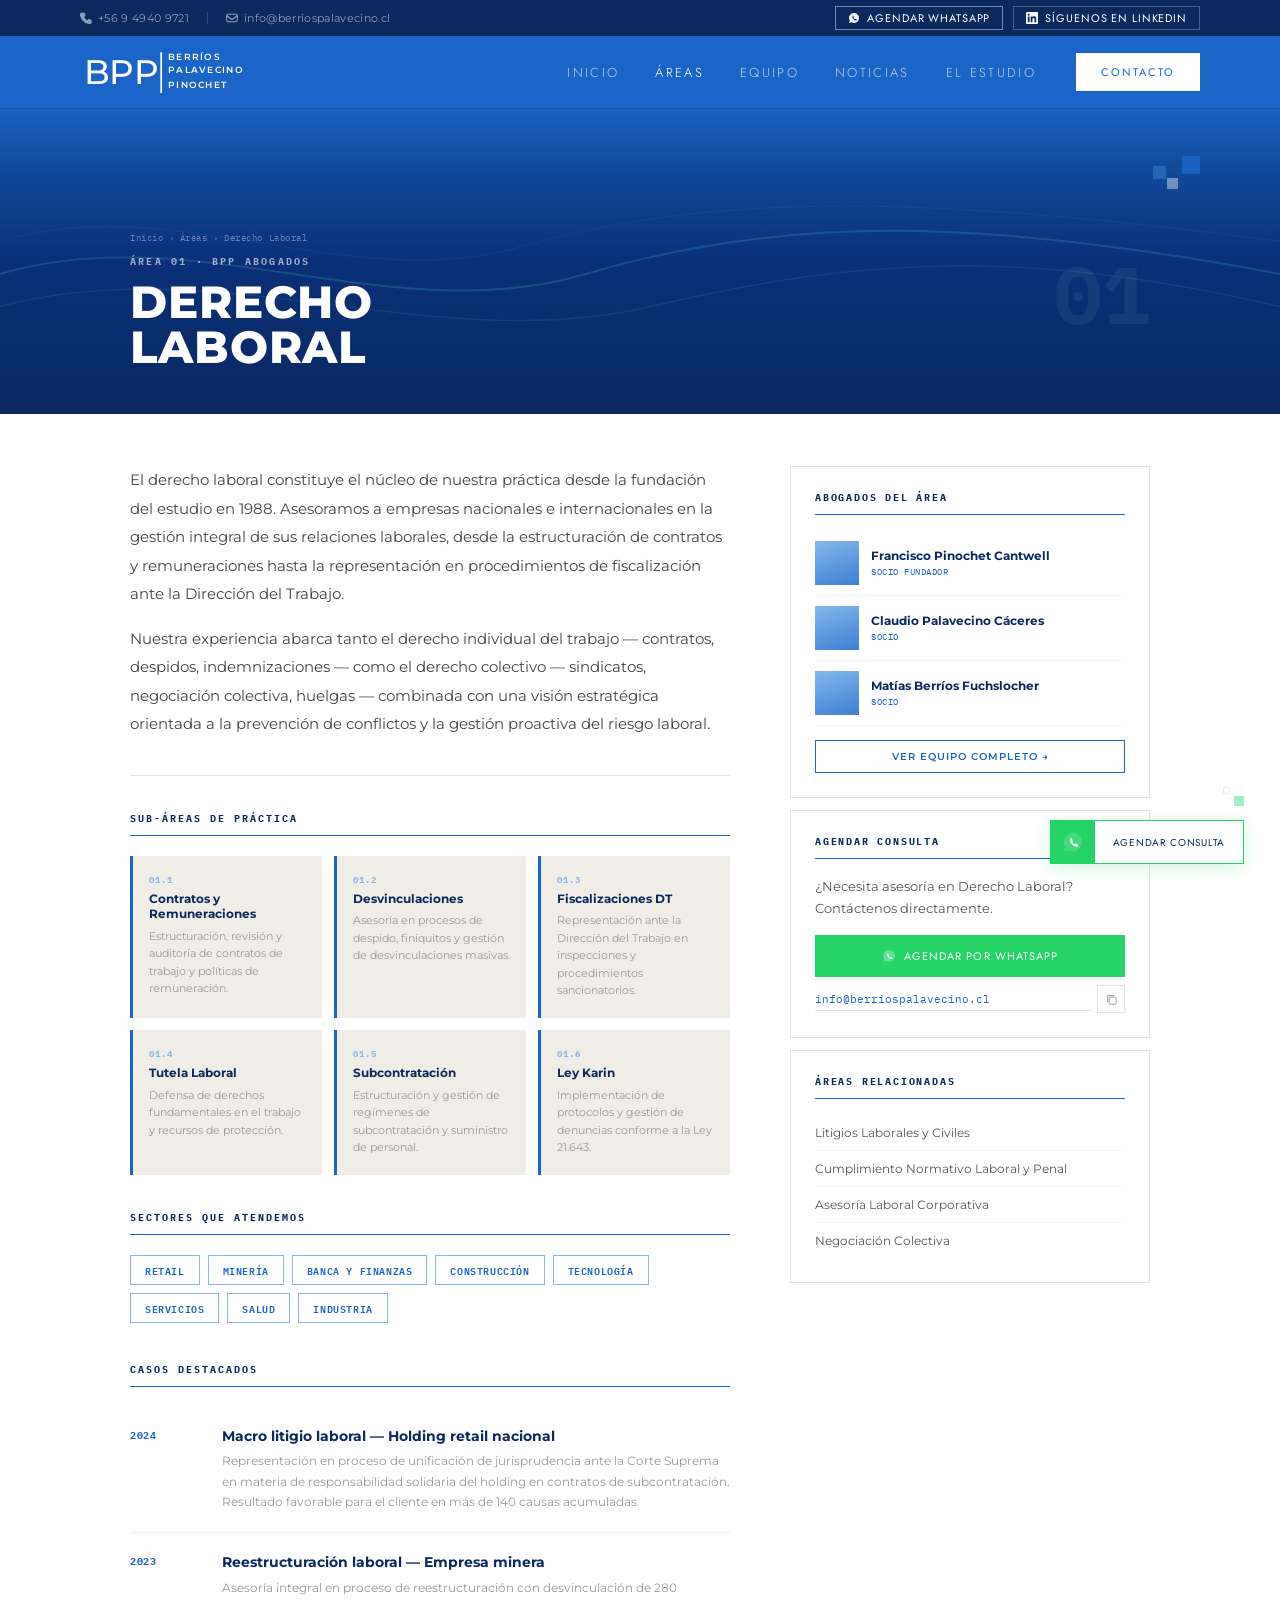
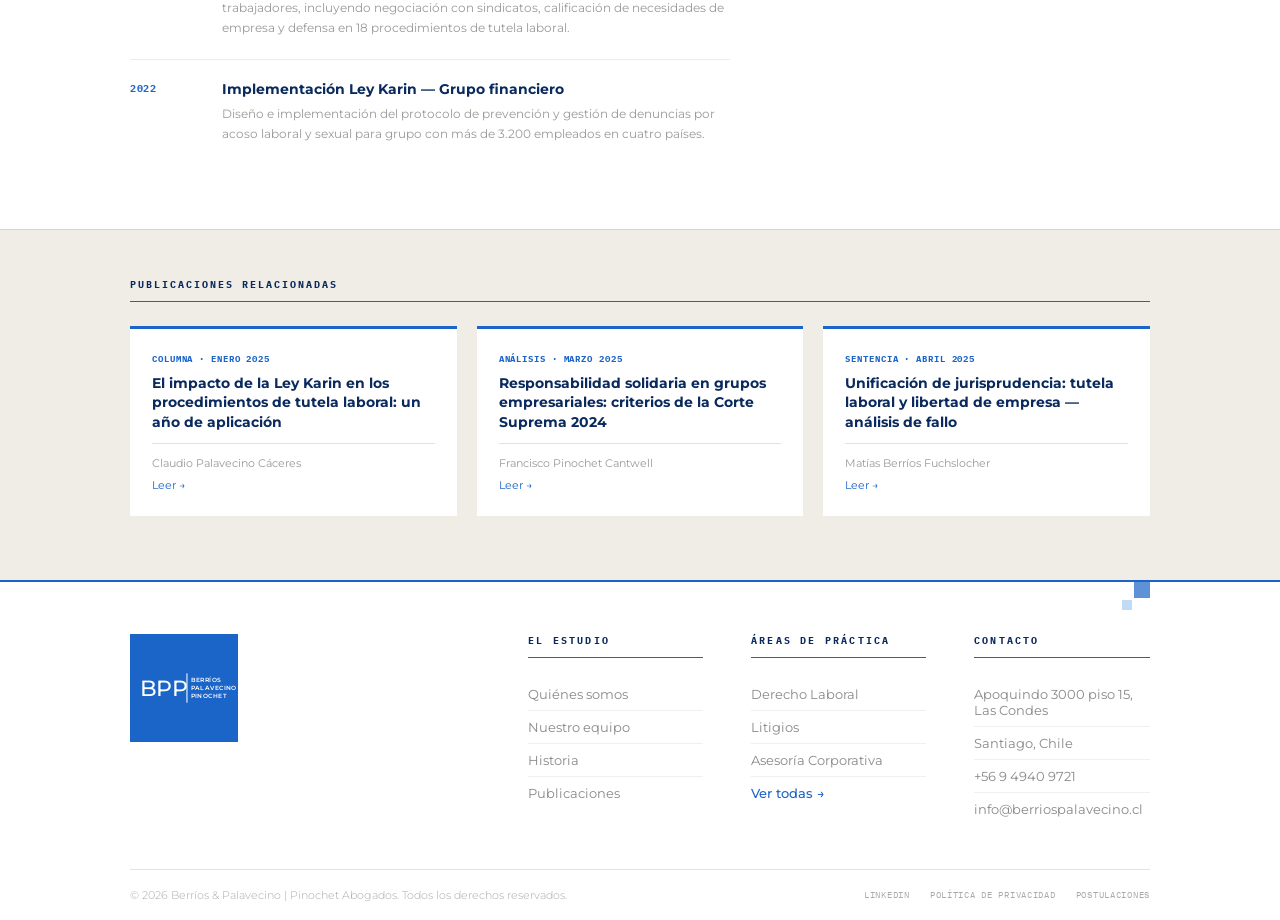
==== BPP_Area_Detalle.html @ dd409fa9 "feat: replace specific area pages with a unified template and update navigation" ====
<!DOCTYPE html>
<html lang="es">
<head>
<meta charset="UTF-8">
<meta name="viewport" content="width=device-width, initial-scale=1.0">
<title>Derecho Laboral — BPP Abogados</title>
<link rel="preconnect" href="https://fonts.googleapis.com">
<link rel="preconnect" href="https://fonts.gstatic.com" crossorigin>
<link href="https://fonts.googleapis.com/css2?family=Crimson+Pro:ital,wght@0,400;0,600;1,400&family=IBM+Plex+Mono:wght@400;600;700&family=Jost:wght@300;400;500&family=Montserrat:wght@400;500;700;800&display=swap" rel="stylesheet">
<style>

/* ══════════════════════════════════════════════════════
   VARIABLES
══════════════════════════════════════════════════════ */
:root {
  --blue:     #1B64C8;
  --blue-dk:  #1450A8;
  --blue-xdk: #0A2A5E;
  --blue-md:  #3D7FD4;
  --blue-lt:  #85B7EB;
  --wa-green: #25D366;
  --li-blue:  #0A66C2;
  --white:    #FFFFFF;
  --gray-bg:  #F5F5F5;
  --gray-lt:  #E2E2E2;
  --gray-mid: #999999;
  --gray-dk:  #2A2A2A;
  --area-bg:  #F0EDE6;
}

/* ══════════════════════════════════════════════════════
   RESET Y BASE
══════════════════════════════════════════════════════ */
* { margin: 0; padding: 0; box-sizing: border-box; }
html { scroll-behavior: smooth; }
body {
  font-family: 'Montserrat', sans-serif;
  background: var(--gray-bg);
  color: var(--gray-dk);
  overflow-x: hidden;
  padding-top: 108px;
}

/* ══════════════════════════════════════════════════════
   TOPBAR
══════════════════════════════════════════════════════ */
.topbar {
  position: fixed; top: 0; left: 0; right: 0; z-index: 300;
  background: var(--blue-xdk); height: 36px;
  display: flex; align-items: center; padding: 0 80px; gap: 18px;
}
.topbar-left         { display: flex; align-items: center; gap: 18px; }
.topbar-spacer       { flex: 1; }
.topbar-right        { display: flex; align-items: center; gap: 10px; }
.topbar-sep          { width: 1px; height: 12px; background: rgba(255,255,255,.15); }
.topbar-link         { display: flex; align-items: center; gap: 6px; font-size: 11px; color: rgba(255,255,255,.55); text-decoration: none; letter-spacing: .03em; transition: color .2s; }
.topbar-link:hover   { color: #fff; }
.topbar-link-icon    { width: 12px; height: 12px; flex-shrink: 0; }
.topbar-btn {
  display: inline-flex; align-items: center; gap: 7px; height: 24px; padding: 0 12px;
  font-family: 'Jost', sans-serif; font-size: 11px; font-weight: 400;
  letter-spacing: .08em; text-transform: uppercase;
  text-decoration: none; color: #fff; background: transparent;
  transition: background .2s, border-color .2s, transform .15s;
}
.topbar-btn:hover             { transform: translateY(-1px); }
.topbar-btn-icon              { width: 12px; height: 12px; flex-shrink: 0; }
.topbar-btn--wa               { border: 1.5px solid rgba(255,255,255,.45); }
.topbar-btn--wa:hover         { background: var(--wa-green); border-color: var(--wa-green); }
.topbar-btn--li               { border: 1.5px solid rgba(255,255,255,.25); }
.topbar-btn--li:hover         { background: var(--li-blue); border-color: var(--li-blue); }
.topbar-btn-label--short      { display: none; }

/* ══════════════════════════════════════════════════════
   NAV
══════════════════════════════════════════════════════ */
.nav {
  position: fixed; top: 36px; left: 0; right: 0; height: 72px; z-index: 200;
  display: flex; align-items: center; justify-content: space-between; padding: 0 80px;
  background: var(--blue); box-shadow: 0 1px 0 rgba(0,0,0,.12);
}
.nav-logo        { display: flex; align-items: center; text-decoration: none; flex-shrink: 0; }
.nav-right       { display: flex; align-items: center; gap: 40px; }
.nav-links       { display: flex; gap: 36px; list-style: none; }
.nav-links li a {
  font-family: 'Jost', sans-serif; font-size: 13px; font-weight: 300;
  letter-spacing: .18em; text-transform: uppercase;
  text-decoration: none; transition: color .2s; white-space: nowrap;
  color: rgba(255,255,255,.72);
}
.nav-links li a:hover,
.nav-links li a.active { color: #fff; }
.nav-cta {
  font-family: 'Jost', sans-serif; font-size: 11px; font-weight: 400;
  letter-spacing: .18em; text-transform: uppercase;
  text-decoration: none; padding: 10px 24px;
  color: var(--blue); background: #fff; border: 1.5px solid #fff;
  transition: background .2s; white-space: nowrap;
}
.nav-cta:hover { background: rgba(255,255,255,.88); }

/* ══════════════════════════════════════════════════════
   HERO
══════════════════════════════════════════════════════ */
.section-hero {
  height: 306px; background: var(--blue-xdk);
  position: relative; overflow: hidden; display: flex; align-items: flex-end;
}
.sh-img {
  position: absolute; inset: 0;
  background-image: url('area-img-01.jpg');
  background-size: cover; background-position: center;
}
.sh-overlay {
  position: absolute; inset: 0;
  background: linear-gradient(
    180deg,
    rgba(27,100,200,.95) 0%,
    rgba(20,80,168,.82)  20%,
    rgba(10,50,130,.72)  50%,
    rgba(10,40,100,.62)  100%
  );
}
.sh-wave   { position: absolute; inset: 0; opacity: .2; pointer-events: none; }
.sh-sq1    { position: absolute; top: 48px; right:  80px; width: 18px; height: 18px; background: var(--blue);    opacity: .85; z-index: 3; }
.sh-sq2    { position: absolute; top: 70px; right: 102px; width: 11px; height: 11px; background: rgba(255,255,255,.4);             z-index: 3; }
.sh-sq3    { position: absolute; top: 58px; right: 114px; width: 13px; height: 13px; background: var(--blue-md); opacity: .5;  z-index: 3; }
.sh-inner {
  position: relative; z-index: 4; width: 100%; max-width: 1180px; margin: 0 auto;
  padding: 0 80px 44px; display: flex; align-items: flex-end; justify-content: space-between; gap: 40px;
}
.sh-left       {}
.sh-breadcrumb {
  font-family: 'IBM Plex Mono', monospace; font-size: 9px;
  color: rgba(255,255,255,.4); letter-spacing: .06em;
  margin-bottom: 12px; display: block;
}
.sh-breadcrumb a { color: rgba(255,255,255,.4); text-decoration: none; transition: color .2s; }
.sh-breadcrumb a:hover { color: rgba(255,255,255,.75); }
.sh-eyebrow {
  font-family: 'IBM Plex Mono', monospace; font-size: 10px; font-weight: 700;
  color: rgba(255,255,255,.6); letter-spacing: .22em; text-transform: uppercase;
  margin-bottom: 12px; display: block;
}
.sh-title {
  font-size: clamp(28px,3.5vw,48px); font-weight: 800; color: #fff;
  line-height: 1.0; text-transform: uppercase; letter-spacing: .02em;
}
.sh-num {
  font-family: 'IBM Plex Mono', monospace; font-size: 80px; font-weight: 800;
  color: rgba(255,255,255,.06); line-height: 1; align-self: flex-end;
  padding-bottom: 36px; flex-shrink: 0;
}

/* ══════════════════════════════════════════════════════
   SECCIÓN PRINCIPAL
══════════════════════════════════════════════════════ */
.main-section  { background: #fff; padding: 0 0 0; }
.main-inner {
  max-width: 1180px; margin: 0 auto; padding: 0 80px;
  display: grid; grid-template-columns: 1fr 360px; gap: 60px;
  align-items: start;
}

/* ── COLUMNA IZQUIERDA ── */
.col-main { padding: 52px 0 64px; }

/* Bloque intro */
.area-intro {
  padding-bottom: 36px; margin-bottom: 36px;
  border-bottom: .5px solid var(--gray-lt);
}
.area-intro p {
  font-size: 15px; color: #444; line-height: 1.9; margin-bottom: 16px;
}
.area-intro p:last-child { margin-bottom: 0; }

/* Sub-áreas */
.block-title {
  font-family: 'IBM Plex Mono', monospace; font-size: 10px; font-weight: 700;
  color: var(--blue-xdk); letter-spacing: .2em; text-transform: uppercase;
  margin-bottom: 20px; padding-bottom: 10px; border-bottom: 1.5px solid var(--blue);
  display: block;
}
.subareas-grid {
  display: grid; grid-template-columns: repeat(3,1fr); gap: 12px;
  margin-bottom: 36px;
}
.subarea-card {
  background: var(--area-bg); padding: 18px 16px;
  border-left: 3px solid var(--blue);
  transition: background .2s;
}
.subarea-card:hover { background: #E8E4D9; }
.subarea-num {
  font-family: 'IBM Plex Mono', monospace; font-size: 9px; font-weight: 700;
  color: var(--blue-lt); letter-spacing: .1em; margin-bottom: 6px;
}
.subarea-name { font-size: 12px; font-weight: 700; color: var(--blue-xdk); line-height: 1.3; margin-bottom: 6px; }
.subarea-desc { font-size: 11px; color: var(--gray-mid); line-height: 1.6; }

/* Sectores */
.sectores-wrap  { margin-bottom: 40px; }
.sectores-tags  { display: flex; flex-wrap: wrap; gap: 8px; }
.sector-tag {
  font-family: 'IBM Plex Mono', monospace; font-size: 10px; font-weight: 600;
  color: var(--blue); border: 1px solid var(--blue-lt);
  padding: 5px 14px; letter-spacing: .06em; text-transform: uppercase;
  transition: all .2s; cursor: default;
}
.sector-tag:hover { background: var(--blue); color: #fff; border-color: var(--blue); }

/* Casos destacados */
.casos-list     { display: flex; flex-direction: column; gap: 0; }
.caso-item {
  display: grid; grid-template-columns: 72px 1fr; gap: 20px;
  padding: 20px 0; border-bottom: .5px solid #F0EDE6;
}
.caso-item:last-child { border-bottom: none; }
.caso-year {
  font-family: 'IBM Plex Mono', monospace; font-size: 10px; font-weight: 700;
  color: var(--blue); letter-spacing: .06em; padding-top: 2px;
}
.caso-title { font-size: 14px; font-weight: 700; color: var(--blue-xdk); line-height: 1.3; margin-bottom: 6px; }
.caso-desc  { font-size: 12px; color: var(--gray-mid); line-height: 1.7; }

/* Publicaciones */
.publicaciones-section {
  background: var(--area-bg); padding: 48px 0 64px;
  border-top: .5px solid #D8D4C8;
}
.pub-inner  { max-width: 1180px; margin: 0 auto; padding: 0 80px; }
.pub-grid   { display: grid; grid-template-columns: repeat(3,1fr); gap: 20px; margin-top: 24px; }

.pub-card {
  background: #fff; padding: 24px 22px;
  border-top: 3px solid var(--blue);
  transition: transform .2s, box-shadow .2s;
  text-decoration: none; display: flex; flex-direction: column;
}
.pub-card:hover { transform: translateY(-4px); box-shadow: 0 8px 24px rgba(27,100,200,.1); }
.pub-meta {
  font-family: 'IBM Plex Mono', monospace; font-size: 9px; font-weight: 700;
  color: var(--blue); letter-spacing: .1em; text-transform: uppercase; margin-bottom: 10px;
}
.pub-title  { font-size: 14px; font-weight: 700; color: var(--blue-xdk); line-height: 1.4; margin-bottom: 10px; flex: 1; }
.pub-author { font-size: 11px; color: var(--gray-mid); margin-top: auto; padding-top: 12px; border-top: .5px solid var(--gray-lt); }
.pub-arrow  { font-size: 11px; color: var(--blue); margin-top: 8px; }

/* ── COLUMNA DERECHA — SIDEBAR ── */
.col-sidebar { padding: 52px 0 64px; position: sticky; top: 120px; }

/* Bloque genérico del sidebar */
.sidebar-block {
  padding: 24px; margin-bottom: 12px;
  background: #fff; border: .5px solid var(--gray-lt);
}
.sidebar-block-title {
  font-family: 'IBM Plex Mono', monospace; font-size: 10px; font-weight: 700;
  color: var(--blue-xdk); letter-spacing: .18em; text-transform: uppercase;
  margin-bottom: 16px; padding-bottom: 10px; border-bottom: 1.5px solid var(--blue);
  display: block;
}

/* Abogados en sidebar */
.sidebar-lawyer {
  display: flex; align-items: center; gap: 12px;
  padding: 10px 0; border-bottom: .5px solid #F5F5F5;
  text-decoration: none; transition: background .2s;
}
.sidebar-lawyer:last-of-type   { border-bottom: none; }
.sidebar-lawyer-photo {
  width: 44px; height: 44px; flex-shrink: 0; overflow: hidden;
  background: linear-gradient(160deg, var(--blue-lt), var(--blue-md));
}
.sidebar-lawyer-photo img { width: 100%; height: 100%; object-fit: cover; object-position: top; display: block; }
.sidebar-lawyer-name { font-size: 12px; font-weight: 700; color: var(--blue-xdk); line-height: 1.2; }
.sidebar-lawyer-role { font-family: 'IBM Plex Mono', monospace; font-size: 9px; color: var(--blue); letter-spacing: .06em; text-transform: uppercase; margin-top: 2px; }

/* CTA equipos */
.sidebar-cta-link {
  display: flex; align-items: center; justify-content: center;
  gap: 8px; margin-top: 14px; padding: 9px;
  border: 1.5px solid var(--blue); font-size: 10px; font-weight: 600;
  color: var(--blue); letter-spacing: .1em; text-transform: uppercase;
  text-decoration: none; transition: all .2s;
}
.sidebar-cta-link:hover { background: var(--blue); color: #fff; }

/* Bloque contacto */
.sidebar-contact-intro { font-size: 13px; color: #555; line-height: 1.7; margin-bottom: 16px; }
.sidebar-btn-wa {
  display: flex; align-items: center; justify-content: center; gap: 8px;
  height: 42px; background: var(--wa-green); color: #fff;
  font-family: 'Jost', sans-serif; font-size: 11px; font-weight: 400;
  letter-spacing: .1em; text-transform: uppercase;
  text-decoration: none; transition: background .2s; margin-bottom: 8px;
}
.sidebar-btn-wa:hover { background: #1DA851; }
.sidebar-email-row  { display: flex; align-items: center; gap: 5px; }
.sidebar-email {
  flex: 1; font-family: 'IBM Plex Mono', monospace; font-size: 11px;
  color: var(--blue); text-decoration: none;
  padding: 4px 0; border-bottom: 1px solid var(--gray-lt); transition: border-color .2s;
}
.sidebar-email:hover { border-color: var(--blue); }
.sidebar-copy-btn {
  width: 28px; height: 28px; display: flex; align-items: center; justify-content: center;
  border: 1px solid var(--gray-lt); background: #fff; cursor: pointer; flex-shrink: 0;
  position: relative; transition: border-color .2s, background .2s;
}
.sidebar-copy-btn:hover { border-color: var(--blue); background: var(--blue); }
.sidebar-copy-btn:hover svg rect,
.sidebar-copy-btn:hover svg path { stroke: #fff !important; }
.sidebar-copy-btn .copy-check {
  position: absolute; inset: 0; display: flex; align-items: center; justify-content: center;
  background: var(--blue); color: #fff; font-size: 12px; opacity: 0; transition: opacity .2s;
}
.sidebar-copy-btn.copied { border-color: var(--blue); }
.sidebar-copy-btn.copied .copy-check { opacity: 1; }

/* Áreas relacionadas */
.sidebar-related-link {
  display: flex; align-items: center; justify-content: space-between;
  font-size: 12px; color: #555; text-decoration: none;
  padding: 10px 0; border-bottom: .5px solid #F5F5F5; transition: color .2s;
}
.sidebar-related-link:last-child { border-bottom: none; }
.sidebar-related-link:hover { color: var(--blue); }
.sidebar-related-arrow { color: var(--blue); opacity: 0; transition: opacity .2s; }
.sidebar-related-link:hover .sidebar-related-arrow { opacity: 1; }

/* ══════════════════════════════════════════════════════
   FOOTER
══════════════════════════════════════════════════════ */
.footer        { background: white; border-top: 2px solid var(--blue); }
.footer-inner  { max-width: 1180px; margin: 0 auto; padding: 0 80px; }
.footer-top    { display: grid; grid-template-columns: 2fr 1fr 1fr 1fr; gap: 48px; padding: 52px 0 44px; position: relative; }
.footer-decor-1 { position: absolute; top: 0;    right: 0;    width: 16px; height: 16px; background: var(--blue);    opacity: .7; }
.footer-decor-2 { position: absolute; top: 18px; right: 18px; width: 10px; height: 10px; background: var(--blue-lt); opacity: .5; }
.footer-logo   { display: flex; align-items: center; margin-bottom: 14px; }
.footer-col-title { font-family: 'IBM Plex Mono', monospace; font-size: 10px; font-weight: 700; color: var(--blue-xdk); letter-spacing: .22em; text-transform: uppercase; margin-bottom: 20px; padding-bottom: 10px; border-bottom: 1.5px solid var(--blue); }
.footer-col-link  { font-size: 13px; color: #888; text-decoration: none; padding: 8px 0; border-bottom: .5px solid #F0F0F0; display: flex; align-items: center; justify-content: space-between; transition: color .2s; }
.footer-col-link:hover { color: var(--blue); }
.footer-col-link:last-child { border-bottom: none; }
.footer-col-link-arrow { font-size: 12px; color: var(--blue); opacity: 0; transition: opacity .2s; }
.footer-col-link:hover .footer-col-link-arrow { opacity: 1; }
.footer-bottom { border-top: .5px solid var(--gray-lt); padding: 18px 0; display: flex; justify-content: space-between; align-items: center; }
.footer-copy   { font-size: 11px; color: #aaa; font-weight: 300; }
.footer-legal-links { display: flex; gap: 20px; }
.footer-legal-link  { font-family: 'IBM Plex Mono', monospace; font-size: 9px; letter-spacing: .08em; text-transform: uppercase; color: #aaa; text-decoration: none; transition: color .2s; }
.footer-legal-link:hover { color: var(--blue); }

/* ══════════════════════════════════════════════════════
   FAB WHATSAPP
══════════════════════════════════════════════════════ */
.fab {
  position: fixed; bottom: 36px; right: 36px; z-index: 9999;
  display: inline-flex; align-items: center; background: #fff;
  border: 1.5px solid var(--wa-green); height: 44px;
  text-decoration: none; overflow: hidden;
  box-shadow: 0 4px 18px rgba(37,211,102,.2); transition: box-shadow .2s, transform .2s;
}
.fab:hover               { box-shadow: 0 6px 24px rgba(37,211,102,.35); transform: translateY(-2px); }
.fab-icon-wrap           { width: 44px; height: 100%; background: var(--wa-green); display: flex; align-items: center; justify-content: center; flex-shrink: 0; transition: background .2s; }
.fab:hover .fab-icon-wrap { background: #1DA851; }
.fab-icon                { width: 22px; height: 22px; display: block; }
.fab-label               { font-family: 'Jost', sans-serif; font-size: 10px; font-weight: 400; color: var(--blue-xdk); letter-spacing: .07em; text-transform: uppercase; padding: 0 18px; white-space: nowrap; }
.fab-decor-1             { position: fixed; bottom: 94px;  right: 36px; width: 10px; height: 10px; background: var(--wa-green); opacity: .4; pointer-events: none; z-index: 9998; }
.fab-decor-2             { position: fixed; bottom: 106px; right: 50px; width:  7px; height:  7px; background: #fff; border: 1px solid var(--gray-lt); opacity: .7; pointer-events: none; z-index: 9998; }

/* ══════════════════════════════════════════════════════
   ANIMACIONES
══════════════════════════════════════════════════════ */
.anim-up {
  opacity: 0; transform: translateY(22px);
  transition: opacity .5s ease, transform .5s ease;
}
.anim-up.is-visible { opacity: 1; transform: translateY(0); }

/* ══════════════════════════════════════════════════════
   RESPONSIVE
══════════════════════════════════════════════════════ */
@media (max-width: 900px) {
  .topbar-btn-label--long  { display: none; }
  .topbar-btn-label--short { display: inline; }
  .subareas-grid           { grid-template-columns: repeat(2,1fr); }
  .pub-grid                { grid-template-columns: repeat(2,1fr); }
}

@media (max-width: 1179px) {
  .nav, .topbar    { padding-left: 32px; padding-right: 32px; }
  .sh-inner        { padding-left: 32px; padding-right: 32px; }
  .main-inner      { padding: 0 32px; gap: 40px; }
  .pub-inner       { padding: 0 32px; }
  .footer-inner    { padding: 0 32px; }
  .sh-num          { font-size: 60px; }
}

@media (max-width: 767px) {
  body             { padding-top: 96px; }
  .nav             { padding: 0 20px; height: 56px; }
  .nav-links       { display: none; }
  .topbar          { padding: 0 16px; }
  .section-hero    { height: auto; min-height: 240px; }
  .sh-inner        { flex-direction: column; align-items: flex-start; gap: 0; padding: 0 20px 28px; }
  .sh-num          { display: none; }
  .sh-title        { font-size: clamp(24px,6vw,36px); }
  .main-inner      { grid-template-columns: 1fr; padding: 0 20px; gap: 0; }
  .col-sidebar     { position: static; padding-top: 0; border-top: .5px solid var(--gray-lt); }
  .subareas-grid   { grid-template-columns: 1fr 1fr; }
  .pub-grid        { grid-template-columns: 1fr; }
  .pub-inner       { padding: 0 20px; }
  .footer-inner    { padding: 0 20px; }
  .footer-top      { grid-template-columns: 1fr; gap: 24px; padding: 32px 0 24px; }
  .footer-bottom   { flex-direction: column; gap: 12px; }
}

</style>
</head>
<body>

<!-- TOPBAR -->
<div class="topbar">
  <div class="topbar-left">
    <a href="tel:+56949409721" class="topbar-link">
      <svg class="topbar-link-icon" viewBox="0 0 16 16" fill="none">
        <path d="M3 1h3l1.5 4-2 1.5c1 2 2.5 3.5 4.5 4.5L11.5 9l4 1.5V14c0 1.1-.9 2-2 2C6.4 16 0 9.6 0 3c0-1.1.9-2 2-2h1z" fill="currentColor"/>
      </svg>
      +56 9 4940 9721
    </a>
    <div class="topbar-sep"></div>
    <a href="mailto:info@berriospalavecino.cl" class="topbar-link">
      <svg class="topbar-link-icon" viewBox="0 0 16 12" fill="none">
        <rect x="1" y="1" width="14" height="10" rx="2" stroke="currentColor" stroke-width="1.4"/>
        <path d="M1 3l7 5 7-5" stroke="currentColor" stroke-width="1.4" stroke-linecap="round"/>
      </svg>
      info@berriospalavecino.cl
    </a>
  </div>
  <div class="topbar-spacer"></div>
  <div class="topbar-right">
    <a href="https://wa.me/56949409721" class="topbar-btn topbar-btn--wa" target="_blank" rel="noopener">
      <svg class="topbar-btn-icon" width="12" height="12" viewBox="0 0 24 24" fill="none">
        <path d="M12 2C6.477 2 2 6.477 2 12c0 1.89.52 3.66 1.427 5.18L2 22l4.957-1.396A9.96 9.96 0 0012 22c5.523 0 10-4.477 10-10S17.523 2 12 2z" fill="currentColor" opacity=".95"/>
        <path d="M8.5 8.5c.2-.5.7-.9 1.2-.9.4 0 .7.1.9.5l1.1 2.4c.1.3 0 .7-.2.9l-.5.6c.5 1 1.4 1.9 2.4 2.4l.6-.5c.2-.2.6-.3.9-.2l2.4 1.1c.4.2.5.5.5.9 0 .5-.4 1-.9 1.2-2.5 1-6.5-2-7.5-4.5-.5-1.3-.5-2.9.1-3.9z" fill="#0A2A5E"/>
      </svg>
      <span class="topbar-btn-label--long">Agendar WhatsApp</span>
      <span class="topbar-btn-label--short">WhatsApp</span>
    </a>
    <a href="https://www.linkedin.com/company/bpp-abogados" class="topbar-btn topbar-btn--li" target="_blank" rel="noopener">
      <svg class="topbar-btn-icon" width="12" height="12" viewBox="0 0 24 24" fill="currentColor">
        <path d="M20.45 20.45h-3.56v-5.57c0-1.33-.03-3.04-1.85-3.04-1.86 0-2.14 1.45-2.14 2.95v5.66H9.35V9h3.41v1.56h.05c.48-.9 1.64-1.85 3.37-1.85 3.6 0 4.27 2.37 4.27 5.45v6.29zM5.34 7.43a2.06 2.06 0 110-4.13 2.06 2.06 0 010 4.13zm1.78 13.02H3.56V9h3.56v11.45zM22.22 0H1.77C.79 0 0 .77 0 1.72v20.56C0 23.23.79 24 1.77 24h20.45c.98 0 1.78-.77 1.78-1.72V1.72C24 .77 23.2 0 22.22 0z"/>
      </svg>
      <span class="topbar-btn-label--long">Síguenos en LinkedIn</span>
      <span class="topbar-btn-label--short">LinkedIn</span>
    </a>
  </div>
</div>

<!-- NAV -->
<nav class="nav">
  <a href="./index.html" class="nav-logo">
    <svg width="188" height="41" viewBox="0 0 210 48" fill="none">
      <text x="0" y="38" font-family="Montserrat,sans-serif" font-weight="500" font-size="40" letter-spacing="-1" fill="#FFFFFF">BPP</text>
      <rect x="89" y="0" width="2" height="50" fill="#FFFFFF" rx="1"/>
      <text x="98" y="9"  font-family="Montserrat,sans-serif" font-weight="600" font-size="10" letter-spacing="1.5" fill="#FFFFFF">BERRÍOS</text>
      <text x="98" y="25" font-family="Montserrat,sans-serif" font-weight="600" font-size="10" letter-spacing="1.5" fill="#FFFFFF">PALAVECINO</text>
      <text x="98" y="42" font-family="Montserrat,sans-serif" font-weight="600" font-size="10" letter-spacing="1.5" fill="#FFFFFF">PINOCHET</text>
    </svg>
  </a>
  <div class="nav-right">
    <ul class="nav-links">
      <li><a href="./index.html">Inicio</a></li>
      <li><a href="./BPP_Areas.html" class="active">Áreas</a></li>
      <li><a href="./BPP_Equipo.html">Equipo</a></li>
      <li><a href="./BPP_Noticias.html">Noticias</a></li>
      <li><a href="#">El Estudio</a></li>
    </ul>
    <a href="#" class="nav-cta">Contacto</a>
  </div>
</nav>

<!-- HERO -->
<section class="section-hero">
  <div class="sh-img"></div>
  <div class="sh-overlay"></div>
  <svg class="sh-wave" viewBox="0 0 1180 306" preserveAspectRatio="none" xmlns="http://www.w3.org/2000/svg">
    <path d="M0,153 C180,100 360,206 540,153 S900,100 1180,153" stroke="#4ECDC4" stroke-width="1.8" fill="none"/>
    <path d="M0,183 C200,130 400,230 600,183 S950,130 1180,183" stroke="#4ECDC4" stroke-width="1.2" fill="none" opacity=".6"/>
    <path d="M0,123 C160,75 320,173 480,128 S820,75 1180,123" stroke="#4ECDC4" stroke-width=".9" fill="none" opacity=".4"/>
  </svg>
  <div class="sh-sq1"></div><div class="sh-sq2"></div><div class="sh-sq3"></div>
  <div class="sh-inner">
    <div class="sh-left">
      <span class="sh-breadcrumb">
        <a href="./index.html">Inicio</a> ›
        <a href="./BPP_Areas.html">Áreas</a> ›
        Derecho Laboral
      </span>
      <span class="sh-eyebrow">Área 01 · BPP Abogados</span>
      <h1 class="sh-title">Derecho<br>Laboral</h1>
    </div>
    <div class="sh-num">01</div>
  </div>
</section>

<!-- CUERPO PRINCIPAL -->
<section class="main-section">
  <div class="main-inner">

    <!-- COLUMNA IZQUIERDA -->
    <div class="col-main">

      <!-- Descripción -->
      <div class="area-intro anim-up">
        <p>El derecho laboral constituye el núcleo de nuestra práctica desde la fundación del estudio en 1988. Asesoramos a empresas nacionales e internacionales en la gestión integral de sus relaciones laborales, desde la estructuración de contratos y remuneraciones hasta la representación en procedimientos de fiscalización ante la Dirección del Trabajo.</p>
        <p>Nuestra experiencia abarca tanto el derecho individual del trabajo — contratos, despidos, indemnizaciones — como el derecho colectivo — sindicatos, negociación colectiva, huelgas — combinada con una visión estratégica orientada a la prevención de conflictos y la gestión proactiva del riesgo laboral.</p>
      </div>

      <!-- Sub-áreas -->
      <span class="block-title anim-up">Sub-áreas de práctica</span>
      <div class="subareas-grid">
        <div class="subarea-card anim-up">
          <div class="subarea-num">01.1</div>
          <div class="subarea-name">Contratos y Remuneraciones</div>
          <div class="subarea-desc">Estructuración, revisión y auditoría de contratos de trabajo y políticas de remuneración.</div>
        </div>
        <div class="subarea-card anim-up">
          <div class="subarea-num">01.2</div>
          <div class="subarea-name">Desvinculaciones</div>
          <div class="subarea-desc">Asesoría en procesos de despido, finiquitos y gestión de desvinculaciones masivas.</div>
        </div>
        <div class="subarea-card anim-up">
          <div class="subarea-num">01.3</div>
          <div class="subarea-name">Fiscalizaciones DT</div>
          <div class="subarea-desc">Representación ante la Dirección del Trabajo en inspecciones y procedimientos sancionatorios.</div>
        </div>
        <div class="subarea-card anim-up">
          <div class="subarea-num">01.4</div>
          <div class="subarea-name">Tutela Laboral</div>
          <div class="subarea-desc">Defensa de derechos fundamentales en el trabajo y recursos de protección.</div>
        </div>
        <div class="subarea-card anim-up">
          <div class="subarea-num">01.5</div>
          <div class="subarea-name">Subcontratación</div>
          <div class="subarea-desc">Estructuración y gestión de regímenes de subcontratación y suministro de personal.</div>
        </div>
        <div class="subarea-card anim-up">
          <div class="subarea-num">01.6</div>
          <div class="subarea-name">Ley Karin</div>
          <div class="subarea-desc">Implementación de protocolos y gestión de denuncias conforme a la Ley 21.643.</div>
        </div>
      </div>

      <!-- Sectores -->
      <div class="sectores-wrap anim-up">
        <span class="block-title">Sectores que atendemos</span>
        <div class="sectores-tags">
          <span class="sector-tag">Retail</span>
          <span class="sector-tag">Minería</span>
          <span class="sector-tag">Banca y Finanzas</span>
          <span class="sector-tag">Construcción</span>
          <span class="sector-tag">Tecnología</span>
          <span class="sector-tag">Servicios</span>
          <span class="sector-tag">Salud</span>
          <span class="sector-tag">Industria</span>
        </div>
      </div>

      <!-- Casos destacados -->
      <span class="block-title anim-up">Casos destacados</span>
      <div class="casos-list">
        <div class="caso-item anim-up">
          <div class="caso-year">2024</div>
          <div>
            <div class="caso-title">Macro litigio laboral — Holding retail nacional</div>
            <div class="caso-desc">Representación en proceso de unificación de jurisprudencia ante la Corte Suprema en materia de responsabilidad solidaria del holding en contratos de subcontratación. Resultado favorable para el cliente en más de 140 causas acumuladas.</div>
          </div>
        </div>
        <div class="caso-item anim-up">
          <div class="caso-year">2023</div>
          <div>
            <div class="caso-title">Reestructuración laboral — Empresa minera</div>
            <div class="caso-desc">Asesoría integral en proceso de reestructuración con desvinculación de 280 trabajadores, incluyendo negociación con sindicatos, calificación de necesidades de empresa y defensa en 18 procedimientos de tutela laboral.</div>
          </div>
        </div>
        <div class="caso-item anim-up">
          <div class="caso-year">2022</div>
          <div>
            <div class="caso-title">Implementación Ley Karin — Grupo financiero</div>
            <div class="caso-desc">Diseño e implementación del protocolo de prevención y gestión de denuncias por acoso laboral y sexual para grupo con más de 3.200 empleados en cuatro países.</div>
          </div>
        </div>
      </div>

    </div>

    <!-- COLUMNA DERECHA — SIDEBAR -->
    <div class="col-sidebar">

      <!-- Abogados -->
      <div class="sidebar-block anim-up">
        <span class="sidebar-block-title">Abogados del área</span>

        <a href="./BPP_Asociado_Detalle.html" class="sidebar-lawyer">
          <div class="sidebar-lawyer-photo">
            <img src="francisco.webp" alt="Francisco Pinochet" onerror="this.style.display='none'">
          </div>
          <div>
            <div class="sidebar-lawyer-name">Francisco Pinochet Cantwell</div>
            <div class="sidebar-lawyer-role">Socio Fundador</div>
          </div>
        </a>

        <a href="./BPP_Asociado_Detalle.html" class="sidebar-lawyer">
          <div class="sidebar-lawyer-photo">
            <img src="claudio.webp" alt="Claudio Palavecino" onerror="this.style.display='none'">
          </div>
          <div>
            <div class="sidebar-lawyer-name">Claudio Palavecino Cáceres</div>
            <div class="sidebar-lawyer-role">Socio</div>
          </div>
        </a>

        <a href="./BPP_Asociado_Detalle.html" class="sidebar-lawyer">
          <div class="sidebar-lawyer-photo">
            <img src="matias.webp" alt="Matías Berríos" onerror="this.style.display='none'">
          </div>
          <div>
            <div class="sidebar-lawyer-name">Matías Berríos Fuchslocher</div>
            <div class="sidebar-lawyer-role">Socio</div>
          </div>
        </a>

        <a href="./BPP_Equipo.html" class="sidebar-cta-link">
          Ver equipo completo →
        </a>
      </div>

      <!-- Contacto -->
      <div class="sidebar-block anim-up">
        <span class="sidebar-block-title">Agendar consulta</span>
        <p class="sidebar-contact-intro">¿Necesita asesoría en Derecho Laboral? Contáctenos directamente.</p>
        <a href="https://wa.me/56949409721" class="sidebar-btn-wa" target="_blank" rel="noopener">
          <svg width="14" height="14" viewBox="0 0 24 24" fill="none">
            <path d="M12 2C6.477 2 2 6.477 2 12c0 1.89.52 3.66 1.427 5.18L2 22l4.957-1.396A9.96 9.96 0 0012 22c5.523 0 10-4.477 10-10S17.523 2 12 2z" fill="rgba(255,255,255,.3)"/>
            <path d="M8.5 8.5c.2-.5.7-.9 1.2-.9.4 0 .7.1.9.5l1.1 2.4c.1.3 0 .7-.2.9l-.5.6c.5 1 1.4 1.9 2.4 2.4l.6-.5c.2-.2.6-.3.9-.2l2.4 1.1c.4.2.5.5.5.9 0 .5-.4 1-.9 1.2-2.5 1-6.5-2-7.5-4.5-.5-1.3-.5-2.9.1-3.9z" fill="white"/>
          </svg>
          Agendar por WhatsApp
        </a>
        <div class="sidebar-email-row">
          <a href="mailto:info@berriospalavecino.cl" class="sidebar-email">info@berriospalavecino.cl</a>
          <button class="sidebar-copy-btn" onclick="copyEmail(this,'info@berriospalavecino.cl')" title="Copiar correo">
            <svg width="11" height="11" viewBox="0 0 14 14" fill="none"><rect x="4" y="4" width="9" height="9" rx="1" stroke="#999" stroke-width="1.2"/><path d="M2 10V2h8" stroke="#999" stroke-width="1.2" stroke-linecap="round"/></svg>
            <span class="copy-check">✓</span>
          </button>
        </div>
      </div>

      <!-- Áreas relacionadas -->
      <div class="sidebar-block anim-up">
        <span class="sidebar-block-title">Áreas relacionadas</span>
        <a href="./BPP_Area_Detalle.html" class="sidebar-related-link">
          Litigios Laborales y Civiles
          <span class="sidebar-related-arrow">→</span>
        </a>
        <a href="./BPP_Area_Detalle.html" class="sidebar-related-link">
          Cumplimiento Normativo Laboral y Penal
          <span class="sidebar-related-arrow">→</span>
        </a>
        <a href="./BPP_Area_Detalle.html" class="sidebar-related-link">
          Asesoría Laboral Corporativa
          <span class="sidebar-related-arrow">→</span>
        </a>
        <a href="./BPP_Area_Detalle.html" class="sidebar-related-link">
          Negociación Colectiva
          <span class="sidebar-related-arrow">→</span>
        </a>
      </div>

    </div>
  </div>
</section>

<!-- PUBLICACIONES VINCULADAS -->
<section class="publicaciones-section">
  <div class="pub-inner">
    <span class="block-title anim-up">Publicaciones relacionadas</span>
    <div class="pub-grid">

      <a href="./BPP_Noticias.html" class="pub-card anim-up">
        <div class="pub-meta">Columna · Enero 2025</div>
        <div class="pub-title">El impacto de la Ley Karin en los procedimientos de tutela laboral: un año de aplicación</div>
        <div class="pub-author">Claudio Palavecino Cáceres</div>
        <div class="pub-arrow">Leer →</div>
      </a>

      <a href="./BPP_Noticias.html" class="pub-card anim-up">
        <div class="pub-meta">Análisis · Marzo 2025</div>
        <div class="pub-title">Responsabilidad solidaria en grupos empresariales: criterios de la Corte Suprema 2024</div>
        <div class="pub-author">Francisco Pinochet Cantwell</div>
        <div class="pub-arrow">Leer →</div>
      </a>

      <a href="./BPP_Noticias.html" class="pub-card anim-up">
        <div class="pub-meta">Sentencia · Abril 2025</div>
        <div class="pub-title">Unificación de jurisprudencia: tutela laboral y libertad de empresa — análisis de fallo</div>
        <div class="pub-author">Matías Berríos Fuchslocher</div>
        <div class="pub-arrow">Leer →</div>
      </a>

    </div>
  </div>
</section>

<!-- FOOTER -->
<footer class="footer">
  <div class="footer-inner">
    <div class="footer-top">
      <div class="footer-decor-1"></div>
      <div class="footer-decor-2"></div>
      <div>
        <div class="footer-logo">
          <svg viewBox="0 0 310 310" width="108" height="108" xmlns="http://www.w3.org/2000/svg">
            <rect width="310" height="310" fill="#1B64C8"/>
            <text x="28" y="178" font-family="Montserrat,Arial,sans-serif" font-weight="500" font-size="62" fill="#FFFFFF" letter-spacing="-1">BPP</text>
            <rect x="162" y="113" width="3" height="84" fill="#FFFFFF" rx="1"/>
            <text x="174" y="139" font-family="Montserrat,Arial,sans-serif" font-weight="600" font-size="16" fill="#FFFFFF" letter-spacing="1.2">BERRÍOS</text>
            <text x="174" y="161" font-family="Montserrat,Arial,sans-serif" font-weight="600" font-size="16" fill="#FFFFFF" letter-spacing="1.2">PALAVECINO</text>
            <text x="174" y="183" font-family="Montserrat,Arial,sans-serif" font-weight="600" font-size="16" fill="#FFFFFF" letter-spacing="1.2">PINOCHET</text>
          </svg>
        </div>
      </div>
      <div>
        <div class="footer-col-title">El Estudio</div>
        <a href="#" class="footer-col-link">Quiénes somos <span class="footer-col-link-arrow">→</span></a>
        <a href="./BPP_Equipo.html" class="footer-col-link">Nuestro equipo <span class="footer-col-link-arrow">→</span></a>
        <a href="#" class="footer-col-link">Historia <span class="footer-col-link-arrow">→</span></a>
        <a href="./BPP_Noticias.html" class="footer-col-link">Publicaciones <span class="footer-col-link-arrow">→</span></a>
      </div>
      <div>
        <div class="footer-col-title">Áreas de Práctica</div>
        <a href="./BPP_Areas.html" class="footer-col-link">Derecho Laboral <span class="footer-col-link-arrow">→</span></a>
        <a href="./BPP_Areas.html" class="footer-col-link">Litigios <span class="footer-col-link-arrow">→</span></a>
        <a href="./BPP_Areas.html" class="footer-col-link">Asesoría Corporativa <span class="footer-col-link-arrow">→</span></a>
        <a href="./BPP_Areas.html" class="footer-col-link" style="color:var(--blue);font-weight:500">Ver todas → <span class="footer-col-link-arrow">→</span></a>
      </div>
      <div>
        <div class="footer-col-title">Contacto</div>
        <a href="#" class="footer-col-link">Apoquindo 3000 piso 15, Las Condes <span class="footer-col-link-arrow">→</span></a>
        <a href="#" class="footer-col-link">Santiago, Chile <span class="footer-col-link-arrow">→</span></a>
        <a href="tel:+56949409721" class="footer-col-link">+56 9 4940 9721 <span class="footer-col-link-arrow">→</span></a>
        <a href="mailto:info@berriospalavecino.cl" class="footer-col-link">info@berriospalavecino.cl <span class="footer-col-link-arrow">→</span></a>
      </div>
    </div>
    <div class="footer-bottom">
      <span class="footer-copy">© 2026 Berríos & Palavecino | Pinochet Abogados. Todos los derechos reservados.</span>
      <div class="footer-legal-links">
        <a href="#" class="footer-legal-link">LinkedIn</a>
        <a href="#" class="footer-legal-link">Política de privacidad</a>
        <a href="#" class="footer-legal-link">Postulaciones</a>
      </div>
    </div>
  </div>
</footer>

<!-- FAB WHATSAPP -->
<a href="https://wa.me/56949409721" class="fab" target="_blank" rel="noopener">
  <div class="fab-icon-wrap">
    <svg class="fab-icon" viewBox="0 0 24 24" fill="none">
      <path d="M12 2C6.477 2 2 6.477 2 12c0 1.89.52 3.66 1.427 5.18L2 22l4.957-1.396A9.96 9.96 0 0012 22c5.523 0 10-4.477 10-10S17.523 2 12 2z" fill="rgba(255,255,255,0.15)"/>
      <path d="M8.5 8.5c.2-.5.7-.9 1.2-.9.4 0 .7.1.9.5l1.1 2.4c.1.3 0 .7-.2.9l-.5.6c.5 1 1.4 1.9 2.4 2.4l.6-.5c.2-.2.6-.3.9-.2l2.4 1.1c.4.2.5.5.5.9 0 .5-.4 1-.9 1.2-2.5 1-6.5-2-7.5-4.5-.5-1.3-.5-2.9.1-3.9z" fill="white"/>
    </svg>
  </div>
  <span class="fab-label">Agendar consulta</span>
</a>
<div class="fab-decor-1"></div>
<div class="fab-decor-2"></div>

<script>
/* ── COPIAR EMAIL ── */
function copyEmail(btn, email) {
  navigator.clipboard.writeText(email).then(() => {
    btn.classList.add('copied');
    setTimeout(() => btn.classList.remove('copied'), 2000);
  }).catch(() => {
    const ta = document.createElement('textarea');
    ta.value = email; ta.style.position='fixed'; ta.style.opacity='0';
    document.body.appendChild(ta); ta.select(); document.execCommand('copy');
    document.body.removeChild(ta);
    btn.classList.add('copied');
    setTimeout(() => btn.classList.remove('copied'), 2000);
  });
}

/* ── ANIMACIONES — fade-in + translateY escalonado ── */
(function () {
  const els = document.querySelectorAll('.anim-up');
  const obs = new IntersectionObserver((entries) => {
    entries.forEach(entry => {
      if (entry.isIntersecting) {
        entry.target.classList.add('is-visible');
        obs.unobserve(entry.target);
      }
    });
  }, { threshold: 0.1 });
  els.forEach((el, i) => {
    el.style.transitionDelay = Math.min(i * 60, 480) + 'ms';
    obs.observe(el);
  });
})();
</script>
</body>
</html>
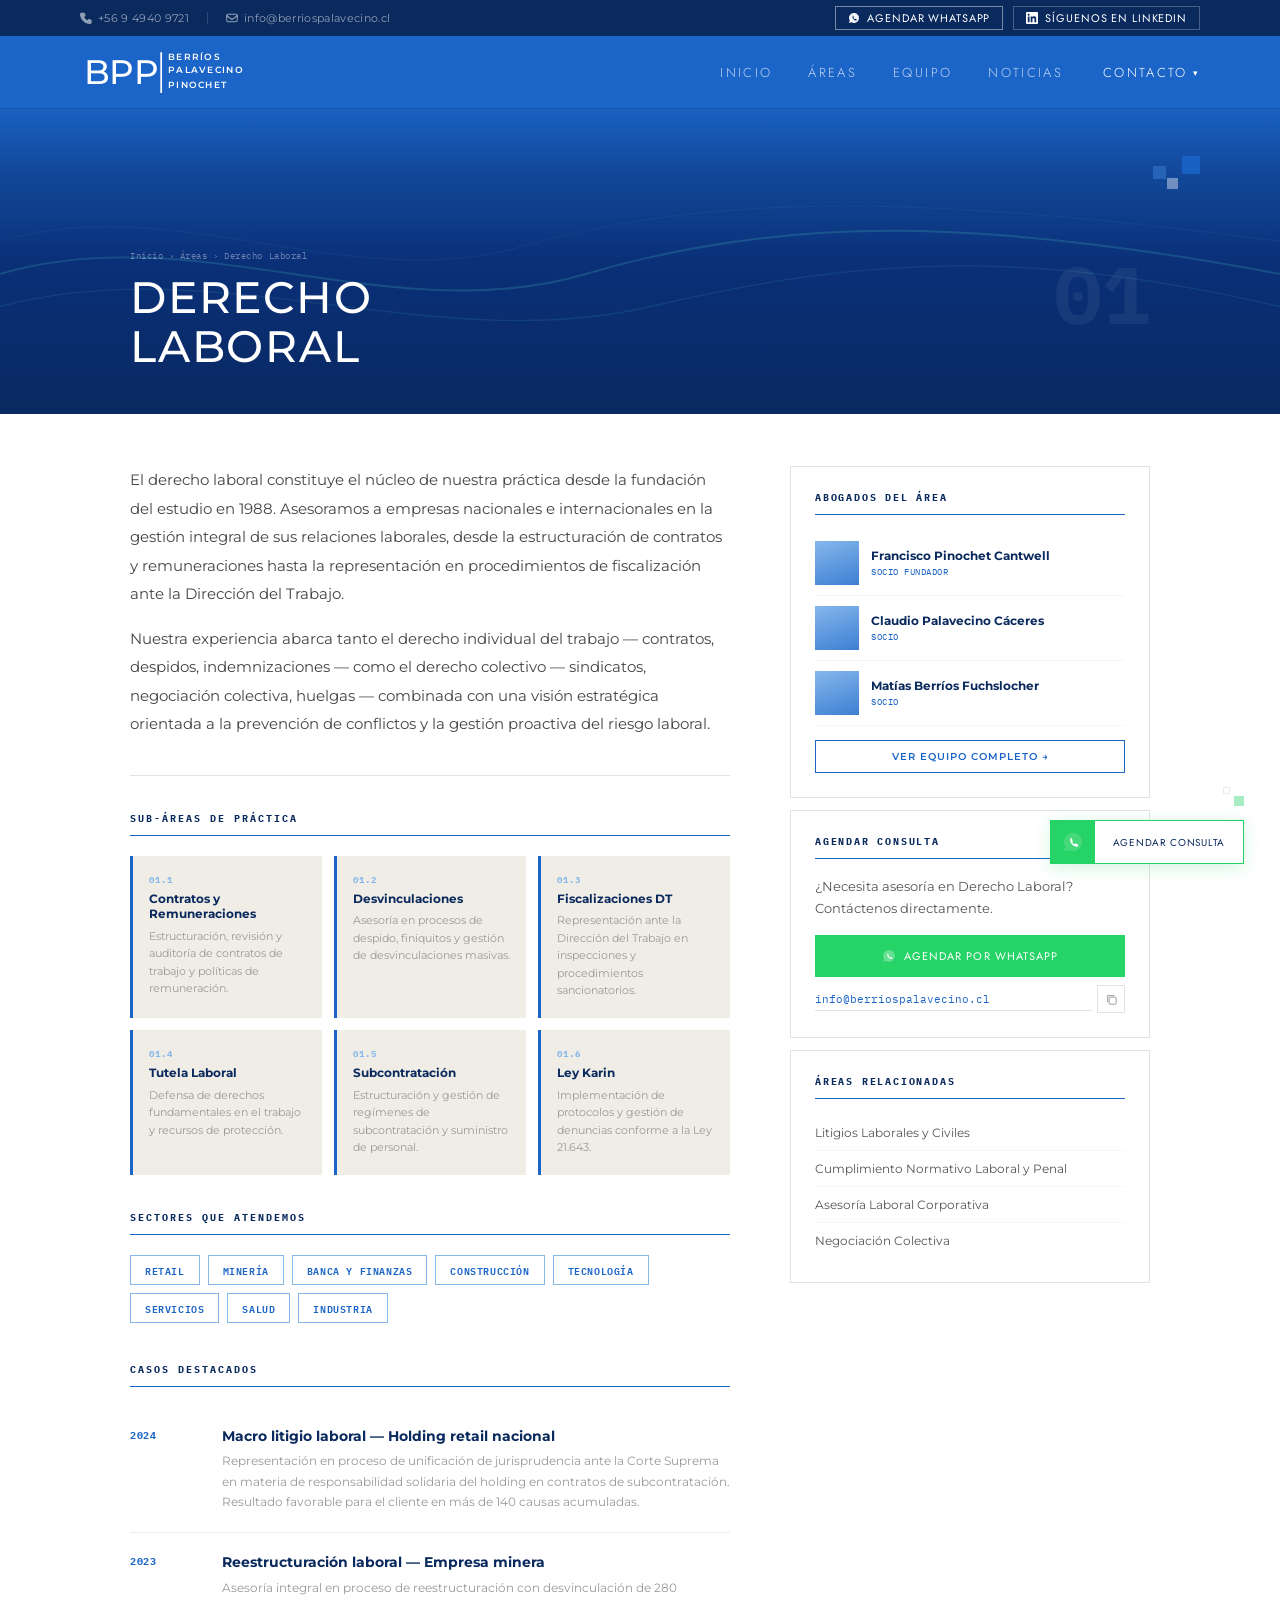
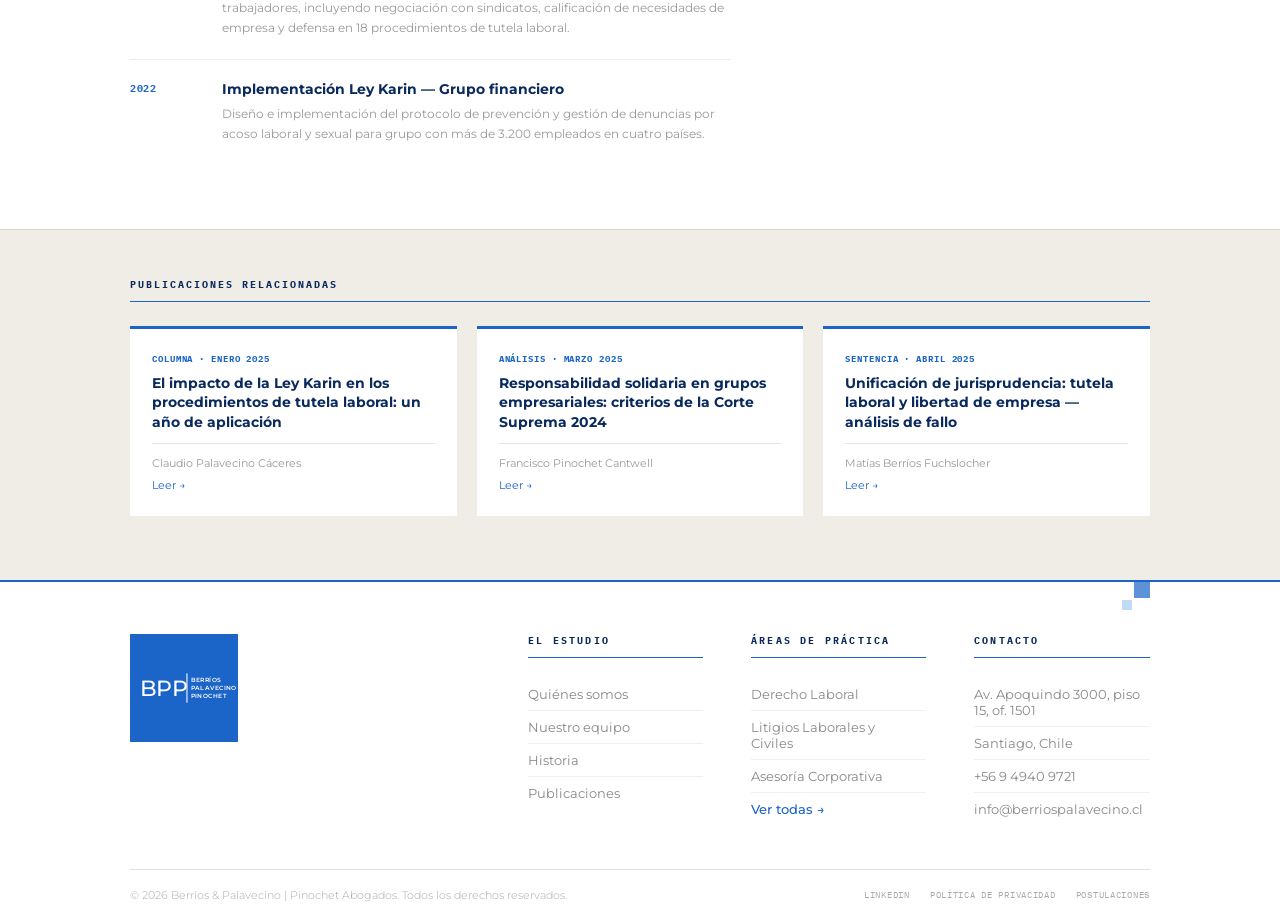
==== commit 10a0ee87: "style: standardize global hero typography and update site contact address and practice area labels" ====
--- a/BPP_Area_Detalle.html
+++ b/BPP_Area_Detalle.html
@@ -1,815 +1,1739 @@
 <!DOCTYPE html>
 <html lang="es">
+
 <head>
-<meta charset="UTF-8">
-<meta name="viewport" content="width=device-width, initial-scale=1.0">
-<title>Derecho Laboral — BPP Abogados</title>
-<link rel="preconnect" href="https://fonts.googleapis.com">
-<link rel="preconnect" href="https://fonts.gstatic.com" crossorigin>
-<link href="https://fonts.googleapis.com/css2?family=Crimson+Pro:ital,wght@0,400;0,600;1,400&family=IBM+Plex+Mono:wght@400;600;700&family=Jost:wght@300;400;500&family=Montserrat:wght@400;500;700;800&display=swap" rel="stylesheet">
-<style>
-
-/* ══════════════════════════════════════════════════════
+  <meta charset="UTF-8">
+  <meta name="viewport" content="width=device-width, initial-scale=1.0">
+  <title>Derecho Laboral — BPP Abogados</title>
+  <link rel="preconnect" href="https://fonts.googleapis.com">
+  <link rel="preconnect" href="https://fonts.gstatic.com" crossorigin>
+  <link
+    href="https://fonts.googleapis.com/css2?family=Crimson+Pro:ital,wght@0,400;0,600;1,400&family=IBM+Plex+Mono:wght@400;600;700&family=Jost:wght@300;400;500&family=Montserrat:wght@400;500;700;800&display=swap"
+    rel="stylesheet">
+  <style>
+    /* ══════════════════════════════════════════════════════
    VARIABLES
 ══════════════════════════════════════════════════════ */
-:root {
-  --blue:     #1B64C8;
-  --blue-dk:  #1450A8;
-  --blue-xdk: #0A2A5E;
-  --blue-md:  #3D7FD4;
-  --blue-lt:  #85B7EB;
-  --wa-green: #25D366;
-  --li-blue:  #0A66C2;
-  --white:    #FFFFFF;
-  --gray-bg:  #F5F5F5;
-  --gray-lt:  #E2E2E2;
-  --gray-mid: #999999;
-  --gray-dk:  #2A2A2A;
-  --area-bg:  #F0EDE6;
-}
-
-/* ══════════════════════════════════════════════════════
+    :root {
+      --blue: #1B64C8;
+      --blue-dk: #1450A8;
+      --blue-xdk: #0A2A5E;
+      --blue-md: #3D7FD4;
+      --blue-lt: #85B7EB;
+      --wa-green: #25D366;
+      --li-blue: #0A66C2;
+      --white: #FFFFFF;
+      --gray-bg: #F5F5F5;
+      --gray-lt: #E2E2E2;
+      --gray-mid: #999999;
+      --gray-dk: #2A2A2A;
+      --area-bg: #F0EDE6;
+    }
+
+    /* ══════════════════════════════════════════════════════
    RESET Y BASE
 ══════════════════════════════════════════════════════ */
-* { margin: 0; padding: 0; box-sizing: border-box; }
-html { scroll-behavior: smooth; }
-body {
-  font-family: 'Montserrat', sans-serif;
-  background: var(--gray-bg);
-  color: var(--gray-dk);
-  overflow-x: hidden;
-  padding-top: 108px;
-}
-
-/* ══════════════════════════════════════════════════════
+    * {
+      margin: 0;
+      padding: 0;
+      box-sizing: border-box;
+    }
+
+    html {
+      scroll-behavior: smooth;
+    }
+
+    body {
+      font-family: 'Montserrat', sans-serif;
+      background: var(--gray-bg);
+      color: var(--gray-dk);
+      overflow-x: hidden;
+      padding-top: 108px;
+    }
+
+    /* ══════════════════════════════════════════════════════
    TOPBAR
 ══════════════════════════════════════════════════════ */
-.topbar {
-  position: fixed; top: 0; left: 0; right: 0; z-index: 300;
-  background: var(--blue-xdk); height: 36px;
-  display: flex; align-items: center; padding: 0 80px; gap: 18px;
-}
-.topbar-left         { display: flex; align-items: center; gap: 18px; }
-.topbar-spacer       { flex: 1; }
-.topbar-right        { display: flex; align-items: center; gap: 10px; }
-.topbar-sep          { width: 1px; height: 12px; background: rgba(255,255,255,.15); }
-.topbar-link         { display: flex; align-items: center; gap: 6px; font-size: 11px; color: rgba(255,255,255,.55); text-decoration: none; letter-spacing: .03em; transition: color .2s; }
-.topbar-link:hover   { color: #fff; }
-.topbar-link-icon    { width: 12px; height: 12px; flex-shrink: 0; }
-.topbar-btn {
-  display: inline-flex; align-items: center; gap: 7px; height: 24px; padding: 0 12px;
-  font-family: 'Jost', sans-serif; font-size: 11px; font-weight: 400;
-  letter-spacing: .08em; text-transform: uppercase;
-  text-decoration: none; color: #fff; background: transparent;
-  transition: background .2s, border-color .2s, transform .15s;
-}
-.topbar-btn:hover             { transform: translateY(-1px); }
-.topbar-btn-icon              { width: 12px; height: 12px; flex-shrink: 0; }
-.topbar-btn--wa               { border: 1.5px solid rgba(255,255,255,.45); }
-.topbar-btn--wa:hover         { background: var(--wa-green); border-color: var(--wa-green); }
-.topbar-btn--li               { border: 1.5px solid rgba(255,255,255,.25); }
-.topbar-btn--li:hover         { background: var(--li-blue); border-color: var(--li-blue); }
-.topbar-btn-label--short      { display: none; }
-
-/* ══════════════════════════════════════════════════════
+    .topbar {
+      position: fixed;
+      top: 0;
+      left: 0;
+      right: 0;
+      z-index: 300;
+      background: var(--blue-xdk);
+      height: 36px;
+      display: flex;
+      align-items: center;
+      padding: 0 80px;
+      gap: 18px;
+    }
+
+    .topbar-left {
+      display: flex;
+      align-items: center;
+      gap: 18px;
+    }
+
+    .topbar-spacer {
+      flex: 1;
+    }
+
+    .topbar-right {
+      display: flex;
+      align-items: center;
+      gap: 10px;
+    }
+
+    .topbar-sep {
+      width: 1px;
+      height: 12px;
+      background: rgba(255, 255, 255, .15);
+    }
+
+    .topbar-link {
+      display: flex;
+      align-items: center;
+      gap: 6px;
+      font-size: 11px;
+      color: rgba(255, 255, 255, .55);
+      text-decoration: none;
+      letter-spacing: .03em;
+      transition: color .2s;
+    }
+
+    .topbar-link:hover {
+      color: #fff;
+    }
+
+    .topbar-link-icon {
+      width: 12px;
+      height: 12px;
+      flex-shrink: 0;
+    }
+
+    .topbar-btn {
+      display: inline-flex;
+      align-items: center;
+      gap: 7px;
+      height: 24px;
+      padding: 0 12px;
+      font-family: 'Jost', sans-serif;
+      font-size: 11px;
+      font-weight: 400;
+      letter-spacing: .08em;
+      text-transform: uppercase;
+      text-decoration: none;
+      color: #fff;
+      background: transparent;
+      transition: background .2s, border-color .2s, transform .15s;
+    }
+
+    .topbar-btn:hover {
+      transform: translateY(-1px);
+    }
+
+    .topbar-btn-icon {
+      width: 12px;
+      height: 12px;
+      flex-shrink: 0;
+    }
+
+    .topbar-btn--wa {
+      border: 1.5px solid rgba(255, 255, 255, .45);
+    }
+
+    .topbar-btn--wa:hover {
+      background: var(--wa-green);
+      border-color: var(--wa-green);
+    }
+
+    .topbar-btn--li {
+      border: 1.5px solid rgba(255, 255, 255, .25);
+    }
+
+    .topbar-btn--li:hover {
+      background: var(--li-blue);
+      border-color: var(--li-blue);
+    }
+
+    .topbar-btn-label--short {
+      display: none;
+    }
+
+    /* ══════════════════════════════════════════════════════
    NAV
 ══════════════════════════════════════════════════════ */
-.nav {
-  position: fixed; top: 36px; left: 0; right: 0; height: 72px; z-index: 200;
-  display: flex; align-items: center; justify-content: space-between; padding: 0 80px;
-  background: var(--blue); box-shadow: 0 1px 0 rgba(0,0,0,.12);
-}
-.nav-logo        { display: flex; align-items: center; text-decoration: none; flex-shrink: 0; }
-.nav-right       { display: flex; align-items: center; gap: 40px; }
-.nav-links       { display: flex; gap: 36px; list-style: none; }
-.nav-links li a {
-  font-family: 'Jost', sans-serif; font-size: 13px; font-weight: 300;
-  letter-spacing: .18em; text-transform: uppercase;
-  text-decoration: none; transition: color .2s; white-space: nowrap;
-  color: rgba(255,255,255,.72);
-}
-.nav-links li a:hover,
-.nav-links li a.active { color: #fff; }
-.nav-cta {
-  font-family: 'Jost', sans-serif; font-size: 11px; font-weight: 400;
-  letter-spacing: .18em; text-transform: uppercase;
-  text-decoration: none; padding: 10px 24px;
-  color: var(--blue); background: #fff; border: 1.5px solid #fff;
-  transition: background .2s; white-space: nowrap;
-}
-.nav-cta:hover { background: rgba(255,255,255,.88); }
-
-/* ══════════════════════════════════════════════════════
+    .nav {
+      position: fixed;
+      top: 36px;
+      left: 0;
+      right: 0;
+      height: 72px;
+      z-index: 200;
+      display: flex;
+      align-items: center;
+      justify-content: space-between;
+      padding: 0 80px;
+      background: var(--blue);
+      box-shadow: 0 1px 0 rgba(0, 0, 0, .12);
+    }
+
+    .nav-logo {
+      display: flex;
+      align-items: center;
+      text-decoration: none;
+      flex-shrink: 0;
+    }
+
+    .nav-right {
+      display: flex;
+      align-items: center;
+      gap: 40px;
+    }
+
+    .nav-links {
+      display: flex;
+      gap: 36px;
+      list-style: none;
+    }
+
+    .nav-links li a {
+      font-family: 'Jost', sans-serif;
+      font-size: 13px;
+      font-weight: 300;
+      letter-spacing: .18em;
+      text-transform: uppercase;
+      text-decoration: none;
+      transition: color .2s;
+      white-space: nowrap;
+      color: rgba(255, 255, 255, .72);
+    }
+
+    .nav-links li a:hover,
+    .nav-links li a.active {
+      color: #fff;
+    }
+
+    /* Menú desplegable de Contacto */
+    .nav-dropdown {
+      position: relative;
+    }
+
+    .nav-dropdown-toggle {
+      font-family: 'Jost', sans-serif;
+      font-size: 13px;
+      font-weight: 300;
+      letter-spacing: .18em;
+      text-transform: uppercase;
+      color: #fff;
+      background: none;
+      border: none;
+      cursor: pointer;
+      display: flex;
+      align-items: center;
+      gap: 5px;
+      padding: 0;
+      transition: color .2s;
+    }
+
+    .nav-dropdown-toggle .arrow {
+      font-size: 9px;
+      transition: transform .2s;
+    }
+
+    .nav-dropdown:hover .nav-dropdown-toggle .arrow {
+      transform: rotate(180deg);
+    }
+
+    /* Puente invisible que cubre el gap entre botón y menú */
+    .nav-dropdown::after {
+      content: '';
+      position: absolute;
+      top: 100%;
+      left: -20px;
+      right: -20px;
+      height: 18px;
+      /* cubre el gap de 14px + margen */
+      background: transparent;
+    }
+
+    .nav-dropdown-menu {
+      position: absolute;
+      top: calc(100% + 14px);
+      right: 0;
+      background: var(--blue-xdk);
+      min-width: 220px;
+      padding: 6px 0;
+      z-index: 100;
+      opacity: 0;
+      pointer-events: none;
+      transform: translateY(-6px);
+      transition: opacity .2s, transform .2s;
+      box-shadow: 0 8px 24px rgba(0, 0, 0, .2);
+    }
+
+    .nav-dropdown:hover .nav-dropdown-menu,
+    .nav-dropdown:focus-within .nav-dropdown-menu {
+      opacity: 1;
+      pointer-events: auto;
+      transform: translateY(0);
+    }
+
+    .nav-dropdown-item {
+      display: flex;
+      align-items: center;
+      gap: 8px;
+      padding: 10px 18px;
+      font-size: 12px;
+      font-weight: 400;
+      color: rgba(255, 255, 255, .7);
+      text-decoration: none;
+      letter-spacing: .06em;
+      transition: background .15s, color .15s;
+      font-family: 'Jost', sans-serif;
+    }
+
+    .nav-dropdown-item:hover {
+      background: rgba(255, 255, 255, .08);
+      color: #fff;
+    }
+
+    .nav-dropdown-item.active {
+      color: #fff;
+      background: rgba(27, 100, 200, .5);
+    }
+
+    .nav-dropdown-item-dot {
+      width: 5px;
+      height: 5px;
+      border-radius: 50%;
+      background: var(--blue-lt);
+      flex-shrink: 0;
+    }
+
+    .nav-cta {
+      font-family: 'Jost', sans-serif;
+      font-size: 11px;
+      font-weight: 400;
+      letter-spacing: .18em;
+      text-transform: uppercase;
+      text-decoration: none;
+      padding: 10px 24px;
+      color: var(--blue);
+      background: #fff;
+      border: 1.5px solid #fff;
+      transition: background .2s;
+      white-space: nowrap;
+    }
+
+    .nav-cta:hover {
+      background: rgba(255, 255, 255, .88);
+    }
+
+    /* ══════════════════════════════════════════════════════
    HERO
 ══════════════════════════════════════════════════════ */
-.section-hero {
-  height: 306px; background: var(--blue-xdk);
-  position: relative; overflow: hidden; display: flex; align-items: flex-end;
-}
-.sh-img {
-  position: absolute; inset: 0;
-  background-image: url('area-img-01.jpg');
-  background-size: cover; background-position: center;
-}
-.sh-overlay {
-  position: absolute; inset: 0;
-  background: linear-gradient(
-    180deg,
-    rgba(27,100,200,.95) 0%,
-    rgba(20,80,168,.82)  20%,
-    rgba(10,50,130,.72)  50%,
-    rgba(10,40,100,.62)  100%
-  );
-}
-.sh-wave   { position: absolute; inset: 0; opacity: .2; pointer-events: none; }
-.sh-sq1    { position: absolute; top: 48px; right:  80px; width: 18px; height: 18px; background: var(--blue);    opacity: .85; z-index: 3; }
-.sh-sq2    { position: absolute; top: 70px; right: 102px; width: 11px; height: 11px; background: rgba(255,255,255,.4);             z-index: 3; }
-.sh-sq3    { position: absolute; top: 58px; right: 114px; width: 13px; height: 13px; background: var(--blue-md); opacity: .5;  z-index: 3; }
-.sh-inner {
-  position: relative; z-index: 4; width: 100%; max-width: 1180px; margin: 0 auto;
-  padding: 0 80px 44px; display: flex; align-items: flex-end; justify-content: space-between; gap: 40px;
-}
-.sh-left       {}
-.sh-breadcrumb {
-  font-family: 'IBM Plex Mono', monospace; font-size: 9px;
-  color: rgba(255,255,255,.4); letter-spacing: .06em;
-  margin-bottom: 12px; display: block;
-}
-.sh-breadcrumb a { color: rgba(255,255,255,.4); text-decoration: none; transition: color .2s; }
-.sh-breadcrumb a:hover { color: rgba(255,255,255,.75); }
-.sh-eyebrow {
-  font-family: 'IBM Plex Mono', monospace; font-size: 10px; font-weight: 700;
-  color: rgba(255,255,255,.6); letter-spacing: .22em; text-transform: uppercase;
-  margin-bottom: 12px; display: block;
-}
-.sh-title {
-  font-size: clamp(28px,3.5vw,48px); font-weight: 800; color: #fff;
-  line-height: 1.0; text-transform: uppercase; letter-spacing: .02em;
-}
-.sh-num {
-  font-family: 'IBM Plex Mono', monospace; font-size: 80px; font-weight: 800;
-  color: rgba(255,255,255,.06); line-height: 1; align-self: flex-end;
-  padding-bottom: 36px; flex-shrink: 0;
-}
-
-/* ══════════════════════════════════════════════════════
+    .section-hero {
+      height: 306px;
+      background: var(--blue-xdk);
+      position: relative;
+      overflow: hidden;
+      display: flex;
+      align-items: flex-end;
+    }
+
+    .sh-img {
+      position: absolute;
+      inset: 0;
+      background-image: url('area-img-01.jpg');
+      background-size: cover;
+      background-position: center;
+    }
+
+    .sh-overlay {
+      position: absolute;
+      inset: 0;
+      background: linear-gradient(180deg,
+          rgba(27, 100, 200, .95) 0%,
+          rgba(20, 80, 168, .82) 20%,
+          rgba(10, 50, 130, .72) 50%,
+          rgba(10, 40, 100, .62) 100%);
+    }
+
+    .sh-wave {
+      position: absolute;
+      inset: 0;
+      opacity: .2;
+      pointer-events: none;
+    }
+
+    .sh-sq1 {
+      position: absolute;
+      top: 48px;
+      right: 80px;
+      width: 18px;
+      height: 18px;
+      background: var(--blue);
+      opacity: .85;
+      z-index: 3;
+    }
+
+    .sh-sq2 {
+      position: absolute;
+      top: 70px;
+      right: 102px;
+      width: 11px;
+      height: 11px;
+      background: rgba(255, 255, 255, .4);
+      z-index: 3;
+    }
+
+    .sh-sq3 {
+      position: absolute;
+      top: 58px;
+      right: 114px;
+      width: 13px;
+      height: 13px;
+      background: var(--blue-md);
+      opacity: .5;
+      z-index: 3;
+    }
+
+    .sh-inner {
+      position: relative;
+      z-index: 4;
+      width: 100%;
+      max-width: 1180px;
+      margin: 0 auto;
+      padding: 0 80px 44px;
+      display: flex;
+      align-items: flex-end;
+      justify-content: space-between;
+      gap: 40px;
+    }
+
+    .sh-left {}
+
+    .sh-breadcrumb {
+      font-family: 'IBM Plex Mono', monospace;
+      font-size: 9px;
+      color: rgba(255, 255, 255, .4);
+      letter-spacing: .06em;
+      margin-bottom: 12px;
+      display: block;
+    }
+
+    .sh-breadcrumb a {
+      color: rgba(255, 255, 255, .4);
+      text-decoration: none;
+      transition: color .2s;
+    }
+
+    .sh-breadcrumb a:hover {
+      color: rgba(255, 255, 255, .75);
+    }
+
+    .sh-title {
+      font-size: clamp(32px, 4vw, 44px);
+      font-weight: 500;
+      color: #fff;
+      line-height: 1.1;
+      text-transform: uppercase;
+      letter-spacing: .04em;
+    }
+
+    .sh-num {
+      font-family: 'IBM Plex Mono', monospace;
+      font-size: 80px;
+      font-weight: 800;
+      color: rgba(255, 255, 255, .06);
+      line-height: 1;
+      align-self: flex-end;
+      padding-bottom: 36px;
+      flex-shrink: 0;
+    }
+
+    /* ══════════════════════════════════════════════════════
    SECCIÓN PRINCIPAL
 ══════════════════════════════════════════════════════ */
-.main-section  { background: #fff; padding: 0 0 0; }
-.main-inner {
-  max-width: 1180px; margin: 0 auto; padding: 0 80px;
-  display: grid; grid-template-columns: 1fr 360px; gap: 60px;
-  align-items: start;
-}
-
-/* ── COLUMNA IZQUIERDA ── */
-.col-main { padding: 52px 0 64px; }
-
-/* Bloque intro */
-.area-intro {
-  padding-bottom: 36px; margin-bottom: 36px;
-  border-bottom: .5px solid var(--gray-lt);
-}
-.area-intro p {
-  font-size: 15px; color: #444; line-height: 1.9; margin-bottom: 16px;
-}
-.area-intro p:last-child { margin-bottom: 0; }
-
-/* Sub-áreas */
-.block-title {
-  font-family: 'IBM Plex Mono', monospace; font-size: 10px; font-weight: 700;
-  color: var(--blue-xdk); letter-spacing: .2em; text-transform: uppercase;
-  margin-bottom: 20px; padding-bottom: 10px; border-bottom: 1.5px solid var(--blue);
-  display: block;
-}
-.subareas-grid {
-  display: grid; grid-template-columns: repeat(3,1fr); gap: 12px;
-  margin-bottom: 36px;
-}
-.subarea-card {
-  background: var(--area-bg); padding: 18px 16px;
-  border-left: 3px solid var(--blue);
-  transition: background .2s;
-}
-.subarea-card:hover { background: #E8E4D9; }
-.subarea-num {
-  font-family: 'IBM Plex Mono', monospace; font-size: 9px; font-weight: 700;
-  color: var(--blue-lt); letter-spacing: .1em; margin-bottom: 6px;
-}
-.subarea-name { font-size: 12px; font-weight: 700; color: var(--blue-xdk); line-height: 1.3; margin-bottom: 6px; }
-.subarea-desc { font-size: 11px; color: var(--gray-mid); line-height: 1.6; }
-
-/* Sectores */
-.sectores-wrap  { margin-bottom: 40px; }
-.sectores-tags  { display: flex; flex-wrap: wrap; gap: 8px; }
-.sector-tag {
-  font-family: 'IBM Plex Mono', monospace; font-size: 10px; font-weight: 600;
-  color: var(--blue); border: 1px solid var(--blue-lt);
-  padding: 5px 14px; letter-spacing: .06em; text-transform: uppercase;
-  transition: all .2s; cursor: default;
-}
-.sector-tag:hover { background: var(--blue); color: #fff; border-color: var(--blue); }
-
-/* Casos destacados */
-.casos-list     { display: flex; flex-direction: column; gap: 0; }
-.caso-item {
-  display: grid; grid-template-columns: 72px 1fr; gap: 20px;
-  padding: 20px 0; border-bottom: .5px solid #F0EDE6;
-}
-.caso-item:last-child { border-bottom: none; }
-.caso-year {
-  font-family: 'IBM Plex Mono', monospace; font-size: 10px; font-weight: 700;
-  color: var(--blue); letter-spacing: .06em; padding-top: 2px;
-}
-.caso-title { font-size: 14px; font-weight: 700; color: var(--blue-xdk); line-height: 1.3; margin-bottom: 6px; }
-.caso-desc  { font-size: 12px; color: var(--gray-mid); line-height: 1.7; }
-
-/* Publicaciones */
-.publicaciones-section {
-  background: var(--area-bg); padding: 48px 0 64px;
-  border-top: .5px solid #D8D4C8;
-}
-.pub-inner  { max-width: 1180px; margin: 0 auto; padding: 0 80px; }
-.pub-grid   { display: grid; grid-template-columns: repeat(3,1fr); gap: 20px; margin-top: 24px; }
-
-.pub-card {
-  background: #fff; padding: 24px 22px;
-  border-top: 3px solid var(--blue);
-  transition: transform .2s, box-shadow .2s;
-  text-decoration: none; display: flex; flex-direction: column;
-}
-.pub-card:hover { transform: translateY(-4px); box-shadow: 0 8px 24px rgba(27,100,200,.1); }
-.pub-meta {
-  font-family: 'IBM Plex Mono', monospace; font-size: 9px; font-weight: 700;
-  color: var(--blue); letter-spacing: .1em; text-transform: uppercase; margin-bottom: 10px;
-}
-.pub-title  { font-size: 14px; font-weight: 700; color: var(--blue-xdk); line-height: 1.4; margin-bottom: 10px; flex: 1; }
-.pub-author { font-size: 11px; color: var(--gray-mid); margin-top: auto; padding-top: 12px; border-top: .5px solid var(--gray-lt); }
-.pub-arrow  { font-size: 11px; color: var(--blue); margin-top: 8px; }
-
-/* ── COLUMNA DERECHA — SIDEBAR ── */
-.col-sidebar { padding: 52px 0 64px; position: sticky; top: 120px; }
-
-/* Bloque genérico del sidebar */
-.sidebar-block {
-  padding: 24px; margin-bottom: 12px;
-  background: #fff; border: .5px solid var(--gray-lt);
-}
-.sidebar-block-title {
-  font-family: 'IBM Plex Mono', monospace; font-size: 10px; font-weight: 700;
-  color: var(--blue-xdk); letter-spacing: .18em; text-transform: uppercase;
-  margin-bottom: 16px; padding-bottom: 10px; border-bottom: 1.5px solid var(--blue);
-  display: block;
-}
-
-/* Abogados en sidebar */
-.sidebar-lawyer {
-  display: flex; align-items: center; gap: 12px;
-  padding: 10px 0; border-bottom: .5px solid #F5F5F5;
-  text-decoration: none; transition: background .2s;
-}
-.sidebar-lawyer:last-of-type   { border-bottom: none; }
-.sidebar-lawyer-photo {
-  width: 44px; height: 44px; flex-shrink: 0; overflow: hidden;
-  background: linear-gradient(160deg, var(--blue-lt), var(--blue-md));
-}
-.sidebar-lawyer-photo img { width: 100%; height: 100%; object-fit: cover; object-position: top; display: block; }
-.sidebar-lawyer-name { font-size: 12px; font-weight: 700; color: var(--blue-xdk); line-height: 1.2; }
-.sidebar-lawyer-role { font-family: 'IBM Plex Mono', monospace; font-size: 9px; color: var(--blue); letter-spacing: .06em; text-transform: uppercase; margin-top: 2px; }
-
-/* CTA equipos */
-.sidebar-cta-link {
-  display: flex; align-items: center; justify-content: center;
-  gap: 8px; margin-top: 14px; padding: 9px;
-  border: 1.5px solid var(--blue); font-size: 10px; font-weight: 600;
-  color: var(--blue); letter-spacing: .1em; text-transform: uppercase;
-  text-decoration: none; transition: all .2s;
-}
-.sidebar-cta-link:hover { background: var(--blue); color: #fff; }
-
-/* Bloque contacto */
-.sidebar-contact-intro { font-size: 13px; color: #555; line-height: 1.7; margin-bottom: 16px; }
-.sidebar-btn-wa {
-  display: flex; align-items: center; justify-content: center; gap: 8px;
-  height: 42px; background: var(--wa-green); color: #fff;
-  font-family: 'Jost', sans-serif; font-size: 11px; font-weight: 400;
-  letter-spacing: .1em; text-transform: uppercase;
-  text-decoration: none; transition: background .2s; margin-bottom: 8px;
-}
-.sidebar-btn-wa:hover { background: #1DA851; }
-.sidebar-email-row  { display: flex; align-items: center; gap: 5px; }
-.sidebar-email {
-  flex: 1; font-family: 'IBM Plex Mono', monospace; font-size: 11px;
-  color: var(--blue); text-decoration: none;
-  padding: 4px 0; border-bottom: 1px solid var(--gray-lt); transition: border-color .2s;
-}
-.sidebar-email:hover { border-color: var(--blue); }
-.sidebar-copy-btn {
-  width: 28px; height: 28px; display: flex; align-items: center; justify-content: center;
-  border: 1px solid var(--gray-lt); background: #fff; cursor: pointer; flex-shrink: 0;
-  position: relative; transition: border-color .2s, background .2s;
-}
-.sidebar-copy-btn:hover { border-color: var(--blue); background: var(--blue); }
-.sidebar-copy-btn:hover svg rect,
-.sidebar-copy-btn:hover svg path { stroke: #fff !important; }
-.sidebar-copy-btn .copy-check {
-  position: absolute; inset: 0; display: flex; align-items: center; justify-content: center;
-  background: var(--blue); color: #fff; font-size: 12px; opacity: 0; transition: opacity .2s;
-}
-.sidebar-copy-btn.copied { border-color: var(--blue); }
-.sidebar-copy-btn.copied .copy-check { opacity: 1; }
-
-/* Áreas relacionadas */
-.sidebar-related-link {
-  display: flex; align-items: center; justify-content: space-between;
-  font-size: 12px; color: #555; text-decoration: none;
-  padding: 10px 0; border-bottom: .5px solid #F5F5F5; transition: color .2s;
-}
-.sidebar-related-link:last-child { border-bottom: none; }
-.sidebar-related-link:hover { color: var(--blue); }
-.sidebar-related-arrow { color: var(--blue); opacity: 0; transition: opacity .2s; }
-.sidebar-related-link:hover .sidebar-related-arrow { opacity: 1; }
-
-/* ══════════════════════════════════════════════════════
+    .main-section {
+      background: #fff;
+      padding: 0 0 0;
+    }
+
+    .main-inner {
+      max-width: 1180px;
+      margin: 0 auto;
+      padding: 0 80px;
+      display: grid;
+      grid-template-columns: 1fr 360px;
+      gap: 60px;
+      align-items: start;
+    }
+
+    /* ── COLUMNA IZQUIERDA ── */
+    .col-main {
+      padding: 52px 0 64px;
+    }
+
+    /* Bloque intro */
+    .area-intro {
+      padding-bottom: 36px;
+      margin-bottom: 36px;
+      border-bottom: .5px solid var(--gray-lt);
+    }
+
+    .area-intro p {
+      font-size: 15px;
+      color: #444;
+      line-height: 1.9;
+      margin-bottom: 16px;
+    }
+
+    .area-intro p:last-child {
+      margin-bottom: 0;
+    }
+
+    /* Sub-áreas */
+    .block-title {
+      font-family: 'IBM Plex Mono', monospace;
+      font-size: 10px;
+      font-weight: 700;
+      color: var(--blue-xdk);
+      letter-spacing: .2em;
+      text-transform: uppercase;
+      margin-bottom: 20px;
+      padding-bottom: 10px;
+      border-bottom: 1.5px solid var(--blue);
+      display: block;
+    }
+
+    .subareas-grid {
+      display: grid;
+      grid-template-columns: repeat(3, 1fr);
+      gap: 12px;
+      margin-bottom: 36px;
+    }
+
+    .subarea-card {
+      background: var(--area-bg);
+      padding: 18px 16px;
+      border-left: 3px solid var(--blue);
+      transition: background .2s;
+    }
+
+    .subarea-card:hover {
+      background: #E8E4D9;
+    }
+
+    .subarea-num {
+      font-family: 'IBM Plex Mono', monospace;
+      font-size: 9px;
+      font-weight: 700;
+      color: var(--blue-lt);
+      letter-spacing: .1em;
+      margin-bottom: 6px;
+    }
+
+    .subarea-name {
+      font-size: 12px;
+      font-weight: 700;
+      color: var(--blue-xdk);
+      line-height: 1.3;
+      margin-bottom: 6px;
+    }
+
+    .subarea-desc {
+      font-size: 11px;
+      color: var(--gray-mid);
+      line-height: 1.6;
+    }
+
+    /* Sectores */
+    .sectores-wrap {
+      margin-bottom: 40px;
+    }
+
+    .sectores-tags {
+      display: flex;
+      flex-wrap: wrap;
+      gap: 8px;
+    }
+
+    .sector-tag {
+      font-family: 'IBM Plex Mono', monospace;
+      font-size: 10px;
+      font-weight: 600;
+      color: var(--blue);
+      border: 1px solid var(--blue-lt);
+      padding: 5px 14px;
+      letter-spacing: .06em;
+      text-transform: uppercase;
+      transition: all .2s;
+      cursor: default;
+    }
+
+    .sector-tag:hover {
+      background: var(--blue);
+      color: #fff;
+      border-color: var(--blue);
+    }
+
+    /* Casos destacados */
+    .casos-list {
+      display: flex;
+      flex-direction: column;
+      gap: 0;
+    }
+
+    .caso-item {
+      display: grid;
+      grid-template-columns: 72px 1fr;
+      gap: 20px;
+      padding: 20px 0;
+      border-bottom: .5px solid #F0EDE6;
+    }
+
+    .caso-item:last-child {
+      border-bottom: none;
+    }
+
+    .caso-year {
+      font-family: 'IBM Plex Mono', monospace;
+      font-size: 10px;
+      font-weight: 700;
+      color: var(--blue);
+      letter-spacing: .06em;
+      padding-top: 2px;
+    }
+
+    .caso-title {
+      font-size: 14px;
+      font-weight: 700;
+      color: var(--blue-xdk);
+      line-height: 1.3;
+      margin-bottom: 6px;
+    }
+
+    .caso-desc {
+      font-size: 12px;
+      color: var(--gray-mid);
+      line-height: 1.7;
+    }
+
+    /* Publicaciones */
+    .publicaciones-section {
+      background: var(--area-bg);
+      padding: 48px 0 64px;
+      border-top: .5px solid #D8D4C8;
+    }
+
+    .pub-inner {
+      max-width: 1180px;
+      margin: 0 auto;
+      padding: 0 80px;
+    }
+
+    .pub-grid {
+      display: grid;
+      grid-template-columns: repeat(3, 1fr);
+      gap: 20px;
+      margin-top: 24px;
+    }
+
+    .pub-card {
+      background: #fff;
+      padding: 24px 22px;
+      border-top: 3px solid var(--blue);
+      transition: transform .2s, box-shadow .2s;
+      text-decoration: none;
+      display: flex;
+      flex-direction: column;
+    }
+
+    .pub-card:hover {
+      transform: translateY(-4px);
+      box-shadow: 0 8px 24px rgba(27, 100, 200, .1);
+    }
+
+    .pub-meta {
+      font-family: 'IBM Plex Mono', monospace;
+      font-size: 9px;
+      font-weight: 700;
+      color: var(--blue);
+      letter-spacing: .1em;
+      text-transform: uppercase;
+      margin-bottom: 10px;
+    }
+
+    .pub-title {
+      font-size: 14px;
+      font-weight: 700;
+      color: var(--blue-xdk);
+      line-height: 1.4;
+      margin-bottom: 10px;
+      flex: 1;
+    }
+
+    .pub-author {
+      font-size: 11px;
+      color: var(--gray-mid);
+      margin-top: auto;
+      padding-top: 12px;
+      border-top: .5px solid var(--gray-lt);
+    }
+
+    .pub-arrow {
+      font-size: 11px;
+      color: var(--blue);
+      margin-top: 8px;
+    }
+
+    /* ── COLUMNA DERECHA — SIDEBAR ── */
+    .col-sidebar {
+      padding: 52px 0 64px;
+      position: sticky;
+      top: 120px;
+    }
+
+    /* Bloque genérico del sidebar */
+    .sidebar-block {
+      padding: 24px;
+      margin-bottom: 12px;
+      background: #fff;
+      border: .5px solid var(--gray-lt);
+    }
+
+    .sidebar-block-title {
+      font-family: 'IBM Plex Mono', monospace;
+      font-size: 10px;
+      font-weight: 700;
+      color: var(--blue-xdk);
+      letter-spacing: .18em;
+      text-transform: uppercase;
+      margin-bottom: 16px;
+      padding-bottom: 10px;
+      border-bottom: 1.5px solid var(--blue);
+      display: block;
+    }
+
+    /* Abogados en sidebar */
+    .sidebar-lawyer {
+      display: flex;
+      align-items: center;
+      gap: 12px;
+      padding: 10px 0;
+      border-bottom: .5px solid #F5F5F5;
+      text-decoration: none;
+      transition: background .2s;
+    }
+
+    .sidebar-lawyer:last-of-type {
+      border-bottom: none;
+    }
+
+    .sidebar-lawyer-photo {
+      width: 44px;
+      height: 44px;
+      flex-shrink: 0;
+      overflow: hidden;
+      background: linear-gradient(160deg, var(--blue-lt), var(--blue-md));
+    }
+
+    .sidebar-lawyer-photo img {
+      width: 100%;
+      height: 100%;
+      object-fit: cover;
+      object-position: top;
+      display: block;
+    }
+
+    .sidebar-lawyer-name {
+      font-size: 12px;
+      font-weight: 700;
+      color: var(--blue-xdk);
+      line-height: 1.2;
+    }
+
+    .sidebar-lawyer-role {
+      font-family: 'IBM Plex Mono', monospace;
+      font-size: 9px;
+      color: var(--blue);
+      letter-spacing: .06em;
+      text-transform: uppercase;
+      margin-top: 2px;
+    }
+
+    /* CTA equipos */
+    .sidebar-cta-link {
+      display: flex;
+      align-items: center;
+      justify-content: center;
+      gap: 8px;
+      margin-top: 14px;
+      padding: 9px;
+      border: 1.5px solid var(--blue);
+      font-size: 10px;
+      font-weight: 600;
+      color: var(--blue);
+      letter-spacing: .1em;
+      text-transform: uppercase;
+      text-decoration: none;
+      transition: all .2s;
+    }
+
+    .sidebar-cta-link:hover {
+      background: var(--blue);
+      color: #fff;
+    }
+
+    /* Bloque contacto */
+    .sidebar-contact-intro {
+      font-size: 13px;
+      color: #555;
+      line-height: 1.7;
+      margin-bottom: 16px;
+    }
+
+    .sidebar-btn-wa {
+      display: flex;
+      align-items: center;
+      justify-content: center;
+      gap: 8px;
+      height: 42px;
+      background: var(--wa-green);
+      color: #fff;
+      font-family: 'Jost', sans-serif;
+      font-size: 11px;
+      font-weight: 400;
+      letter-spacing: .1em;
+      text-transform: uppercase;
+      text-decoration: none;
+      transition: background .2s;
+      margin-bottom: 8px;
+    }
+
+    .sidebar-btn-wa:hover {
+      background: #1DA851;
+    }
+
+    .sidebar-email-row {
+      display: flex;
+      align-items: center;
+      gap: 5px;
+    }
+
+    .sidebar-email {
+      flex: 1;
+      font-family: 'IBM Plex Mono', monospace;
+      font-size: 11px;
+      color: var(--blue);
+      text-decoration: none;
+      padding: 4px 0;
+      border-bottom: 1px solid var(--gray-lt);
+      transition: border-color .2s;
+    }
+
+    .sidebar-email:hover {
+      border-color: var(--blue);
+    }
+
+    .sidebar-copy-btn {
+      width: 28px;
+      height: 28px;
+      display: flex;
+      align-items: center;
+      justify-content: center;
+      border: 1px solid var(--gray-lt);
+      background: #fff;
+      cursor: pointer;
+      flex-shrink: 0;
+      position: relative;
+      transition: border-color .2s, background .2s;
+    }
+
+    .sidebar-copy-btn:hover {
+      border-color: var(--blue);
+      background: var(--blue);
+    }
+
+    .sidebar-copy-btn:hover svg rect,
+    .sidebar-copy-btn:hover svg path {
+      stroke: #fff !important;
+    }
+
+    .sidebar-copy-btn .copy-check {
+      position: absolute;
+      inset: 0;
+      display: flex;
+      align-items: center;
+      justify-content: center;
+      background: var(--blue);
+      color: #fff;
+      font-size: 12px;
+      opacity: 0;
+      transition: opacity .2s;
+    }
+
+    .sidebar-copy-btn.copied {
+      border-color: var(--blue);
+    }
+
+    .sidebar-copy-btn.copied .copy-check {
+      opacity: 1;
+    }
+
+    /* Áreas relacionadas */
+    .sidebar-related-link {
+      display: flex;
+      align-items: center;
+      justify-content: space-between;
+      font-size: 12px;
+      color: #555;
+      text-decoration: none;
+      padding: 10px 0;
+      border-bottom: .5px solid #F5F5F5;
+      transition: color .2s;
+    }
+
+    .sidebar-related-link:last-child {
+      border-bottom: none;
+    }
+
+    .sidebar-related-link:hover {
+      color: var(--blue);
+    }
+
+    .sidebar-related-arrow {
+      color: var(--blue);
+      opacity: 0;
+      transition: opacity .2s;
+    }
+
+    .sidebar-related-link:hover .sidebar-related-arrow {
+      opacity: 1;
+    }
+
+    /* ══════════════════════════════════════════════════════
    FOOTER
 ══════════════════════════════════════════════════════ */
-.footer        { background: white; border-top: 2px solid var(--blue); }
-.footer-inner  { max-width: 1180px; margin: 0 auto; padding: 0 80px; }
-.footer-top    { display: grid; grid-template-columns: 2fr 1fr 1fr 1fr; gap: 48px; padding: 52px 0 44px; position: relative; }
-.footer-decor-1 { position: absolute; top: 0;    right: 0;    width: 16px; height: 16px; background: var(--blue);    opacity: .7; }
-.footer-decor-2 { position: absolute; top: 18px; right: 18px; width: 10px; height: 10px; background: var(--blue-lt); opacity: .5; }
-.footer-logo   { display: flex; align-items: center; margin-bottom: 14px; }
-.footer-col-title { font-family: 'IBM Plex Mono', monospace; font-size: 10px; font-weight: 700; color: var(--blue-xdk); letter-spacing: .22em; text-transform: uppercase; margin-bottom: 20px; padding-bottom: 10px; border-bottom: 1.5px solid var(--blue); }
-.footer-col-link  { font-size: 13px; color: #888; text-decoration: none; padding: 8px 0; border-bottom: .5px solid #F0F0F0; display: flex; align-items: center; justify-content: space-between; transition: color .2s; }
-.footer-col-link:hover { color: var(--blue); }
-.footer-col-link:last-child { border-bottom: none; }
-.footer-col-link-arrow { font-size: 12px; color: var(--blue); opacity: 0; transition: opacity .2s; }
-.footer-col-link:hover .footer-col-link-arrow { opacity: 1; }
-.footer-bottom { border-top: .5px solid var(--gray-lt); padding: 18px 0; display: flex; justify-content: space-between; align-items: center; }
-.footer-copy   { font-size: 11px; color: #aaa; font-weight: 300; }
-.footer-legal-links { display: flex; gap: 20px; }
-.footer-legal-link  { font-family: 'IBM Plex Mono', monospace; font-size: 9px; letter-spacing: .08em; text-transform: uppercase; color: #aaa; text-decoration: none; transition: color .2s; }
-.footer-legal-link:hover { color: var(--blue); }
-
-/* ══════════════════════════════════════════════════════
+    .footer {
+      background: white;
+      border-top: 2px solid var(--blue);
+    }
+
+    .footer-inner {
+      max-width: 1180px;
+      margin: 0 auto;
+      padding: 0 80px;
+    }
+
+    .footer-top {
+      display: grid;
+      grid-template-columns: 2fr 1fr 1fr 1fr;
+      gap: 48px;
+      padding: 52px 0 44px;
+      position: relative;
+    }
+
+    .footer-decor-1 {
+      position: absolute;
+      top: 0;
+      right: 0;
+      width: 16px;
+      height: 16px;
+      background: var(--blue);
+      opacity: .7;
+    }
+
+    .footer-decor-2 {
+      position: absolute;
+      top: 18px;
+      right: 18px;
+      width: 10px;
+      height: 10px;
+      background: var(--blue-lt);
+      opacity: .5;
+    }
+
+    .footer-logo {
+      display: flex;
+      align-items: center;
+      margin-bottom: 14px;
+    }
+
+    .footer-col-title {
+      font-family: 'IBM Plex Mono', monospace;
+      font-size: 10px;
+      font-weight: 700;
+      color: var(--blue-xdk);
+      letter-spacing: .22em;
+      text-transform: uppercase;
+      margin-bottom: 20px;
+      padding-bottom: 10px;
+      border-bottom: 1.5px solid var(--blue);
+    }
+
+    .footer-col-link {
+      font-size: 13px;
+      color: #888;
+      text-decoration: none;
+      padding: 8px 0;
+      border-bottom: .5px solid #F0F0F0;
+      display: flex;
+      align-items: center;
+      justify-content: space-between;
+      transition: color .2s;
+    }
+
+    .footer-col-link:hover {
+      color: var(--blue);
+    }
+
+    .footer-col-link:last-child {
+      border-bottom: none;
+    }
+
+    .footer-col-link-arrow {
+      font-size: 12px;
+      color: var(--blue);
+      opacity: 0;
+      transition: opacity .2s;
+    }
+
+    .footer-col-link:hover .footer-col-link-arrow {
+      opacity: 1;
+    }
+
+    .footer-bottom {
+      border-top: .5px solid var(--gray-lt);
+      padding: 18px 0;
+      display: flex;
+      justify-content: space-between;
+      align-items: center;
+    }
+
+    .footer-copy {
+      font-size: 11px;
+      color: #aaa;
+      font-weight: 300;
+    }
+
+    .footer-legal-links {
+      display: flex;
+      gap: 20px;
+    }
+
+    .footer-legal-link {
+      font-family: 'IBM Plex Mono', monospace;
+      font-size: 9px;
+      letter-spacing: .08em;
+      text-transform: uppercase;
+      color: #aaa;
+      text-decoration: none;
+      transition: color .2s;
+    }
+
+    .footer-legal-link:hover {
+      color: var(--blue);
+    }
+
+    /* ══════════════════════════════════════════════════════
    FAB WHATSAPP
 ══════════════════════════════════════════════════════ */
-.fab {
-  position: fixed; bottom: 36px; right: 36px; z-index: 9999;
-  display: inline-flex; align-items: center; background: #fff;
-  border: 1.5px solid var(--wa-green); height: 44px;
-  text-decoration: none; overflow: hidden;
-  box-shadow: 0 4px 18px rgba(37,211,102,.2); transition: box-shadow .2s, transform .2s;
-}
-.fab:hover               { box-shadow: 0 6px 24px rgba(37,211,102,.35); transform: translateY(-2px); }
-.fab-icon-wrap           { width: 44px; height: 100%; background: var(--wa-green); display: flex; align-items: center; justify-content: center; flex-shrink: 0; transition: background .2s; }
-.fab:hover .fab-icon-wrap { background: #1DA851; }
-.fab-icon                { width: 22px; height: 22px; display: block; }
-.fab-label               { font-family: 'Jost', sans-serif; font-size: 10px; font-weight: 400; color: var(--blue-xdk); letter-spacing: .07em; text-transform: uppercase; padding: 0 18px; white-space: nowrap; }
-.fab-decor-1             { position: fixed; bottom: 94px;  right: 36px; width: 10px; height: 10px; background: var(--wa-green); opacity: .4; pointer-events: none; z-index: 9998; }
-.fab-decor-2             { position: fixed; bottom: 106px; right: 50px; width:  7px; height:  7px; background: #fff; border: 1px solid var(--gray-lt); opacity: .7; pointer-events: none; z-index: 9998; }
-
-/* ══════════════════════════════════════════════════════
+    .fab {
+      position: fixed;
+      bottom: 36px;
+      right: 36px;
+      z-index: 9999;
+      display: inline-flex;
+      align-items: center;
+      background: #fff;
+      border: 1.5px solid var(--wa-green);
+      height: 44px;
+      text-decoration: none;
+      overflow: hidden;
+      box-shadow: 0 4px 18px rgba(37, 211, 102, .2);
+      transition: box-shadow .2s, transform .2s;
+    }
+
+    .fab:hover {
+      box-shadow: 0 6px 24px rgba(37, 211, 102, .35);
+      transform: translateY(-2px);
+    }
+
+    .fab-icon-wrap {
+      width: 44px;
+      height: 100%;
+      background: var(--wa-green);
+      display: flex;
+      align-items: center;
+      justify-content: center;
+      flex-shrink: 0;
+      transition: background .2s;
+    }
+
+    .fab:hover .fab-icon-wrap {
+      background: #1DA851;
+    }
+
+    .fab-icon {
+      width: 22px;
+      height: 22px;
+      display: block;
+    }
+
+    .fab-label {
+      font-family: 'Jost', sans-serif;
+      font-size: 10px;
+      font-weight: 400;
+      color: var(--blue-xdk);
+      letter-spacing: .07em;
+      text-transform: uppercase;
+      padding: 0 18px;
+      white-space: nowrap;
+    }
+
+    .fab-decor-1 {
+      position: fixed;
+      bottom: 94px;
+      right: 36px;
+      width: 10px;
+      height: 10px;
+      background: var(--wa-green);
+      opacity: .4;
+      pointer-events: none;
+      z-index: 9998;
+    }
+
+    .fab-decor-2 {
+      position: fixed;
+      bottom: 106px;
+      right: 50px;
+      width: 7px;
+      height: 7px;
+      background: #fff;
+      border: 1px solid var(--gray-lt);
+      opacity: .7;
+      pointer-events: none;
+      z-index: 9998;
+    }
+
+    /* ══════════════════════════════════════════════════════
    ANIMACIONES
 ══════════════════════════════════════════════════════ */
-.anim-up {
-  opacity: 0; transform: translateY(22px);
-  transition: opacity .5s ease, transform .5s ease;
-}
-.anim-up.is-visible { opacity: 1; transform: translateY(0); }
-
-/* ══════════════════════════════════════════════════════
+    .anim-up {
+      opacity: 0;
+      transform: translateY(22px);
+      transition: opacity .5s ease, transform .5s ease;
+    }
+
+    .anim-up.is-visible {
+      opacity: 1;
+      transform: translateY(0);
+    }
+
+    /* ══════════════════════════════════════════════════════
    RESPONSIVE
 ══════════════════════════════════════════════════════ */
-@media (max-width: 900px) {
-  .topbar-btn-label--long  { display: none; }
-  .topbar-btn-label--short { display: inline; }
-  .subareas-grid           { grid-template-columns: repeat(2,1fr); }
-  .pub-grid                { grid-template-columns: repeat(2,1fr); }
-}
-
-@media (max-width: 1179px) {
-  .nav, .topbar    { padding-left: 32px; padding-right: 32px; }
-  .sh-inner        { padding-left: 32px; padding-right: 32px; }
-  .main-inner      { padding: 0 32px; gap: 40px; }
-  .pub-inner       { padding: 0 32px; }
-  .footer-inner    { padding: 0 32px; }
-  .sh-num          { font-size: 60px; }
-}
-
-@media (max-width: 767px) {
-  body             { padding-top: 96px; }
-  .nav             { padding: 0 20px; height: 56px; }
-  .nav-links       { display: none; }
-  .topbar          { padding: 0 16px; }
-  .section-hero    { height: auto; min-height: 240px; }
-  .sh-inner        { flex-direction: column; align-items: flex-start; gap: 0; padding: 0 20px 28px; }
-  .sh-num          { display: none; }
-  .sh-title        { font-size: clamp(24px,6vw,36px); }
-  .main-inner      { grid-template-columns: 1fr; padding: 0 20px; gap: 0; }
-  .col-sidebar     { position: static; padding-top: 0; border-top: .5px solid var(--gray-lt); }
-  .subareas-grid   { grid-template-columns: 1fr 1fr; }
-  .pub-grid        { grid-template-columns: 1fr; }
-  .pub-inner       { padding: 0 20px; }
-  .footer-inner    { padding: 0 20px; }
-  .footer-top      { grid-template-columns: 1fr; gap: 24px; padding: 32px 0 24px; }
-  .footer-bottom   { flex-direction: column; gap: 12px; }
-}
-
-</style>
+    @media (max-width: 900px) {
+      .topbar-btn-label--long {
+        display: none;
+      }
+
+      .topbar-btn-label--short {
+        display: inline;
+      }
+
+      .subareas-grid {
+        grid-template-columns: repeat(2, 1fr);
+      }
+
+      .pub-grid {
+        grid-template-columns: repeat(2, 1fr);
+      }
+    }
+
+    @media (max-width: 1179px) {
+
+      .nav,
+      .topbar {
+        padding-left: 32px;
+        padding-right: 32px;
+      }
+
+      .sh-inner {
+        padding-left: 32px;
+        padding-right: 32px;
+      }
+
+      .main-inner {
+        padding: 0 32px;
+        gap: 40px;
+      }
+
+      .pub-inner {
+        padding: 0 32px;
+      }
+
+      .footer-inner {
+        padding: 0 32px;
+      }
+
+      .sh-num {
+        font-size: 60px;
+      }
+    }
+
+    @media (max-width: 767px) {
+      body {
+        padding-top: 96px;
+      }
+
+      .nav {
+        padding: 0 20px;
+        height: 56px;
+      }
+
+      .nav-links {
+        display: none;
+      }
+
+      .topbar {
+        padding: 0 16px;
+      }
+
+      .section-hero {
+        height: auto;
+        min-height: 240px;
+      }
+
+      .sh-inner {
+        flex-direction: column;
+        align-items: flex-start;
+        gap: 0;
+        padding: 0 20px 28px;
+      }
+
+      .sh-num {
+        display: none;
+      }
+
+      .sh-title {
+        font-size: clamp(24px, 6vw, 36px);
+      }
+
+      .main-inner {
+        grid-template-columns: 1fr;
+        padding: 0 20px;
+        gap: 0;
+      }
+
+      .col-sidebar {
+        position: static;
+        padding-top: 0;
+        border-top: .5px solid var(--gray-lt);
+      }
+
+      .subareas-grid {
+        grid-template-columns: 1fr 1fr;
+      }
+
+      .pub-grid {
+        grid-template-columns: 1fr;
+      }
+
+      .pub-inner {
+        padding: 0 20px;
+      }
+
+      .footer-inner {
+        padding: 0 20px;
+      }
+
+      .footer-top {
+        grid-template-columns: 1fr;
+        gap: 24px;
+        padding: 32px 0 24px;
+      }
+
+      .footer-bottom {
+        flex-direction: column;
+        gap: 12px;
+      }
+    }
+  </style>
 </head>
+
 <body>
 
-<!-- TOPBAR -->
-<div class="topbar">
-  <div class="topbar-left">
-    <a href="tel:+56949409721" class="topbar-link">
-      <svg class="topbar-link-icon" viewBox="0 0 16 16" fill="none">
-        <path d="M3 1h3l1.5 4-2 1.5c1 2 2.5 3.5 4.5 4.5L11.5 9l4 1.5V14c0 1.1-.9 2-2 2C6.4 16 0 9.6 0 3c0-1.1.9-2 2-2h1z" fill="currentColor"/>
+  <!-- TOPBAR -->
+  <div class="topbar">
+    <div class="topbar-left">
+      <a href="tel:+56949409721" class="topbar-link">
+        <svg class="topbar-link-icon" viewBox="0 0 16 16" fill="none">
+          <path
+            d="M3 1h3l1.5 4-2 1.5c1 2 2.5 3.5 4.5 4.5L11.5 9l4 1.5V14c0 1.1-.9 2-2 2C6.4 16 0 9.6 0 3c0-1.1.9-2 2-2h1z"
+            fill="currentColor" />
+        </svg>
+        +56 9 4940 9721
+      </a>
+      <div class="topbar-sep"></div>
+      <a href="mailto:info@berriospalavecino.cl" class="topbar-link">
+        <svg class="topbar-link-icon" viewBox="0 0 16 12" fill="none">
+          <rect x="1" y="1" width="14" height="10" rx="2" stroke="currentColor" stroke-width="1.4" />
+          <path d="M1 3l7 5 7-5" stroke="currentColor" stroke-width="1.4" stroke-linecap="round" />
+        </svg>
+        info@berriospalavecino.cl
+      </a>
+    </div>
+    <div class="topbar-spacer"></div>
+    <div class="topbar-right">
+      <a href="https://wa.me/56949409721" class="topbar-btn topbar-btn--wa" target="_blank" rel="noopener">
+        <svg class="topbar-btn-icon" width="12" height="12" viewBox="0 0 24 24" fill="none">
+          <path
+            d="M12 2C6.477 2 2 6.477 2 12c0 1.89.52 3.66 1.427 5.18L2 22l4.957-1.396A9.96 9.96 0 0012 22c5.523 0 10-4.477 10-10S17.523 2 12 2z"
+            fill="currentColor" opacity=".95" />
+          <path
+            d="M8.5 8.5c.2-.5.7-.9 1.2-.9.4 0 .7.1.9.5l1.1 2.4c.1.3 0 .7-.2.9l-.5.6c.5 1 1.4 1.9 2.4 2.4l.6-.5c.2-.2.6-.3.9-.2l2.4 1.1c.4.2.5.5.5.9 0 .5-.4 1-.9 1.2-2.5 1-6.5-2-7.5-4.5-.5-1.3-.5-2.9.1-3.9z"
+            fill="#0A2A5E" />
+        </svg>
+        <span class="topbar-btn-label--long">Agendar WhatsApp</span>
+        <span class="topbar-btn-label--short">WhatsApp</span>
+      </a>
+      <a href="https://www.linkedin.com/company/bpp-abogados" class="topbar-btn topbar-btn--li" target="_blank"
+        rel="noopener">
+        <svg class="topbar-btn-icon" width="12" height="12" viewBox="0 0 24 24" fill="currentColor">
+          <path
+            d="M20.45 20.45h-3.56v-5.57c0-1.33-.03-3.04-1.85-3.04-1.86 0-2.14 1.45-2.14 2.95v5.66H9.35V9h3.41v1.56h.05c.48-.9 1.64-1.85 3.37-1.85 3.6 0 4.27 2.37 4.27 5.45v6.29zM5.34 7.43a2.06 2.06 0 110-4.13 2.06 2.06 0 010 4.13zm1.78 13.02H3.56V9h3.56v11.45zM22.22 0H1.77C.79 0 0 .77 0 1.72v20.56C0 23.23.79 24 1.77 24h20.45c.98 0 1.78-.77 1.78-1.72V1.72C24 .77 23.2 0 22.22 0z" />
+        </svg>
+        <span class="topbar-btn-label--long">Síguenos en LinkedIn</span>
+        <span class="topbar-btn-label--short">LinkedIn</span>
+      </a>
+    </div>
+  </div>
+
+  <!-- NAV -->
+  <nav class="nav">
+    <a href="./index.html" class="nav-logo">
+      <svg width="188" height="41" viewBox="0 0 210 48" fill="none">
+        <text x="0" y="38" font-family="Montserrat,sans-serif" font-weight="500" font-size="40" letter-spacing="-1"
+          fill="#FFFFFF">BPP</text>
+        <rect x="89" y="0" width="2" height="50" fill="#FFFFFF" rx="1" />
+        <text x="98" y="9" font-family="Montserrat,sans-serif" font-weight="600" font-size="10" letter-spacing="1.5"
+          fill="#FFFFFF">BERRÍOS</text>
+        <text x="98" y="25" font-family="Montserrat,sans-serif" font-weight="600" font-size="10" letter-spacing="1.5"
+          fill="#FFFFFF">PALAVECINO</text>
+        <text x="98" y="42" font-family="Montserrat,sans-serif" font-weight="600" font-size="10" letter-spacing="1.5"
+          fill="#FFFFFF">PINOCHET</text>
       </svg>
-      +56 9 4940 9721
     </a>
-    <div class="topbar-sep"></div>
-    <a href="mailto:info@berriospalavecino.cl" class="topbar-link">
-      <svg class="topbar-link-icon" viewBox="0 0 16 12" fill="none">
-        <rect x="1" y="1" width="14" height="10" rx="2" stroke="currentColor" stroke-width="1.4"/>
-        <path d="M1 3l7 5 7-5" stroke="currentColor" stroke-width="1.4" stroke-linecap="round"/>
-      </svg>
-      info@berriospalavecino.cl
-    </a>
-  </div>
-  <div class="topbar-spacer"></div>
-  <div class="topbar-right">
-    <a href="https://wa.me/56949409721" class="topbar-btn topbar-btn--wa" target="_blank" rel="noopener">
-      <svg class="topbar-btn-icon" width="12" height="12" viewBox="0 0 24 24" fill="none">
-        <path d="M12 2C6.477 2 2 6.477 2 12c0 1.89.52 3.66 1.427 5.18L2 22l4.957-1.396A9.96 9.96 0 0012 22c5.523 0 10-4.477 10-10S17.523 2 12 2z" fill="currentColor" opacity=".95"/>
-        <path d="M8.5 8.5c.2-.5.7-.9 1.2-.9.4 0 .7.1.9.5l1.1 2.4c.1.3 0 .7-.2.9l-.5.6c.5 1 1.4 1.9 2.4 2.4l.6-.5c.2-.2.6-.3.9-.2l2.4 1.1c.4.2.5.5.5.9 0 .5-.4 1-.9 1.2-2.5 1-6.5-2-7.5-4.5-.5-1.3-.5-2.9.1-3.9z" fill="#0A2A5E"/>
-      </svg>
-      <span class="topbar-btn-label--long">Agendar WhatsApp</span>
-      <span class="topbar-btn-label--short">WhatsApp</span>
-    </a>
-    <a href="https://www.linkedin.com/company/bpp-abogados" class="topbar-btn topbar-btn--li" target="_blank" rel="noopener">
-      <svg class="topbar-btn-icon" width="12" height="12" viewBox="0 0 24 24" fill="currentColor">
-        <path d="M20.45 20.45h-3.56v-5.57c0-1.33-.03-3.04-1.85-3.04-1.86 0-2.14 1.45-2.14 2.95v5.66H9.35V9h3.41v1.56h.05c.48-.9 1.64-1.85 3.37-1.85 3.6 0 4.27 2.37 4.27 5.45v6.29zM5.34 7.43a2.06 2.06 0 110-4.13 2.06 2.06 0 010 4.13zm1.78 13.02H3.56V9h3.56v11.45zM22.22 0H1.77C.79 0 0 .77 0 1.72v20.56C0 23.23.79 24 1.77 24h20.45c.98 0 1.78-.77 1.78-1.72V1.72C24 .77 23.2 0 22.22 0z"/>
-      </svg>
-      <span class="topbar-btn-label--long">Síguenos en LinkedIn</span>
-      <span class="topbar-btn-label--short">LinkedIn</span>
-    </a>
-  </div>
-</div>
-
-<!-- NAV -->
-<nav class="nav">
-  <a href="./index.html" class="nav-logo">
-    <svg width="188" height="41" viewBox="0 0 210 48" fill="none">
-      <text x="0" y="38" font-family="Montserrat,sans-serif" font-weight="500" font-size="40" letter-spacing="-1" fill="#FFFFFF">BPP</text>
-      <rect x="89" y="0" width="2" height="50" fill="#FFFFFF" rx="1"/>
-      <text x="98" y="9"  font-family="Montserrat,sans-serif" font-weight="600" font-size="10" letter-spacing="1.5" fill="#FFFFFF">BERRÍOS</text>
-      <text x="98" y="25" font-family="Montserrat,sans-serif" font-weight="600" font-size="10" letter-spacing="1.5" fill="#FFFFFF">PALAVECINO</text>
-      <text x="98" y="42" font-family="Montserrat,sans-serif" font-weight="600" font-size="10" letter-spacing="1.5" fill="#FFFFFF">PINOCHET</text>
-    </svg>
-  </a>
-  <div class="nav-right">
-    <ul class="nav-links">
-      <li><a href="./index.html">Inicio</a></li>
-      <li><a href="./BPP_Areas.html" class="active">Áreas</a></li>
-      <li><a href="./BPP_Equipo.html">Equipo</a></li>
-      <li><a href="./BPP_Noticias.html">Noticias</a></li>
-      <li><a href="#">El Estudio</a></li>
-    </ul>
-    <a href="#" class="nav-cta">Contacto</a>
-  </div>
-</nav>
-
-<!-- HERO -->
-<section class="section-hero">
-  <div class="sh-img"></div>
-  <div class="sh-overlay"></div>
-  <svg class="sh-wave" viewBox="0 0 1180 306" preserveAspectRatio="none" xmlns="http://www.w3.org/2000/svg">
-    <path d="M0,153 C180,100 360,206 540,153 S900,100 1180,153" stroke="#4ECDC4" stroke-width="1.8" fill="none"/>
-    <path d="M0,183 C200,130 400,230 600,183 S950,130 1180,183" stroke="#4ECDC4" stroke-width="1.2" fill="none" opacity=".6"/>
-    <path d="M0,123 C160,75 320,173 480,128 S820,75 1180,123" stroke="#4ECDC4" stroke-width=".9" fill="none" opacity=".4"/>
-  </svg>
-  <div class="sh-sq1"></div><div class="sh-sq2"></div><div class="sh-sq3"></div>
-  <div class="sh-inner">
-    <div class="sh-left">
-      <span class="sh-breadcrumb">
-        <a href="./index.html">Inicio</a> ›
-        <a href="./BPP_Areas.html">Áreas</a> ›
-        Derecho Laboral
-      </span>
-      <span class="sh-eyebrow">Área 01 · BPP Abogados</span>
-      <h1 class="sh-title">Derecho<br>Laboral</h1>
-    </div>
-    <div class="sh-num">01</div>
-  </div>
-</section>
-
-<!-- CUERPO PRINCIPAL -->
-<section class="main-section">
-  <div class="main-inner">
-
-    <!-- COLUMNA IZQUIERDA -->
-    <div class="col-main">
-
-      <!-- Descripción -->
-      <div class="area-intro anim-up">
-        <p>El derecho laboral constituye el núcleo de nuestra práctica desde la fundación del estudio en 1988. Asesoramos a empresas nacionales e internacionales en la gestión integral de sus relaciones laborales, desde la estructuración de contratos y remuneraciones hasta la representación en procedimientos de fiscalización ante la Dirección del Trabajo.</p>
-        <p>Nuestra experiencia abarca tanto el derecho individual del trabajo — contratos, despidos, indemnizaciones — como el derecho colectivo — sindicatos, negociación colectiva, huelgas — combinada con una visión estratégica orientada a la prevención de conflictos y la gestión proactiva del riesgo laboral.</p>
-      </div>
-
-      <!-- Sub-áreas -->
-      <span class="block-title anim-up">Sub-áreas de práctica</span>
-      <div class="subareas-grid">
-        <div class="subarea-card anim-up">
-          <div class="subarea-num">01.1</div>
-          <div class="subarea-name">Contratos y Remuneraciones</div>
-          <div class="subarea-desc">Estructuración, revisión y auditoría de contratos de trabajo y políticas de remuneración.</div>
-        </div>
-        <div class="subarea-card anim-up">
-          <div class="subarea-num">01.2</div>
-          <div class="subarea-name">Desvinculaciones</div>
-          <div class="subarea-desc">Asesoría en procesos de despido, finiquitos y gestión de desvinculaciones masivas.</div>
-        </div>
-        <div class="subarea-card anim-up">
-          <div class="subarea-num">01.3</div>
-          <div class="subarea-name">Fiscalizaciones DT</div>
-          <div class="subarea-desc">Representación ante la Dirección del Trabajo en inspecciones y procedimientos sancionatorios.</div>
-        </div>
-        <div class="subarea-card anim-up">
-          <div class="subarea-num">01.4</div>
-          <div class="subarea-name">Tutela Laboral</div>
-          <div class="subarea-desc">Defensa de derechos fundamentales en el trabajo y recursos de protección.</div>
-        </div>
-        <div class="subarea-card anim-up">
-          <div class="subarea-num">01.5</div>
-          <div class="subarea-name">Subcontratación</div>
-          <div class="subarea-desc">Estructuración y gestión de regímenes de subcontratación y suministro de personal.</div>
-        </div>
-        <div class="subarea-card anim-up">
-          <div class="subarea-num">01.6</div>
-          <div class="subarea-name">Ley Karin</div>
-          <div class="subarea-desc">Implementación de protocolos y gestión de denuncias conforme a la Ley 21.643.</div>
+    <div class="nav-right">
+      <ul class="nav-links">
+        <li><a href="./index.html">Inicio</a></li>
+        <li><a href="./BPP_Areas.html">Áreas</a></li>
+        <li><a href="./BPP_Equipo.html">Equipo</a></li>
+        <li><a href="./BPP_Noticias.html">Noticias</a></li>
+      </ul>
+      <!-- Menú desplegable Contacto -->
+      <div class="nav-dropdown">
+        <button class="nav-dropdown-toggle active">
+          Contacto <span class="arrow">▾</span>
+        </button>
+        <div class="nav-dropdown-menu">
+          <a href="./BPP_Contacto.html?area=laboral" class="nav-dropdown-item" data-area="laboral">
+            <span class="nav-dropdown-item-dot"></span> Defensa Laboral
+          </a>
+          <a href="./BPP_Contacto.html?area=civil" class="nav-dropdown-item" data-area="civil">
+            <span class="nav-dropdown-item-dot"></span> Derecho Civil
+          </a>
+          <a href="./BPP_Contacto.html?area=penal" class="nav-dropdown-item" data-area="penal">
+            <span class="nav-dropdown-item-dot"></span> Derecho Penal
+          </a>
+          <a href="./BPP_Contacto.html?area=administrativo" class="nav-dropdown-item" data-area="administrativo">
+            <span class="nav-dropdown-item-dot"></span> Derecho Administrativo
+          </a>
         </div>
       </div>
-
-      <!-- Sectores -->
-      <div class="sectores-wrap anim-up">
-        <span class="block-title">Sectores que atendemos</span>
-        <div class="sectores-tags">
-          <span class="sector-tag">Retail</span>
-          <span class="sector-tag">Minería</span>
-          <span class="sector-tag">Banca y Finanzas</span>
-          <span class="sector-tag">Construcción</span>
-          <span class="sector-tag">Tecnología</span>
-          <span class="sector-tag">Servicios</span>
-          <span class="sector-tag">Salud</span>
-          <span class="sector-tag">Industria</span>
+    </div>
+  </nav>
+
+  <!-- HERO -->
+  <section class="section-hero">
+    <div class="sh-img"></div>
+    <div class="sh-overlay"></div>
+    <svg class="sh-wave" viewBox="0 0 1180 306" preserveAspectRatio="none" xmlns="http://www.w3.org/2000/svg">
+      <path d="M0,153 C180,100 360,206 540,153 S900,100 1180,153" stroke="#4ECDC4" stroke-width="1.8" fill="none" />
+      <path d="M0,183 C200,130 400,230 600,183 S950,130 1180,183" stroke="#4ECDC4" stroke-width="1.2" fill="none"
+        opacity=".6" />
+      <path d="M0,123 C160,75 320,173 480,128 S820,75 1180,123" stroke="#4ECDC4" stroke-width=".9" fill="none"
+        opacity=".4" />
+    </svg>
+    <div class="sh-sq1"></div>
+    <div class="sh-sq2"></div>
+    <div class="sh-sq3"></div>
+    <div class="sh-inner">
+      <div class="sh-left">
+        <span class="sh-breadcrumb">
+          <a href="./index.html">Inicio</a> ›
+          <a href="./BPP_Areas.html">Áreas</a> ›
+          Derecho Laboral
+        </span>
+        <h1 class="sh-title">Derecho<br>Laboral</h1>
+      </div>
+      <div class="sh-num">01</div>
+    </div>
+  </section>
+
+  <!-- CUERPO PRINCIPAL -->
+  <section class="main-section">
+    <div class="main-inner">
+
+      <!-- COLUMNA IZQUIERDA -->
+      <div class="col-main">
+
+        <!-- Descripción -->
+        <div class="area-intro anim-up">
+          <p>El derecho laboral constituye el núcleo de nuestra práctica desde la fundación del estudio en 1988.
+            Asesoramos a empresas nacionales e internacionales en la gestión integral de sus relaciones laborales, desde
+            la estructuración de contratos y remuneraciones hasta la representación en procedimientos de fiscalización
+            ante la Dirección del Trabajo.</p>
+          <p>Nuestra experiencia abarca tanto el derecho individual del trabajo — contratos, despidos, indemnizaciones —
+            como el derecho colectivo — sindicatos, negociación colectiva, huelgas — combinada con una visión
+            estratégica orientada a la prevención de conflictos y la gestión proactiva del riesgo laboral.</p>
+        </div>
+
+        <!-- Sub-áreas -->
+        <span class="block-title anim-up">Sub-áreas de práctica</span>
+        <div class="subareas-grid">
+          <div class="subarea-card anim-up">
+            <div class="subarea-num">01.1</div>
+            <div class="subarea-name">Contratos y Remuneraciones</div>
+            <div class="subarea-desc">Estructuración, revisión y auditoría de contratos de trabajo y políticas de
+              remuneración.</div>
+          </div>
+          <div class="subarea-card anim-up">
+            <div class="subarea-num">01.2</div>
+            <div class="subarea-name">Desvinculaciones</div>
+            <div class="subarea-desc">Asesoría en procesos de despido, finiquitos y gestión de desvinculaciones masivas.
+            </div>
+          </div>
+          <div class="subarea-card anim-up">
+            <div class="subarea-num">01.3</div>
+            <div class="subarea-name">Fiscalizaciones DT</div>
+            <div class="subarea-desc">Representación ante la Dirección del Trabajo en inspecciones y procedimientos
+              sancionatorios.</div>
+          </div>
+          <div class="subarea-card anim-up">
+            <div class="subarea-num">01.4</div>
+            <div class="subarea-name">Tutela Laboral</div>
+            <div class="subarea-desc">Defensa de derechos fundamentales en el trabajo y recursos de protección.</div>
+          </div>
+          <div class="subarea-card anim-up">
+            <div class="subarea-num">01.5</div>
+            <div class="subarea-name">Subcontratación</div>
+            <div class="subarea-desc">Estructuración y gestión de regímenes de subcontratación y suministro de personal.
+            </div>
+          </div>
+          <div class="subarea-card anim-up">
+            <div class="subarea-num">01.6</div>
+            <div class="subarea-name">Ley Karin</div>
+            <div class="subarea-desc">Implementación de protocolos y gestión de denuncias conforme a la Ley 21.643.
+            </div>
+          </div>
+        </div>
+
+        <!-- Sectores -->
+        <div class="sectores-wrap anim-up">
+          <span class="block-title">Sectores que atendemos</span>
+          <div class="sectores-tags">
+            <span class="sector-tag">Retail</span>
+            <span class="sector-tag">Minería</span>
+            <span class="sector-tag">Banca y Finanzas</span>
+            <span class="sector-tag">Construcción</span>
+            <span class="sector-tag">Tecnología</span>
+            <span class="sector-tag">Servicios</span>
+            <span class="sector-tag">Salud</span>
+            <span class="sector-tag">Industria</span>
+          </div>
+        </div>
+
+        <!-- Casos destacados -->
+        <span class="block-title anim-up">Casos destacados</span>
+        <div class="casos-list">
+          <div class="caso-item anim-up">
+            <div class="caso-year">2024</div>
+            <div>
+              <div class="caso-title">Macro litigio laboral — Holding retail nacional</div>
+              <div class="caso-desc">Representación en proceso de unificación de jurisprudencia ante la Corte Suprema en
+                materia de responsabilidad solidaria del holding en contratos de subcontratación. Resultado favorable
+                para el cliente en más de 140 causas acumuladas.</div>
+            </div>
+          </div>
+          <div class="caso-item anim-up">
+            <div class="caso-year">2023</div>
+            <div>
+              <div class="caso-title">Reestructuración laboral — Empresa minera</div>
+              <div class="caso-desc">Asesoría integral en proceso de reestructuración con desvinculación de 280
+                trabajadores, incluyendo negociación con sindicatos, calificación de necesidades de empresa y defensa en
+                18 procedimientos de tutela laboral.</div>
+            </div>
+          </div>
+          <div class="caso-item anim-up">
+            <div class="caso-year">2022</div>
+            <div>
+              <div class="caso-title">Implementación Ley Karin — Grupo financiero</div>
+              <div class="caso-desc">Diseño e implementación del protocolo de prevención y gestión de denuncias por
+                acoso laboral y sexual para grupo con más de 3.200 empleados en cuatro países.</div>
+            </div>
+          </div>
+        </div>
+
+      </div>
+
+      <!-- COLUMNA DERECHA — SIDEBAR -->
+      <div class="col-sidebar">
+
+        <!-- Abogados -->
+        <div class="sidebar-block anim-up">
+          <span class="sidebar-block-title">Abogados del área</span>
+
+          <a href="./BPP_Asociado_Detalle.html" class="sidebar-lawyer">
+            <div class="sidebar-lawyer-photo">
+              <img src="francisco.webp" alt="Francisco Pinochet" onerror="this.style.display='none'">
+            </div>
+            <div>
+              <div class="sidebar-lawyer-name">Francisco Pinochet Cantwell</div>
+              <div class="sidebar-lawyer-role">Socio Fundador</div>
+            </div>
+          </a>
+
+          <a href="./BPP_Asociado_Detalle.html" class="sidebar-lawyer">
+            <div class="sidebar-lawyer-photo">
+              <img src="claudio.webp" alt="Claudio Palavecino" onerror="this.style.display='none'">
+            </div>
+            <div>
+              <div class="sidebar-lawyer-name">Claudio Palavecino Cáceres</div>
+              <div class="sidebar-lawyer-role">Socio</div>
+            </div>
+          </a>
+
+          <a href="./BPP_Asociado_Detalle.html" class="sidebar-lawyer">
+            <div class="sidebar-lawyer-photo">
+              <img src="matias.webp" alt="Matías Berríos" onerror="this.style.display='none'">
+            </div>
+            <div>
+              <div class="sidebar-lawyer-name">Matías Berríos Fuchslocher</div>
+              <div class="sidebar-lawyer-role">Socio</div>
+            </div>
+          </a>
+
+          <a href="./BPP_Equipo.html" class="sidebar-cta-link">
+            Ver equipo completo →
+          </a>
+        </div>
+
+        <!-- Contacto -->
+        <div class="sidebar-block anim-up">
+          <span class="sidebar-block-title">Agendar consulta</span>
+          <p class="sidebar-contact-intro">¿Necesita asesoría en Derecho Laboral? Contáctenos directamente.</p>
+          <a href="https://wa.me/56949409721" class="sidebar-btn-wa" target="_blank" rel="noopener">
+            <svg width="14" height="14" viewBox="0 0 24 24" fill="none">
+              <path
+                d="M12 2C6.477 2 2 6.477 2 12c0 1.89.52 3.66 1.427 5.18L2 22l4.957-1.396A9.96 9.96 0 0012 22c5.523 0 10-4.477 10-10S17.523 2 12 2z"
+                fill="rgba(255,255,255,.3)" />
+              <path
+                d="M8.5 8.5c.2-.5.7-.9 1.2-.9.4 0 .7.1.9.5l1.1 2.4c.1.3 0 .7-.2.9l-.5.6c.5 1 1.4 1.9 2.4 2.4l.6-.5c.2-.2.6-.3.9-.2l2.4 1.1c.4.2.5.5.5.9 0 .5-.4 1-.9 1.2-2.5 1-6.5-2-7.5-4.5-.5-1.3-.5-2.9.1-3.9z"
+                fill="white" />
+            </svg>
+            Agendar por WhatsApp
+          </a>
+          <div class="sidebar-email-row">
+            <a href="mailto:info@berriospalavecino.cl" class="sidebar-email">info@berriospalavecino.cl</a>
+            <button class="sidebar-copy-btn" onclick="copyEmail(this,'info@berriospalavecino.cl')"
+              title="Copiar correo">
+              <svg width="11" height="11" viewBox="0 0 14 14" fill="none">
+                <rect x="4" y="4" width="9" height="9" rx="1" stroke="#999" stroke-width="1.2" />
+                <path d="M2 10V2h8" stroke="#999" stroke-width="1.2" stroke-linecap="round" />
+              </svg>
+              <span class="copy-check">✓</span>
+            </button>
+          </div>
+        </div>
+
+        <!-- Áreas relacionadas -->
+        <div class="sidebar-block anim-up">
+          <span class="sidebar-block-title">Áreas relacionadas</span>
+          <a href="./BPP_Area_Detalle.html" class="sidebar-related-link">
+            Litigios Laborales y Civiles
+            <span class="sidebar-related-arrow">→</span>
+          </a>
+          <a href="./BPP_Area_Detalle.html" class="sidebar-related-link">
+            Cumplimiento Normativo Laboral y Penal
+            <span class="sidebar-related-arrow">→</span>
+          </a>
+          <a href="./BPP_Area_Detalle.html" class="sidebar-related-link">
+            Asesoría Laboral Corporativa
+            <span class="sidebar-related-arrow">→</span>
+          </a>
+          <a href="./BPP_Area_Detalle.html" class="sidebar-related-link">
+            Negociación Colectiva
+            <span class="sidebar-related-arrow">→</span>
+          </a>
+        </div>
+
+      </div>
+    </div>
+  </section>
+
+  <!-- PUBLICACIONES VINCULADAS -->
+  <section class="publicaciones-section">
+    <div class="pub-inner">
+      <span class="block-title anim-up">Publicaciones relacionadas</span>
+      <div class="pub-grid">
+
+        <a href="./BPP_Noticias.html" class="pub-card anim-up">
+          <div class="pub-meta">Columna · Enero 2025</div>
+          <div class="pub-title">El impacto de la Ley Karin en los procedimientos de tutela laboral: un año de
+            aplicación</div>
+          <div class="pub-author">Claudio Palavecino Cáceres</div>
+          <div class="pub-arrow">Leer →</div>
+        </a>
+
+        <a href="./BPP_Noticias.html" class="pub-card anim-up">
+          <div class="pub-meta">Análisis · Marzo 2025</div>
+          <div class="pub-title">Responsabilidad solidaria en grupos empresariales: criterios de la Corte Suprema 2024
+          </div>
+          <div class="pub-author">Francisco Pinochet Cantwell</div>
+          <div class="pub-arrow">Leer →</div>
+        </a>
+
+        <a href="./BPP_Noticias.html" class="pub-card anim-up">
+          <div class="pub-meta">Sentencia · Abril 2025</div>
+          <div class="pub-title">Unificación de jurisprudencia: tutela laboral y libertad de empresa — análisis de fallo
+          </div>
+          <div class="pub-author">Matías Berríos Fuchslocher</div>
+          <div class="pub-arrow">Leer →</div>
+        </a>
+
+      </div>
+    </div>
+  </section>
+
+  <!-- FOOTER -->
+  <footer class="footer">
+    <div class="footer-inner">
+      <div class="footer-top">
+        <div class="footer-decor-1"></div>
+        <div class="footer-decor-2"></div>
+        <div>
+          <div class="footer-logo">
+            <svg viewBox="0 0 310 310" width="108" height="108" xmlns="http://www.w3.org/2000/svg">
+              <rect width="310" height="310" fill="#1B64C8" />
+              <text x="28" y="178" font-family="Montserrat,Arial,sans-serif" font-weight="500" font-size="62"
+                fill="#FFFFFF" letter-spacing="-1">BPP</text>
+              <rect x="162" y="113" width="3" height="84" fill="#FFFFFF" rx="1" />
+              <text x="174" y="139" font-family="Montserrat,Arial,sans-serif" font-weight="600" font-size="16"
+                fill="#FFFFFF" letter-spacing="1.2">BERRÍOS</text>
+              <text x="174" y="161" font-family="Montserrat,Arial,sans-serif" font-weight="600" font-size="16"
+                fill="#FFFFFF" letter-spacing="1.2">PALAVECINO</text>
+              <text x="174" y="183" font-family="Montserrat,Arial,sans-serif" font-weight="600" font-size="16"
+                fill="#FFFFFF" letter-spacing="1.2">PINOCHET</text>
+            </svg>
+          </div>
+        </div>
+        <div>
+          <div class="footer-col-title">El Estudio</div>
+          <a href="#" class="footer-col-link">Quiénes somos <span class="footer-col-link-arrow">→</span></a>
+          <a href="./BPP_Equipo.html" class="footer-col-link">Nuestro equipo <span
+              class="footer-col-link-arrow">→</span></a>
+          <a href="#" class="footer-col-link">Historia <span class="footer-col-link-arrow">→</span></a>
+          <a href="./BPP_Noticias.html" class="footer-col-link">Publicaciones <span
+              class="footer-col-link-arrow">→</span></a>
+        </div>
+        <div>
+          <div class="footer-col-title">Áreas de Práctica</div>
+          <a href="./BPP_Areas.html" class="footer-col-link">Derecho Laboral <span
+              class="footer-col-link-arrow">→</span></a>
+          <a href="./BPP_Areas.html" class="footer-col-link">Litigios Laborales y Civiles<span
+              class="footer-col-link-arrow">→</span></a>
+          <a href="./BPP_Areas.html" class="footer-col-link">Asesoría Corporativa <span
+              class="footer-col-link-arrow">→</span></a>
+          <a href="./BPP_Areas.html" class="footer-col-link" style="color:var(--blue);font-weight:500">Ver todas → <span
+              class="footer-col-link-arrow">→</span></a>
+        </div>
+        <div>
+          <div class="footer-col-title">Contacto</div>
+          <a href="#" class="footer-col-link">Av. Apoquindo 3000, piso 15, of. 1501 <span
+              class="footer-col-link-arrow">→</span></a>
+          <a href="#" class="footer-col-link">Santiago, Chile <span class="footer-col-link-arrow">→</span></a>
+          <a href="tel:+56949409721" class="footer-col-link">+56 9 4940 9721 <span
+              class="footer-col-link-arrow">→</span></a>
+          <a href="mailto:info@berriospalavecino.cl" class="footer-col-link">info@berriospalavecino.cl <span
+              class="footer-col-link-arrow">→</span></a>
         </div>
       </div>
-
-      <!-- Casos destacados -->
-      <span class="block-title anim-up">Casos destacados</span>
-      <div class="casos-list">
-        <div class="caso-item anim-up">
-          <div class="caso-year">2024</div>
-          <div>
-            <div class="caso-title">Macro litigio laboral — Holding retail nacional</div>
-            <div class="caso-desc">Representación en proceso de unificación de jurisprudencia ante la Corte Suprema en materia de responsabilidad solidaria del holding en contratos de subcontratación. Resultado favorable para el cliente en más de 140 causas acumuladas.</div>
-          </div>
-        </div>
-        <div class="caso-item anim-up">
-          <div class="caso-year">2023</div>
-          <div>
-            <div class="caso-title">Reestructuración laboral — Empresa minera</div>
-            <div class="caso-desc">Asesoría integral en proceso de reestructuración con desvinculación de 280 trabajadores, incluyendo negociación con sindicatos, calificación de necesidades de empresa y defensa en 18 procedimientos de tutela laboral.</div>
-          </div>
-        </div>
-        <div class="caso-item anim-up">
-          <div class="caso-year">2022</div>
-          <div>
-            <div class="caso-title">Implementación Ley Karin — Grupo financiero</div>
-            <div class="caso-desc">Diseño e implementación del protocolo de prevención y gestión de denuncias por acoso laboral y sexual para grupo con más de 3.200 empleados en cuatro países.</div>
-          </div>
+      <div class="footer-bottom">
+        <span class="footer-copy">© 2026 Berríos & Palavecino | Pinochet Abogados. Todos los derechos reservados.</span>
+        <div class="footer-legal-links">
+          <a href="#" class="footer-legal-link">LinkedIn</a>
+          <a href="#" class="footer-legal-link">Política de privacidad</a>
+          <a href="#" class="footer-legal-link">Postulaciones</a>
         </div>
       </div>
-
     </div>
-
-    <!-- COLUMNA DERECHA — SIDEBAR -->
-    <div class="col-sidebar">
-
-      <!-- Abogados -->
-      <div class="sidebar-block anim-up">
-        <span class="sidebar-block-title">Abogados del área</span>
-
-        <a href="./BPP_Asociado_Detalle.html" class="sidebar-lawyer">
-          <div class="sidebar-lawyer-photo">
-            <img src="francisco.webp" alt="Francisco Pinochet" onerror="this.style.display='none'">
-          </div>
-          <div>
-            <div class="sidebar-lawyer-name">Francisco Pinochet Cantwell</div>
-            <div class="sidebar-lawyer-role">Socio Fundador</div>
-          </div>
-        </a>
-
-        <a href="./BPP_Asociado_Detalle.html" class="sidebar-lawyer">
-          <div class="sidebar-lawyer-photo">
-            <img src="claudio.webp" alt="Claudio Palavecino" onerror="this.style.display='none'">
-          </div>
-          <div>
-            <div class="sidebar-lawyer-name">Claudio Palavecino Cáceres</div>
-            <div class="sidebar-lawyer-role">Socio</div>
-          </div>
-        </a>
-
-        <a href="./BPP_Asociado_Detalle.html" class="sidebar-lawyer">
-          <div class="sidebar-lawyer-photo">
-            <img src="matias.webp" alt="Matías Berríos" onerror="this.style.display='none'">
-          </div>
-          <div>
-            <div class="sidebar-lawyer-name">Matías Berríos Fuchslocher</div>
-            <div class="sidebar-lawyer-role">Socio</div>
-          </div>
-        </a>
-
-        <a href="./BPP_Equipo.html" class="sidebar-cta-link">
-          Ver equipo completo →
-        </a>
-      </div>
-
-      <!-- Contacto -->
-      <div class="sidebar-block anim-up">
-        <span class="sidebar-block-title">Agendar consulta</span>
-        <p class="sidebar-contact-intro">¿Necesita asesoría en Derecho Laboral? Contáctenos directamente.</p>
-        <a href="https://wa.me/56949409721" class="sidebar-btn-wa" target="_blank" rel="noopener">
-          <svg width="14" height="14" viewBox="0 0 24 24" fill="none">
-            <path d="M12 2C6.477 2 2 6.477 2 12c0 1.89.52 3.66 1.427 5.18L2 22l4.957-1.396A9.96 9.96 0 0012 22c5.523 0 10-4.477 10-10S17.523 2 12 2z" fill="rgba(255,255,255,.3)"/>
-            <path d="M8.5 8.5c.2-.5.7-.9 1.2-.9.4 0 .7.1.9.5l1.1 2.4c.1.3 0 .7-.2.9l-.5.6c.5 1 1.4 1.9 2.4 2.4l.6-.5c.2-.2.6-.3.9-.2l2.4 1.1c.4.2.5.5.5.9 0 .5-.4 1-.9 1.2-2.5 1-6.5-2-7.5-4.5-.5-1.3-.5-2.9.1-3.9z" fill="white"/>
-          </svg>
-          Agendar por WhatsApp
-        </a>
-        <div class="sidebar-email-row">
-          <a href="mailto:info@berriospalavecino.cl" class="sidebar-email">info@berriospalavecino.cl</a>
-          <button class="sidebar-copy-btn" onclick="copyEmail(this,'info@berriospalavecino.cl')" title="Copiar correo">
-            <svg width="11" height="11" viewBox="0 0 14 14" fill="none"><rect x="4" y="4" width="9" height="9" rx="1" stroke="#999" stroke-width="1.2"/><path d="M2 10V2h8" stroke="#999" stroke-width="1.2" stroke-linecap="round"/></svg>
-            <span class="copy-check">✓</span>
-          </button>
-        </div>
-      </div>
-
-      <!-- Áreas relacionadas -->
-      <div class="sidebar-block anim-up">
-        <span class="sidebar-block-title">Áreas relacionadas</span>
-        <a href="./BPP_Area_Detalle.html" class="sidebar-related-link">
-          Litigios Laborales y Civiles
-          <span class="sidebar-related-arrow">→</span>
-        </a>
-        <a href="./BPP_Area_Detalle.html" class="sidebar-related-link">
-          Cumplimiento Normativo Laboral y Penal
-          <span class="sidebar-related-arrow">→</span>
-        </a>
-        <a href="./BPP_Area_Detalle.html" class="sidebar-related-link">
-          Asesoría Laboral Corporativa
-          <span class="sidebar-related-arrow">→</span>
-        </a>
-        <a href="./BPP_Area_Detalle.html" class="sidebar-related-link">
-          Negociación Colectiva
-          <span class="sidebar-related-arrow">→</span>
-        </a>
-      </div>
-
+  </footer>
+
+  <!-- FAB WHATSAPP -->
+  <a href="https://wa.me/56949409721" class="fab" target="_blank" rel="noopener">
+    <div class="fab-icon-wrap">
+      <svg class="fab-icon" viewBox="0 0 24 24" fill="none">
+        <path
+          d="M12 2C6.477 2 2 6.477 2 12c0 1.89.52 3.66 1.427 5.18L2 22l4.957-1.396A9.96 9.96 0 0012 22c5.523 0 10-4.477 10-10S17.523 2 12 2z"
+          fill="rgba(255,255,255,0.15)" />
+        <path
+          d="M8.5 8.5c.2-.5.7-.9 1.2-.9.4 0 .7.1.9.5l1.1 2.4c.1.3 0 .7-.2.9l-.5.6c.5 1 1.4 1.9 2.4 2.4l.6-.5c.2-.2.6-.3.9-.2l2.4 1.1c.4.2.5.5.5.9 0 .5-.4 1-.9 1.2-2.5 1-6.5-2-7.5-4.5-.5-1.3-.5-2.9.1-3.9z"
+          fill="white" />
+      </svg>
     </div>
-  </div>
-</section>
-
-<!-- PUBLICACIONES VINCULADAS -->
-<section class="publicaciones-section">
-  <div class="pub-inner">
-    <span class="block-title anim-up">Publicaciones relacionadas</span>
-    <div class="pub-grid">
-
-      <a href="./BPP_Noticias.html" class="pub-card anim-up">
-        <div class="pub-meta">Columna · Enero 2025</div>
-        <div class="pub-title">El impacto de la Ley Karin en los procedimientos de tutela laboral: un año de aplicación</div>
-        <div class="pub-author">Claudio Palavecino Cáceres</div>
-        <div class="pub-arrow">Leer →</div>
-      </a>
-
-      <a href="./BPP_Noticias.html" class="pub-card anim-up">
-        <div class="pub-meta">Análisis · Marzo 2025</div>
-        <div class="pub-title">Responsabilidad solidaria en grupos empresariales: criterios de la Corte Suprema 2024</div>
-        <div class="pub-author">Francisco Pinochet Cantwell</div>
-        <div class="pub-arrow">Leer →</div>
-      </a>
-
-      <a href="./BPP_Noticias.html" class="pub-card anim-up">
-        <div class="pub-meta">Sentencia · Abril 2025</div>
-        <div class="pub-title">Unificación de jurisprudencia: tutela laboral y libertad de empresa — análisis de fallo</div>
-        <div class="pub-author">Matías Berríos Fuchslocher</div>
-        <div class="pub-arrow">Leer →</div>
-      </a>
-
-    </div>
-  </div>
-</section>
-
-<!-- FOOTER -->
-<footer class="footer">
-  <div class="footer-inner">
-    <div class="footer-top">
-      <div class="footer-decor-1"></div>
-      <div class="footer-decor-2"></div>
-      <div>
-        <div class="footer-logo">
-          <svg viewBox="0 0 310 310" width="108" height="108" xmlns="http://www.w3.org/2000/svg">
-            <rect width="310" height="310" fill="#1B64C8"/>
-            <text x="28" y="178" font-family="Montserrat,Arial,sans-serif" font-weight="500" font-size="62" fill="#FFFFFF" letter-spacing="-1">BPP</text>
-            <rect x="162" y="113" width="3" height="84" fill="#FFFFFF" rx="1"/>
-            <text x="174" y="139" font-family="Montserrat,Arial,sans-serif" font-weight="600" font-size="16" fill="#FFFFFF" letter-spacing="1.2">BERRÍOS</text>
-            <text x="174" y="161" font-family="Montserrat,Arial,sans-serif" font-weight="600" font-size="16" fill="#FFFFFF" letter-spacing="1.2">PALAVECINO</text>
-            <text x="174" y="183" font-family="Montserrat,Arial,sans-serif" font-weight="600" font-size="16" fill="#FFFFFF" letter-spacing="1.2">PINOCHET</text>
-          </svg>
-        </div>
-      </div>
-      <div>
-        <div class="footer-col-title">El Estudio</div>
-        <a href="#" class="footer-col-link">Quiénes somos <span class="footer-col-link-arrow">→</span></a>
-        <a href="./BPP_Equipo.html" class="footer-col-link">Nuestro equipo <span class="footer-col-link-arrow">→</span></a>
-        <a href="#" class="footer-col-link">Historia <span class="footer-col-link-arrow">→</span></a>
-        <a href="./BPP_Noticias.html" class="footer-col-link">Publicaciones <span class="footer-col-link-arrow">→</span></a>
-      </div>
-      <div>
-        <div class="footer-col-title">Áreas de Práctica</div>
-        <a href="./BPP_Areas.html" class="footer-col-link">Derecho Laboral <span class="footer-col-link-arrow">→</span></a>
-        <a href="./BPP_Areas.html" class="footer-col-link">Litigios <span class="footer-col-link-arrow">→</span></a>
-        <a href="./BPP_Areas.html" class="footer-col-link">Asesoría Corporativa <span class="footer-col-link-arrow">→</span></a>
-        <a href="./BPP_Areas.html" class="footer-col-link" style="color:var(--blue);font-weight:500">Ver todas → <span class="footer-col-link-arrow">→</span></a>
-      </div>
-      <div>
-        <div class="footer-col-title">Contacto</div>
-        <a href="#" class="footer-col-link">Apoquindo 3000 piso 15, Las Condes <span class="footer-col-link-arrow">→</span></a>
-        <a href="#" class="footer-col-link">Santiago, Chile <span class="footer-col-link-arrow">→</span></a>
-        <a href="tel:+56949409721" class="footer-col-link">+56 9 4940 9721 <span class="footer-col-link-arrow">→</span></a>
-        <a href="mailto:info@berriospalavecino.cl" class="footer-col-link">info@berriospalavecino.cl <span class="footer-col-link-arrow">→</span></a>
-      </div>
-    </div>
-    <div class="footer-bottom">
-      <span class="footer-copy">© 2026 Berríos & Palavecino | Pinochet Abogados. Todos los derechos reservados.</span>
-      <div class="footer-legal-links">
-        <a href="#" class="footer-legal-link">LinkedIn</a>
-        <a href="#" class="footer-legal-link">Política de privacidad</a>
-        <a href="#" class="footer-legal-link">Postulaciones</a>
-      </div>
-    </div>
-  </div>
-</footer>
-
-<!-- FAB WHATSAPP -->
-<a href="https://wa.me/56949409721" class="fab" target="_blank" rel="noopener">
-  <div class="fab-icon-wrap">
-    <svg class="fab-icon" viewBox="0 0 24 24" fill="none">
-      <path d="M12 2C6.477 2 2 6.477 2 12c0 1.89.52 3.66 1.427 5.18L2 22l4.957-1.396A9.96 9.96 0 0012 22c5.523 0 10-4.477 10-10S17.523 2 12 2z" fill="rgba(255,255,255,0.15)"/>
-      <path d="M8.5 8.5c.2-.5.7-.9 1.2-.9.4 0 .7.1.9.5l1.1 2.4c.1.3 0 .7-.2.9l-.5.6c.5 1 1.4 1.9 2.4 2.4l.6-.5c.2-.2.6-.3.9-.2l2.4 1.1c.4.2.5.5.5.9 0 .5-.4 1-.9 1.2-2.5 1-6.5-2-7.5-4.5-.5-1.3-.5-2.9.1-3.9z" fill="white"/>
-    </svg>
-  </div>
-  <span class="fab-label">Agendar consulta</span>
-</a>
-<div class="fab-decor-1"></div>
-<div class="fab-decor-2"></div>
-
-<script>
-/* ── COPIAR EMAIL ── */
-function copyEmail(btn, email) {
-  navigator.clipboard.writeText(email).then(() => {
-    btn.classList.add('copied');
-    setTimeout(() => btn.classList.remove('copied'), 2000);
-  }).catch(() => {
-    const ta = document.createElement('textarea');
-    ta.value = email; ta.style.position='fixed'; ta.style.opacity='0';
-    document.body.appendChild(ta); ta.select(); document.execCommand('copy');
-    document.body.removeChild(ta);
-    btn.classList.add('copied');
-    setTimeout(() => btn.classList.remove('copied'), 2000);
-  });
-}
-
-/* ── ANIMACIONES — fade-in + translateY escalonado ── */
-(function () {
-  const els = document.querySelectorAll('.anim-up');
-  const obs = new IntersectionObserver((entries) => {
-    entries.forEach(entry => {
-      if (entry.isIntersecting) {
-        entry.target.classList.add('is-visible');
-        obs.unobserve(entry.target);
-      }
-    });
-  }, { threshold: 0.1 });
-  els.forEach((el, i) => {
-    el.style.transitionDelay = Math.min(i * 60, 480) + 'ms';
-    obs.observe(el);
-  });
-})();
-</script>
+    <span class="fab-label">Agendar consulta</span>
+  </a>
+  <div class="fab-decor-1"></div>
+  <div class="fab-decor-2"></div>
+
+  <script>
+    /* ── COPIAR EMAIL ── */
+    function copyEmail(btn, email) {
+      navigator.clipboard.writeText(email).then(() => {
+        btn.classList.add('copied');
+        setTimeout(() => btn.classList.remove('copied'), 2000);
+      }).catch(() => {
+        const ta = document.createElement('textarea');
+        ta.value = email; ta.style.position = 'fixed'; ta.style.opacity = '0';
+        document.body.appendChild(ta); ta.select(); document.execCommand('copy');
+        document.body.removeChild(ta);
+        btn.classList.add('copied');
+        setTimeout(() => btn.classList.remove('copied'), 2000);
+      });
+    }
+
+    /* ── ANIMACIONES — fade-in + translateY escalonado ── */
+    (function () {
+      const els = document.querySelectorAll('.anim-up');
+      const obs = new IntersectionObserver((entries) => {
+        entries.forEach(entry => {
+          if (entry.isIntersecting) {
+            entry.target.classList.add('is-visible');
+            obs.unobserve(entry.target);
+          }
+        });
+      }, { threshold: 0.1 });
+      els.forEach((el, i) => {
+        el.style.transitionDelay = Math.min(i * 60, 480) + 'ms';
+        obs.observe(el);
+      });
+    })();
+  </script>
 </body>
-</html>
+
+</html>
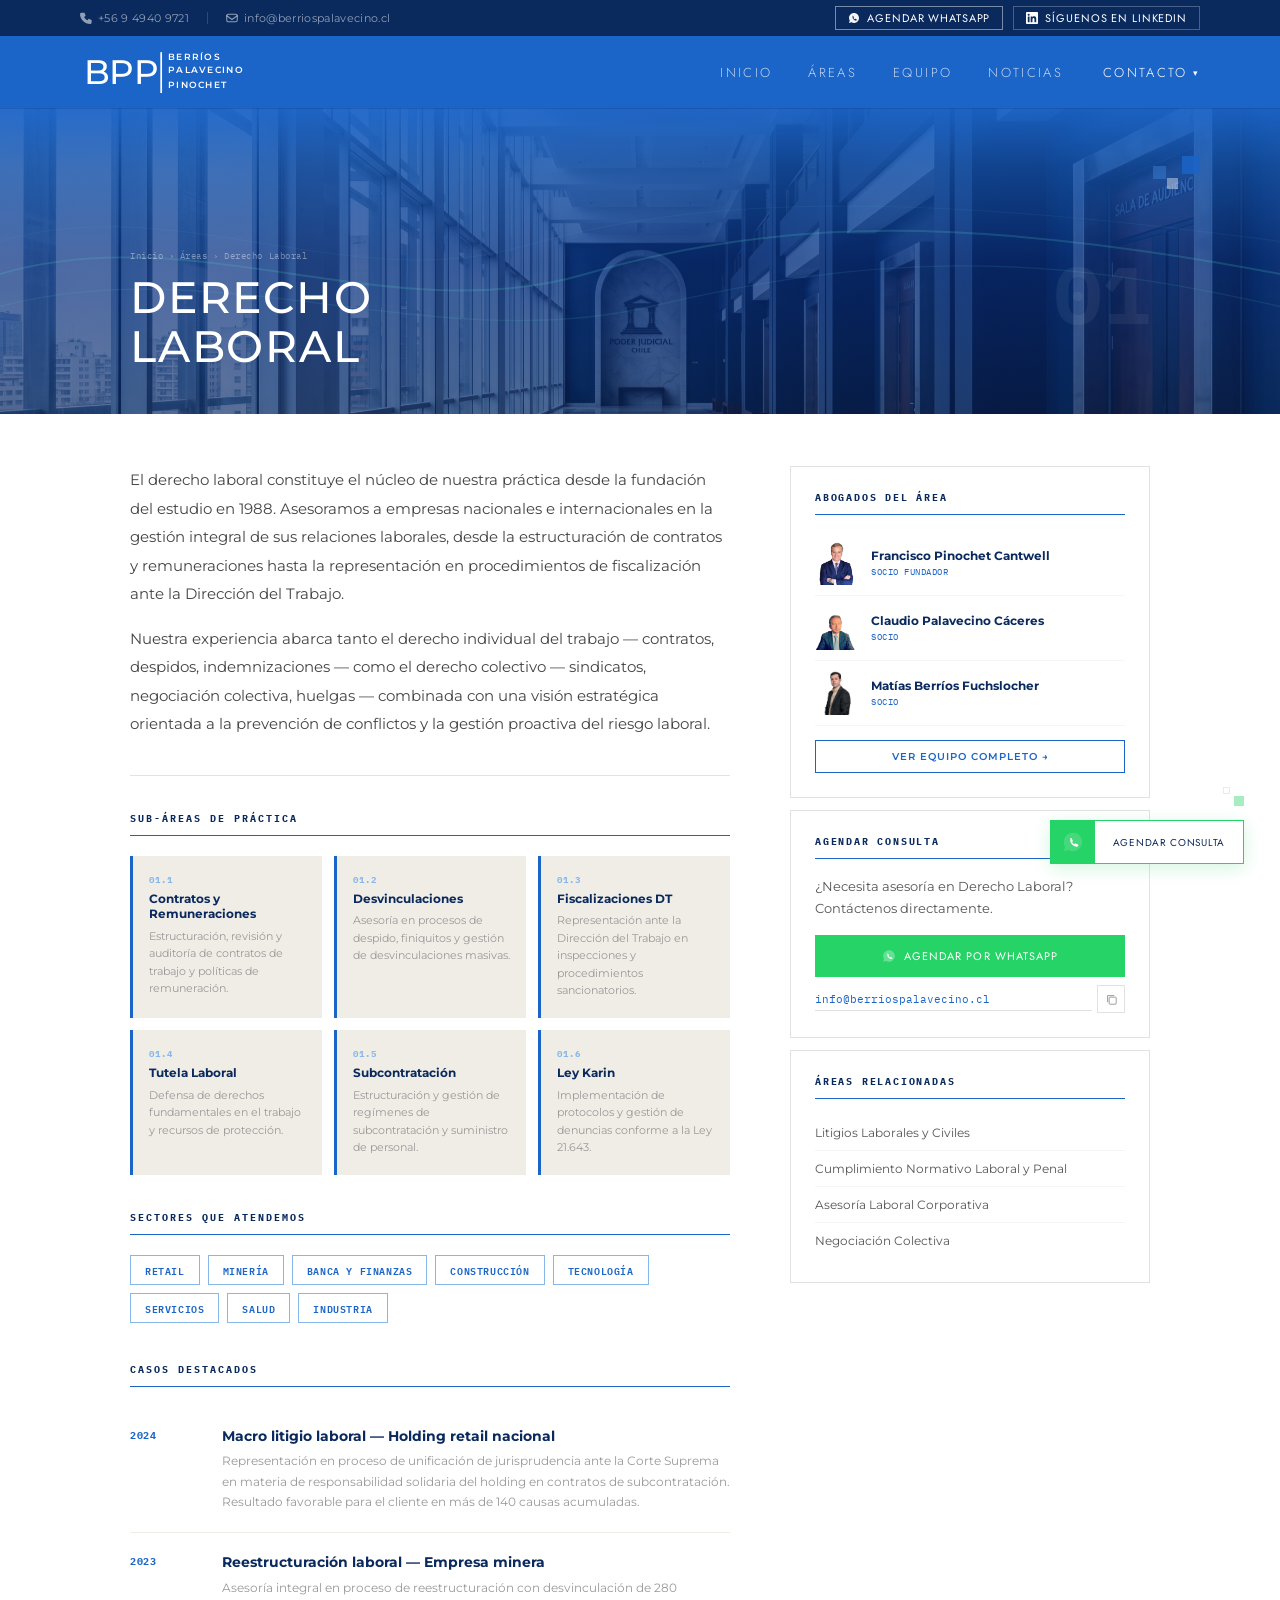
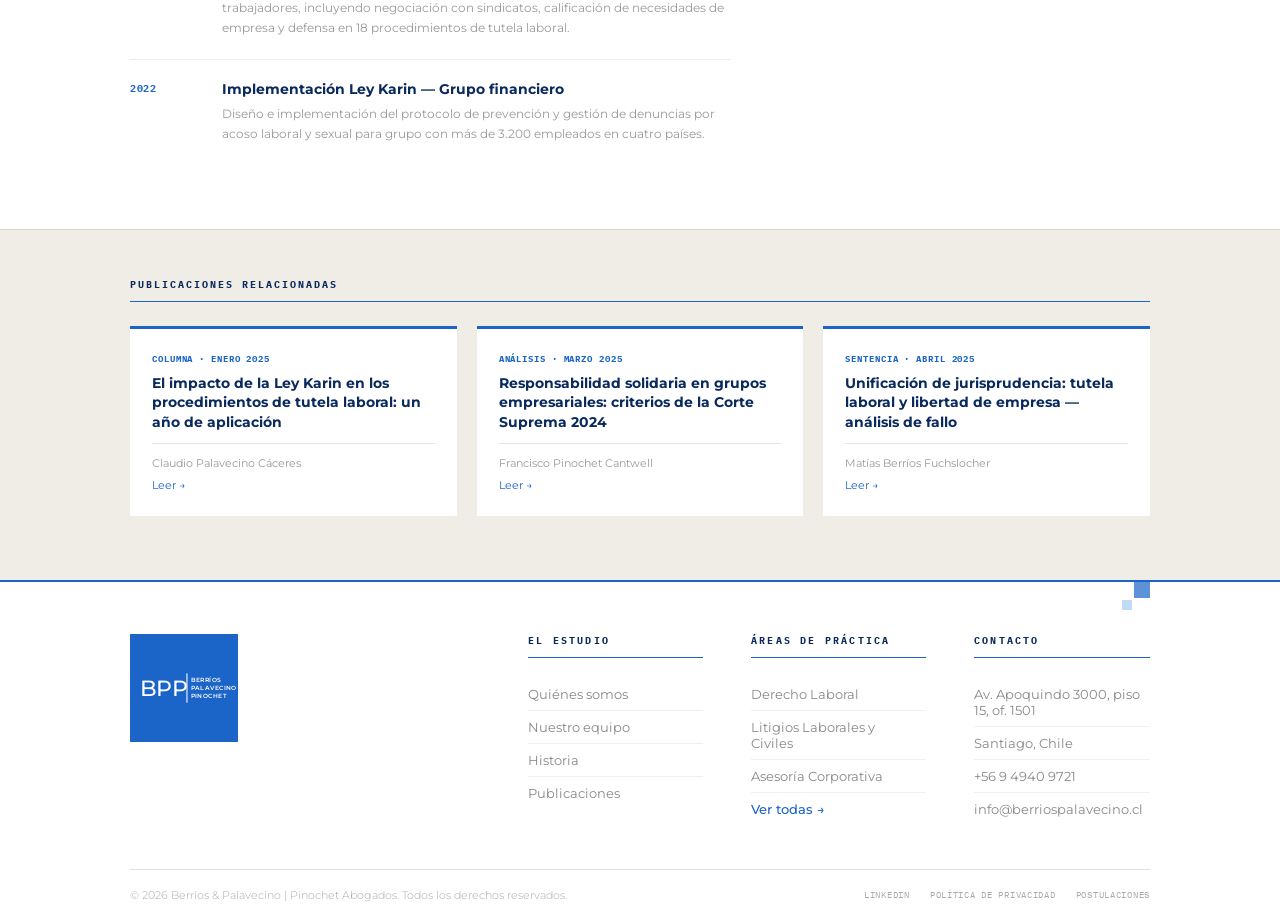
==== commit 2fd40d69: "refactor: migrate assets to centralized directory and update HTML references with SEO meta tags and " ====
--- a/BPP_Area_Detalle.html
+++ b/BPP_Area_Detalle.html
@@ -5,6 +5,13 @@
   <meta charset="UTF-8">
   <meta name="viewport" content="width=device-width, initial-scale=1.0">
   <title>Derecho Laboral — BPP Abogados</title>
+  <meta name="description"
+    content="Asesoría legal especializada en derecho laboral: contratos, negociación colectiva, litigios y defensa ante la Dirección del Trabajo. Más de 35 años de experiencia en BPP Abogados.">
+  <meta property="og:type" content="website">
+  <meta property="og:title" content="Derecho Laboral — BPP Abogados">
+  <meta property="og:description"
+    content="Asesoría legal especializada en derecho laboral, negociación colectiva y litigios, con más de 35 años de experiencia.">
+  <meta property="og:image" content="assets/area-img-01.jpg">
   <link rel="preconnect" href="https://fonts.googleapis.com">
   <link rel="preconnect" href="https://fonts.gstatic.com" crossorigin>
   <link
@@ -345,7 +352,7 @@
     .sh-img {
       position: absolute;
       inset: 0;
-      background-image: url('area-img-01.jpg');
+      background-image: url('assets/area-img-01.jpg');
       background-size: cover;
       background-position: center;
     }
@@ -1337,7 +1344,7 @@
       </ul>
       <!-- Menú desplegable Contacto -->
       <div class="nav-dropdown">
-        <button class="nav-dropdown-toggle active">
+        <button class="nav-dropdown-toggle active" aria-haspopup="menu" aria-expanded="false">
           Contacto <span class="arrow">▾</span>
         </button>
         <div class="nav-dropdown-menu">
@@ -1500,7 +1507,7 @@
 
           <a href="./BPP_Asociado_Detalle.html" class="sidebar-lawyer">
             <div class="sidebar-lawyer-photo">
-              <img src="francisco.webp" alt="Francisco Pinochet" onerror="this.style.display='none'">
+              <img src="assets/francisco.webp" alt="Francisco Pinochet" loading="lazy" onerror="this.style.display='none'">
             </div>
             <div>
               <div class="sidebar-lawyer-name">Francisco Pinochet Cantwell</div>
@@ -1510,7 +1517,7 @@
 
           <a href="./BPP_Asociado_Detalle.html" class="sidebar-lawyer">
             <div class="sidebar-lawyer-photo">
-              <img src="claudio.webp" alt="Claudio Palavecino" onerror="this.style.display='none'">
+              <img src="assets/claudio.webp" alt="Claudio Palavecino" loading="lazy" onerror="this.style.display='none'">
             </div>
             <div>
               <div class="sidebar-lawyer-name">Claudio Palavecino Cáceres</div>
@@ -1520,7 +1527,7 @@
 
           <a href="./BPP_Asociado_Detalle.html" class="sidebar-lawyer">
             <div class="sidebar-lawyer-photo">
-              <img src="matias.webp" alt="Matías Berríos" onerror="this.style.display='none'">
+              <img src="assets/matias.webp" alt="Matías Berríos" loading="lazy" onerror="this.style.display='none'">
             </div>
             <div>
               <div class="sidebar-lawyer-name">Matías Berríos Fuchslocher</div>
@@ -1678,7 +1685,7 @@
         <div class="footer-legal-links">
           <a href="#" class="footer-legal-link">LinkedIn</a>
           <a href="#" class="footer-legal-link">Política de privacidad</a>
-          <a href="#" class="footer-legal-link">Postulaciones</a>
+          <a href="./BPP_Postulacion.html" class="footer-legal-link">Postulaciones</a>
         </div>
       </div>
     </div>
@@ -1702,6 +1709,16 @@
   <div class="fab-decor-2"></div>
 
   <script>
+    /* ── DROPDOWN CONTACTO — sincroniza aria-expanded ── */
+    document.querySelectorAll(".nav-dropdown").forEach(function (dd) {
+      var toggle = dd.querySelector(".nav-dropdown-toggle");
+      if (!toggle) return;
+      var setExpanded = function (v) { toggle.setAttribute("aria-expanded", v); };
+      dd.addEventListener("mouseenter", function () { setExpanded("true"); });
+      dd.addEventListener("mouseleave", function () { setExpanded("false"); });
+      dd.addEventListener("focusin", function () { setExpanded("true"); });
+      dd.addEventListener("focusout", function () { setExpanded("false"); });
+    });
     /* ── COPIAR EMAIL ── */
     function copyEmail(btn, email) {
       navigator.clipboard.writeText(email).then(() => {
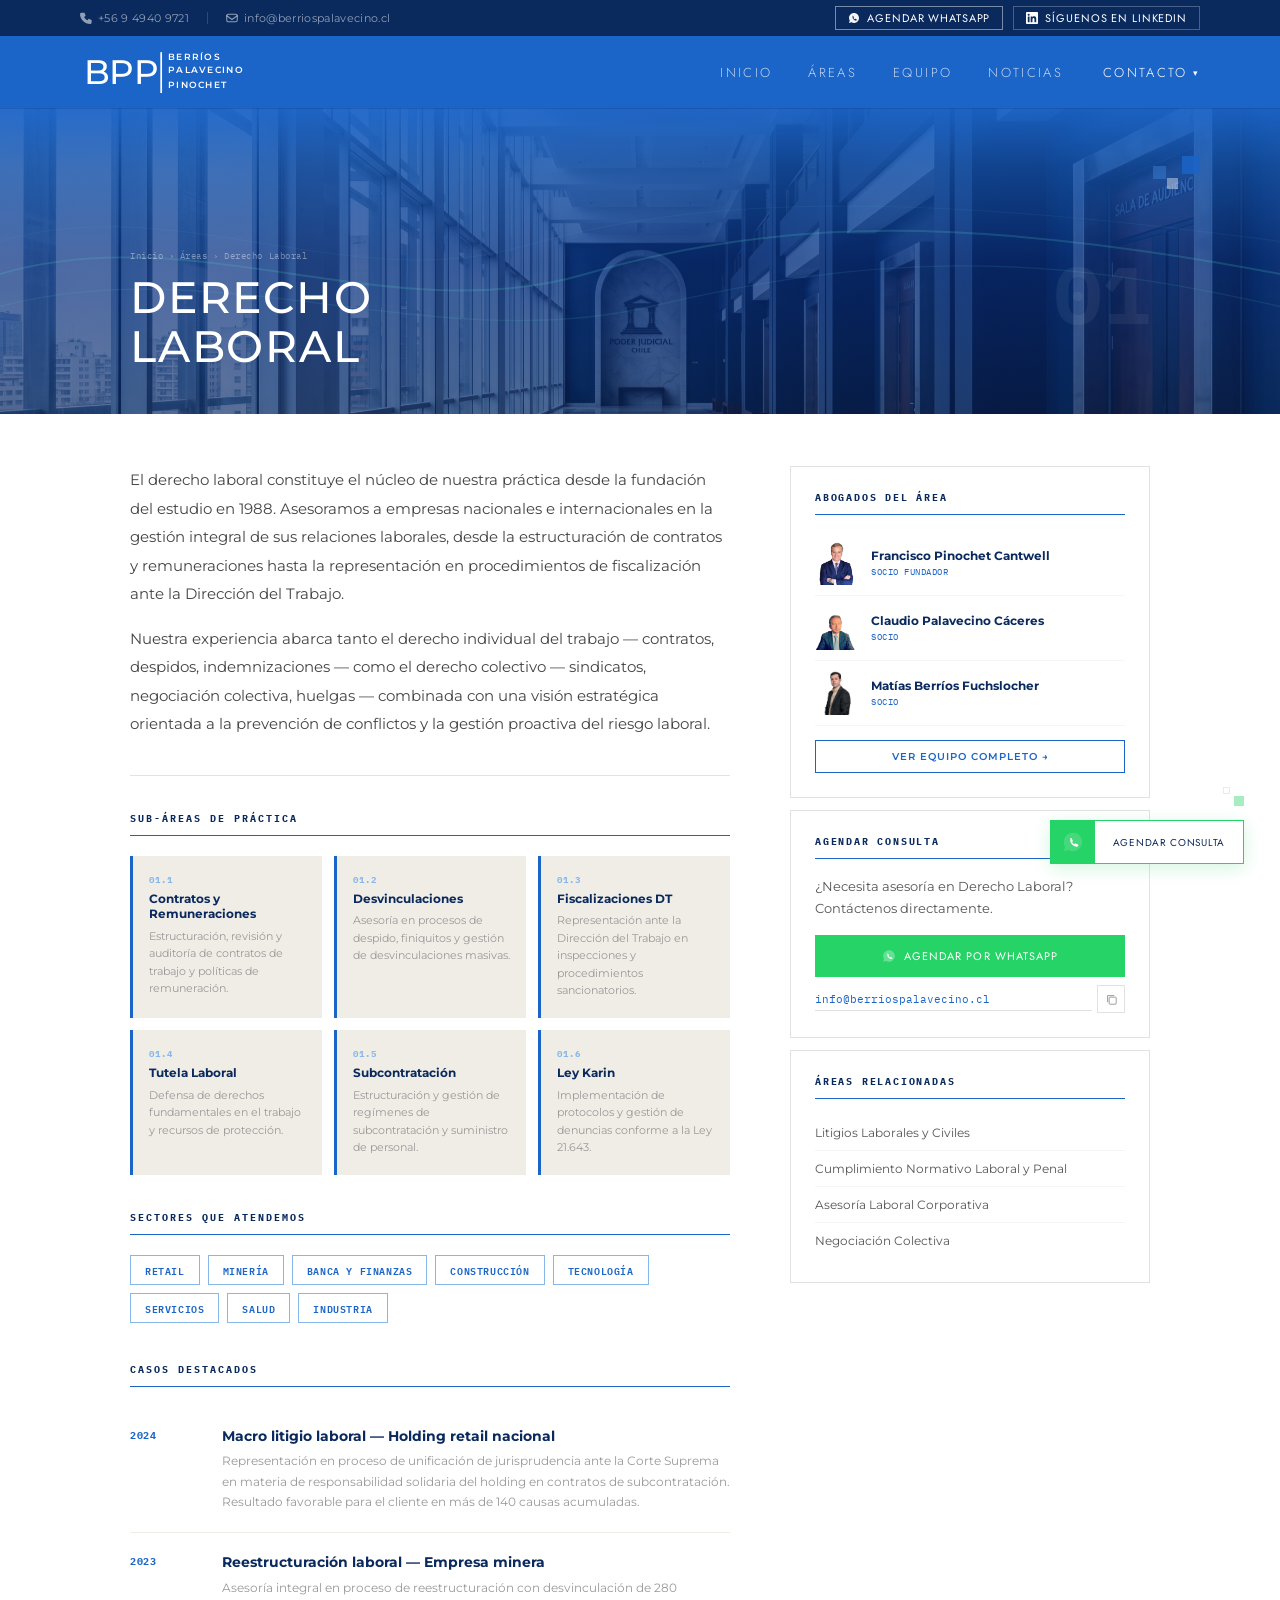
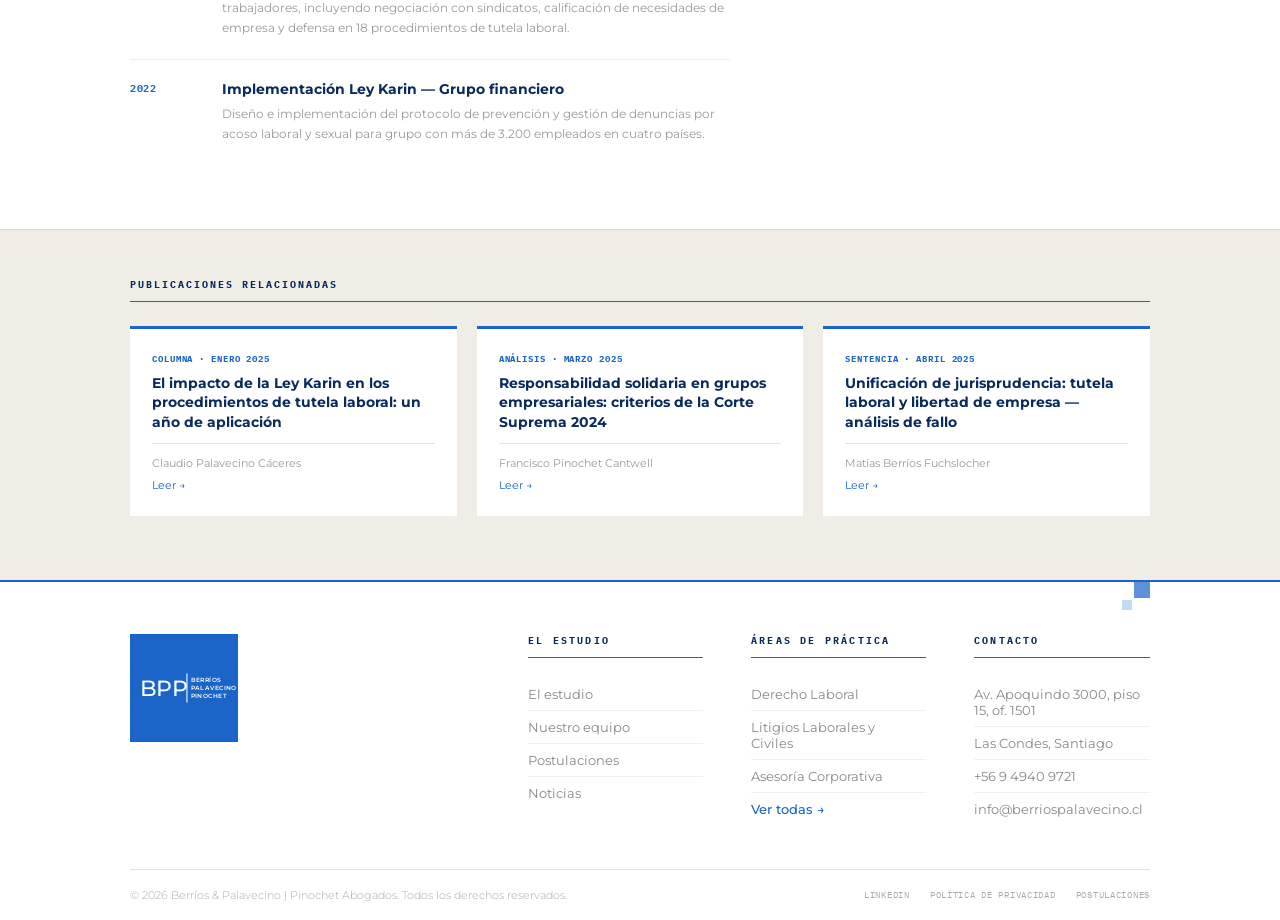
==== commit ae0e51db: "refactor: extract CSS and component logic into external files to modularize project structure" ====
--- a/BPP_Area_Detalle.html
+++ b/BPP_Area_Detalle.html
@@ -4,6 +4,7 @@
 <head>
   <meta charset="UTF-8">
   <meta name="viewport" content="width=device-width, initial-scale=1.0">
+  <script src="assets/components.js"></script>
   <title>Derecho Laboral — BPP Abogados</title>
   <meta name="description"
     content="Asesoría legal especializada en derecho laboral: contratos, negociación colectiva, litigios y defensa ante la Dirección del Trabajo. Más de 35 años de experiencia en BPP Abogados.">
@@ -17,40 +18,9 @@
   <link
     href="https://fonts.googleapis.com/css2?family=Crimson+Pro:ital,wght@0,400;0,600;1,400&family=IBM+Plex+Mono:wght@400;600;700&family=Jost:wght@300;400;500&family=Montserrat:wght@400;500;700;800&display=swap"
     rel="stylesheet">
+  <link rel="stylesheet" href="assets/styles.css">
   <style>
-    /* ══════════════════════════════════════════════════════
-   VARIABLES
-══════════════════════════════════════════════════════ */
-    :root {
-      --blue: #1B64C8;
-      --blue-dk: #1450A8;
-      --blue-xdk: #0A2A5E;
-      --blue-md: #3D7FD4;
-      --blue-lt: #85B7EB;
-      --wa-green: #25D366;
-      --li-blue: #0A66C2;
-      --white: #FFFFFF;
-      --gray-bg: #F5F5F5;
-      --gray-lt: #E2E2E2;
-      --gray-mid: #999999;
-      --gray-dk: #2A2A2A;
-      --area-bg: #F0EDE6;
-    }
-
-    /* ══════════════════════════════════════════════════════
-   RESET Y BASE
-══════════════════════════════════════════════════════ */
-    * {
-      margin: 0;
-      padding: 0;
-      box-sizing: border-box;
-    }
-
-    html {
-      scroll-behavior: smooth;
-    }
-
-    body {
+body {
       font-family: 'Montserrat', sans-serif;
       background: var(--gray-bg);
       color: var(--gray-dk);
@@ -58,289 +28,7 @@
       padding-top: 108px;
     }
 
-    /* ══════════════════════════════════════════════════════
-   TOPBAR
-══════════════════════════════════════════════════════ */
-    .topbar {
-      position: fixed;
-      top: 0;
-      left: 0;
-      right: 0;
-      z-index: 300;
-      background: var(--blue-xdk);
-      height: 36px;
-      display: flex;
-      align-items: center;
-      padding: 0 80px;
-      gap: 18px;
-    }
-
-    .topbar-left {
-      display: flex;
-      align-items: center;
-      gap: 18px;
-    }
-
-    .topbar-spacer {
-      flex: 1;
-    }
-
-    .topbar-right {
-      display: flex;
-      align-items: center;
-      gap: 10px;
-    }
-
-    .topbar-sep {
-      width: 1px;
-      height: 12px;
-      background: rgba(255, 255, 255, .15);
-    }
-
-    .topbar-link {
-      display: flex;
-      align-items: center;
-      gap: 6px;
-      font-size: 11px;
-      color: rgba(255, 255, 255, .55);
-      text-decoration: none;
-      letter-spacing: .03em;
-      transition: color .2s;
-    }
-
-    .topbar-link:hover {
-      color: #fff;
-    }
-
-    .topbar-link-icon {
-      width: 12px;
-      height: 12px;
-      flex-shrink: 0;
-    }
-
-    .topbar-btn {
-      display: inline-flex;
-      align-items: center;
-      gap: 7px;
-      height: 24px;
-      padding: 0 12px;
-      font-family: 'Jost', sans-serif;
-      font-size: 11px;
-      font-weight: 400;
-      letter-spacing: .08em;
-      text-transform: uppercase;
-      text-decoration: none;
-      color: #fff;
-      background: transparent;
-      transition: background .2s, border-color .2s, transform .15s;
-    }
-
-    .topbar-btn:hover {
-      transform: translateY(-1px);
-    }
-
-    .topbar-btn-icon {
-      width: 12px;
-      height: 12px;
-      flex-shrink: 0;
-    }
-
-    .topbar-btn--wa {
-      border: 1.5px solid rgba(255, 255, 255, .45);
-    }
-
-    .topbar-btn--wa:hover {
-      background: var(--wa-green);
-      border-color: var(--wa-green);
-    }
-
-    .topbar-btn--li {
-      border: 1.5px solid rgba(255, 255, 255, .25);
-    }
-
-    .topbar-btn--li:hover {
-      background: var(--li-blue);
-      border-color: var(--li-blue);
-    }
-
-    .topbar-btn-label--short {
-      display: none;
-    }
-
-    /* ══════════════════════════════════════════════════════
-   NAV
-══════════════════════════════════════════════════════ */
-    .nav {
-      position: fixed;
-      top: 36px;
-      left: 0;
-      right: 0;
-      height: 72px;
-      z-index: 200;
-      display: flex;
-      align-items: center;
-      justify-content: space-between;
-      padding: 0 80px;
-      background: var(--blue);
-      box-shadow: 0 1px 0 rgba(0, 0, 0, .12);
-    }
-
-    .nav-logo {
-      display: flex;
-      align-items: center;
-      text-decoration: none;
-      flex-shrink: 0;
-    }
-
-    .nav-right {
-      display: flex;
-      align-items: center;
-      gap: 40px;
-    }
-
-    .nav-links {
-      display: flex;
-      gap: 36px;
-      list-style: none;
-    }
-
-    .nav-links li a {
-      font-family: 'Jost', sans-serif;
-      font-size: 13px;
-      font-weight: 300;
-      letter-spacing: .18em;
-      text-transform: uppercase;
-      text-decoration: none;
-      transition: color .2s;
-      white-space: nowrap;
-      color: rgba(255, 255, 255, .72);
-    }
-
-    .nav-links li a:hover,
-    .nav-links li a.active {
-      color: #fff;
-    }
-
-    /* Menú desplegable de Contacto */
-    .nav-dropdown {
-      position: relative;
-    }
-
-    .nav-dropdown-toggle {
-      font-family: 'Jost', sans-serif;
-      font-size: 13px;
-      font-weight: 300;
-      letter-spacing: .18em;
-      text-transform: uppercase;
-      color: #fff;
-      background: none;
-      border: none;
-      cursor: pointer;
-      display: flex;
-      align-items: center;
-      gap: 5px;
-      padding: 0;
-      transition: color .2s;
-    }
-
-    .nav-dropdown-toggle .arrow {
-      font-size: 9px;
-      transition: transform .2s;
-    }
-
-    .nav-dropdown:hover .nav-dropdown-toggle .arrow {
-      transform: rotate(180deg);
-    }
-
-    /* Puente invisible que cubre el gap entre botón y menú */
-    .nav-dropdown::after {
-      content: '';
-      position: absolute;
-      top: 100%;
-      left: -20px;
-      right: -20px;
-      height: 18px;
-      /* cubre el gap de 14px + margen */
-      background: transparent;
-    }
-
-    .nav-dropdown-menu {
-      position: absolute;
-      top: calc(100% + 14px);
-      right: 0;
-      background: var(--blue-xdk);
-      min-width: 220px;
-      padding: 6px 0;
-      z-index: 100;
-      opacity: 0;
-      pointer-events: none;
-      transform: translateY(-6px);
-      transition: opacity .2s, transform .2s;
-      box-shadow: 0 8px 24px rgba(0, 0, 0, .2);
-    }
-
-    .nav-dropdown:hover .nav-dropdown-menu,
-    .nav-dropdown:focus-within .nav-dropdown-menu {
-      opacity: 1;
-      pointer-events: auto;
-      transform: translateY(0);
-    }
-
-    .nav-dropdown-item {
-      display: flex;
-      align-items: center;
-      gap: 8px;
-      padding: 10px 18px;
-      font-size: 12px;
-      font-weight: 400;
-      color: rgba(255, 255, 255, .7);
-      text-decoration: none;
-      letter-spacing: .06em;
-      transition: background .15s, color .15s;
-      font-family: 'Jost', sans-serif;
-    }
-
-    .nav-dropdown-item:hover {
-      background: rgba(255, 255, 255, .08);
-      color: #fff;
-    }
-
-    .nav-dropdown-item.active {
-      color: #fff;
-      background: rgba(27, 100, 200, .5);
-    }
-
-    .nav-dropdown-item-dot {
-      width: 5px;
-      height: 5px;
-      border-radius: 50%;
-      background: var(--blue-lt);
-      flex-shrink: 0;
-    }
-
-    .nav-cta {
-      font-family: 'Jost', sans-serif;
-      font-size: 11px;
-      font-weight: 400;
-      letter-spacing: .18em;
-      text-transform: uppercase;
-      text-decoration: none;
-      padding: 10px 24px;
-      color: var(--blue);
-      background: #fff;
-      border: 1.5px solid #fff;
-      transition: background .2s;
-      white-space: nowrap;
-    }
-
-    .nav-cta:hover {
-      background: rgba(255, 255, 255, .88);
-    }
-
-    /* ══════════════════════════════════════════════════════
-   HERO
-══════════════════════════════════════════════════════ */
-    .section-hero {
+.section-hero {
       height: 306px;
       background: var(--blue-xdk);
       position: relative;
@@ -349,7 +37,7 @@
       align-items: flex-end;
     }
 
-    .sh-img {
+.sh-img {
       position: absolute;
       inset: 0;
       background-image: url('assets/area-img-01.jpg');
@@ -357,7 +45,7 @@
       background-position: center;
     }
 
-    .sh-overlay {
+.sh-overlay {
       position: absolute;
       inset: 0;
       background: linear-gradient(180deg,
@@ -367,14 +55,14 @@
           rgba(10, 40, 100, .62) 100%);
     }
 
-    .sh-wave {
+.sh-wave {
       position: absolute;
       inset: 0;
       opacity: .2;
       pointer-events: none;
     }
 
-    .sh-sq1 {
+.sh-sq1 {
       position: absolute;
       top: 48px;
       right: 80px;
@@ -385,7 +73,7 @@
       z-index: 3;
     }
 
-    .sh-sq2 {
+.sh-sq2 {
       position: absolute;
       top: 70px;
       right: 102px;
@@ -395,7 +83,7 @@
       z-index: 3;
     }
 
-    .sh-sq3 {
+.sh-sq3 {
       position: absolute;
       top: 58px;
       right: 114px;
@@ -406,7 +94,7 @@
       z-index: 3;
     }
 
-    .sh-inner {
+.sh-inner {
       position: relative;
       z-index: 4;
       width: 100%;
@@ -419,9 +107,9 @@
       gap: 40px;
     }
 
-    .sh-left {}
-
-    .sh-breadcrumb {
+.sh-left {}
+
+.sh-breadcrumb {
       font-family: 'IBM Plex Mono', monospace;
       font-size: 9px;
       color: rgba(255, 255, 255, .4);
@@ -430,17 +118,17 @@
       display: block;
     }
 
-    .sh-breadcrumb a {
+.sh-breadcrumb a {
       color: rgba(255, 255, 255, .4);
       text-decoration: none;
       transition: color .2s;
     }
 
-    .sh-breadcrumb a:hover {
+.sh-breadcrumb a:hover {
       color: rgba(255, 255, 255, .75);
     }
 
-    .sh-title {
+.sh-title {
       font-size: clamp(32px, 4vw, 44px);
       font-weight: 500;
       color: #fff;
@@ -449,7 +137,7 @@
       letter-spacing: .04em;
     }
 
-    .sh-num {
+.sh-num {
       font-family: 'IBM Plex Mono', monospace;
       font-size: 80px;
       font-weight: 800;
@@ -460,15 +148,12 @@
       flex-shrink: 0;
     }
 
-    /* ══════════════════════════════════════════════════════
-   SECCIÓN PRINCIPAL
-══════════════════════════════════════════════════════ */
-    .main-section {
+.main-section {
       background: #fff;
       padding: 0 0 0;
     }
 
-    .main-inner {
+.main-inner {
       max-width: 1180px;
       margin: 0 auto;
       padding: 0 80px;
@@ -478,31 +163,28 @@
       align-items: start;
     }
 
-    /* ── COLUMNA IZQUIERDA ── */
-    .col-main {
+.col-main {
       padding: 52px 0 64px;
     }
 
-    /* Bloque intro */
-    .area-intro {
+.area-intro {
       padding-bottom: 36px;
       margin-bottom: 36px;
       border-bottom: .5px solid var(--gray-lt);
     }
 
-    .area-intro p {
+.area-intro p {
       font-size: 15px;
       color: #444;
       line-height: 1.9;
       margin-bottom: 16px;
     }
 
-    .area-intro p:last-child {
+.area-intro p:last-child {
       margin-bottom: 0;
     }
 
-    /* Sub-áreas */
-    .block-title {
+.block-title {
       font-family: 'IBM Plex Mono', monospace;
       font-size: 10px;
       font-weight: 700;
@@ -515,25 +197,25 @@
       display: block;
     }
 
-    .subareas-grid {
+.subareas-grid {
       display: grid;
       grid-template-columns: repeat(3, 1fr);
       gap: 12px;
       margin-bottom: 36px;
     }
 
-    .subarea-card {
+.subarea-card {
       background: var(--area-bg);
       padding: 18px 16px;
       border-left: 3px solid var(--blue);
       transition: background .2s;
     }
 
-    .subarea-card:hover {
+.subarea-card:hover {
       background: #E8E4D9;
     }
 
-    .subarea-num {
+.subarea-num {
       font-family: 'IBM Plex Mono', monospace;
       font-size: 9px;
       font-weight: 700;
@@ -542,7 +224,7 @@
       margin-bottom: 6px;
     }
 
-    .subarea-name {
+.subarea-name {
       font-size: 12px;
       font-weight: 700;
       color: var(--blue-xdk);
@@ -550,24 +232,23 @@
       margin-bottom: 6px;
     }
 
-    .subarea-desc {
+.subarea-desc {
       font-size: 11px;
       color: var(--gray-mid);
       line-height: 1.6;
     }
 
-    /* Sectores */
-    .sectores-wrap {
+.sectores-wrap {
       margin-bottom: 40px;
     }
 
-    .sectores-tags {
+.sectores-tags {
       display: flex;
       flex-wrap: wrap;
       gap: 8px;
     }
 
-    .sector-tag {
+.sector-tag {
       font-family: 'IBM Plex Mono', monospace;
       font-size: 10px;
       font-weight: 600;
@@ -580,20 +261,19 @@
       cursor: default;
     }
 
-    .sector-tag:hover {
+.sector-tag:hover {
       background: var(--blue);
       color: #fff;
       border-color: var(--blue);
     }
 
-    /* Casos destacados */
-    .casos-list {
+.casos-list {
       display: flex;
       flex-direction: column;
       gap: 0;
     }
 
-    .caso-item {
+.caso-item {
       display: grid;
       grid-template-columns: 72px 1fr;
       gap: 20px;
@@ -601,11 +281,11 @@
       border-bottom: .5px solid #F0EDE6;
     }
 
-    .caso-item:last-child {
+.caso-item:last-child {
       border-bottom: none;
     }
 
-    .caso-year {
+.caso-year {
       font-family: 'IBM Plex Mono', monospace;
       font-size: 10px;
       font-weight: 700;
@@ -614,7 +294,7 @@
       padding-top: 2px;
     }
 
-    .caso-title {
+.caso-title {
       font-size: 14px;
       font-weight: 700;
       color: var(--blue-xdk);
@@ -622,33 +302,32 @@
       margin-bottom: 6px;
     }
 
-    .caso-desc {
+.caso-desc {
       font-size: 12px;
       color: var(--gray-mid);
       line-height: 1.7;
     }
 
-    /* Publicaciones */
-    .publicaciones-section {
+.publicaciones-section {
       background: var(--area-bg);
       padding: 48px 0 64px;
       border-top: .5px solid #D8D4C8;
     }
 
-    .pub-inner {
+.pub-inner {
       max-width: 1180px;
       margin: 0 auto;
       padding: 0 80px;
     }
 
-    .pub-grid {
+.pub-grid {
       display: grid;
       grid-template-columns: repeat(3, 1fr);
       gap: 20px;
       margin-top: 24px;
     }
 
-    .pub-card {
+.pub-card {
       background: #fff;
       padding: 24px 22px;
       border-top: 3px solid var(--blue);
@@ -658,12 +337,12 @@
       flex-direction: column;
     }
 
-    .pub-card:hover {
+.pub-card:hover {
       transform: translateY(-4px);
       box-shadow: 0 8px 24px rgba(27, 100, 200, .1);
     }
 
-    .pub-meta {
+.pub-meta {
       font-family: 'IBM Plex Mono', monospace;
       font-size: 9px;
       font-weight: 700;
@@ -673,7 +352,7 @@
       margin-bottom: 10px;
     }
 
-    .pub-title {
+.pub-title {
       font-size: 14px;
       font-weight: 700;
       color: var(--blue-xdk);
@@ -682,7 +361,7 @@
       flex: 1;
     }
 
-    .pub-author {
+.pub-author {
       font-size: 11px;
       color: var(--gray-mid);
       margin-top: auto;
@@ -690,28 +369,26 @@
       border-top: .5px solid var(--gray-lt);
     }
 
-    .pub-arrow {
+.pub-arrow {
       font-size: 11px;
       color: var(--blue);
       margin-top: 8px;
     }
 
-    /* ── COLUMNA DERECHA — SIDEBAR ── */
-    .col-sidebar {
+.col-sidebar {
       padding: 52px 0 64px;
       position: sticky;
       top: 120px;
     }
 
-    /* Bloque genérico del sidebar */
-    .sidebar-block {
+.sidebar-block {
       padding: 24px;
       margin-bottom: 12px;
       background: #fff;
       border: .5px solid var(--gray-lt);
     }
 
-    .sidebar-block-title {
+.sidebar-block-title {
       font-family: 'IBM Plex Mono', monospace;
       font-size: 10px;
       font-weight: 700;
@@ -724,8 +401,7 @@
       display: block;
     }
 
-    /* Abogados en sidebar */
-    .sidebar-lawyer {
+.sidebar-lawyer {
       display: flex;
       align-items: center;
       gap: 12px;
@@ -735,11 +411,11 @@
       transition: background .2s;
     }
 
-    .sidebar-lawyer:last-of-type {
+.sidebar-lawyer:last-of-type {
       border-bottom: none;
     }
 
-    .sidebar-lawyer-photo {
+.sidebar-lawyer-photo {
       width: 44px;
       height: 44px;
       flex-shrink: 0;
@@ -747,7 +423,7 @@
       background: linear-gradient(160deg, var(--blue-lt), var(--blue-md));
     }
 
-    .sidebar-lawyer-photo img {
+.sidebar-lawyer-photo img {
       width: 100%;
       height: 100%;
       object-fit: cover;
@@ -755,14 +431,14 @@
       display: block;
     }
 
-    .sidebar-lawyer-name {
+.sidebar-lawyer-name {
       font-size: 12px;
       font-weight: 700;
       color: var(--blue-xdk);
       line-height: 1.2;
     }
 
-    .sidebar-lawyer-role {
+.sidebar-lawyer-role {
       font-family: 'IBM Plex Mono', monospace;
       font-size: 9px;
       color: var(--blue);
@@ -771,8 +447,7 @@
       margin-top: 2px;
     }
 
-    /* CTA equipos */
-    .sidebar-cta-link {
+.sidebar-cta-link {
       display: flex;
       align-items: center;
       justify-content: center;
@@ -789,20 +464,19 @@
       transition: all .2s;
     }
 
-    .sidebar-cta-link:hover {
+.sidebar-cta-link:hover {
       background: var(--blue);
       color: #fff;
     }
 
-    /* Bloque contacto */
-    .sidebar-contact-intro {
+.sidebar-contact-intro {
       font-size: 13px;
       color: #555;
       line-height: 1.7;
       margin-bottom: 16px;
     }
 
-    .sidebar-btn-wa {
+.sidebar-btn-wa {
       display: flex;
       align-items: center;
       justify-content: center;
@@ -820,17 +494,17 @@
       margin-bottom: 8px;
     }
 
-    .sidebar-btn-wa:hover {
+.sidebar-btn-wa:hover {
       background: #1DA851;
     }
 
-    .sidebar-email-row {
+.sidebar-email-row {
       display: flex;
       align-items: center;
       gap: 5px;
     }
 
-    .sidebar-email {
+.sidebar-email {
       flex: 1;
       font-family: 'IBM Plex Mono', monospace;
       font-size: 11px;
@@ -841,11 +515,11 @@
       transition: border-color .2s;
     }
 
-    .sidebar-email:hover {
+.sidebar-email:hover {
       border-color: var(--blue);
     }
 
-    .sidebar-copy-btn {
+.sidebar-copy-btn {
       width: 28px;
       height: 28px;
       display: flex;
@@ -859,17 +533,17 @@
       transition: border-color .2s, background .2s;
     }
 
-    .sidebar-copy-btn:hover {
+.sidebar-copy-btn:hover {
       border-color: var(--blue);
       background: var(--blue);
     }
 
-    .sidebar-copy-btn:hover svg rect,
+.sidebar-copy-btn:hover svg rect,
     .sidebar-copy-btn:hover svg path {
       stroke: #fff !important;
     }
 
-    .sidebar-copy-btn .copy-check {
+.sidebar-copy-btn .copy-check {
       position: absolute;
       inset: 0;
       display: flex;
@@ -882,16 +556,15 @@
       transition: opacity .2s;
     }
 
-    .sidebar-copy-btn.copied {
+.sidebar-copy-btn.copied {
       border-color: var(--blue);
     }
 
-    .sidebar-copy-btn.copied .copy-check {
+.sidebar-copy-btn.copied .copy-check {
       opacity: 1;
     }
 
-    /* Áreas relacionadas */
-    .sidebar-related-link {
+.sidebar-related-link {
       display: flex;
       align-items: center;
       justify-content: space-between;
@@ -903,467 +576,111 @@
       transition: color .2s;
     }
 
-    .sidebar-related-link:last-child {
+.sidebar-related-link:last-child {
       border-bottom: none;
     }
 
-    .sidebar-related-link:hover {
+.sidebar-related-link:hover {
       color: var(--blue);
     }
 
-    .sidebar-related-arrow {
+.sidebar-related-arrow {
       color: var(--blue);
       opacity: 0;
       transition: opacity .2s;
     }
 
-    .sidebar-related-link:hover .sidebar-related-arrow {
+.sidebar-related-link:hover .sidebar-related-arrow {
       opacity: 1;
     }
 
-    /* ══════════════════════════════════════════════════════
-   FOOTER
-══════════════════════════════════════════════════════ */
-    .footer {
-      background: white;
-      border-top: 2px solid var(--blue);
-    }
-
-    .footer-inner {
-      max-width: 1180px;
-      margin: 0 auto;
-      padding: 0 80px;
-    }
-
-    .footer-top {
-      display: grid;
-      grid-template-columns: 2fr 1fr 1fr 1fr;
-      gap: 48px;
-      padding: 52px 0 44px;
-      position: relative;
-    }
-
-    .footer-decor-1 {
-      position: absolute;
-      top: 0;
-      right: 0;
-      width: 16px;
-      height: 16px;
-      background: var(--blue);
-      opacity: .7;
-    }
-
-    .footer-decor-2 {
-      position: absolute;
-      top: 18px;
-      right: 18px;
-      width: 10px;
-      height: 10px;
-      background: var(--blue-lt);
-      opacity: .5;
-    }
-
-    .footer-logo {
-      display: flex;
-      align-items: center;
-      margin-bottom: 14px;
-    }
-
-    .footer-col-title {
-      font-family: 'IBM Plex Mono', monospace;
-      font-size: 10px;
-      font-weight: 700;
-      color: var(--blue-xdk);
-      letter-spacing: .22em;
-      text-transform: uppercase;
-      margin-bottom: 20px;
-      padding-bottom: 10px;
-      border-bottom: 1.5px solid var(--blue);
-    }
-
-    .footer-col-link {
-      font-size: 13px;
-      color: #888;
-      text-decoration: none;
-      padding: 8px 0;
-      border-bottom: .5px solid #F0F0F0;
-      display: flex;
-      align-items: center;
-      justify-content: space-between;
-      transition: color .2s;
-    }
-
-    .footer-col-link:hover {
-      color: var(--blue);
-    }
-
-    .footer-col-link:last-child {
-      border-bottom: none;
-    }
-
-    .footer-col-link-arrow {
-      font-size: 12px;
-      color: var(--blue);
-      opacity: 0;
-      transition: opacity .2s;
-    }
-
-    .footer-col-link:hover .footer-col-link-arrow {
-      opacity: 1;
-    }
-
-    .footer-bottom {
-      border-top: .5px solid var(--gray-lt);
-      padding: 18px 0;
-      display: flex;
-      justify-content: space-between;
-      align-items: center;
-    }
-
-    .footer-copy {
-      font-size: 11px;
-      color: #aaa;
-      font-weight: 300;
-    }
-
-    .footer-legal-links {
-      display: flex;
-      gap: 20px;
-    }
-
-    .footer-legal-link {
-      font-family: 'IBM Plex Mono', monospace;
-      font-size: 9px;
-      letter-spacing: .08em;
-      text-transform: uppercase;
-      color: #aaa;
-      text-decoration: none;
-      transition: color .2s;
-    }
-
-    .footer-legal-link:hover {
-      color: var(--blue);
-    }
-
-    /* ══════════════════════════════════════════════════════
-   FAB WHATSAPP
-══════════════════════════════════════════════════════ */
-    .fab {
-      position: fixed;
-      bottom: 36px;
-      right: 36px;
-      z-index: 9999;
-      display: inline-flex;
-      align-items: center;
-      background: #fff;
-      border: 1.5px solid var(--wa-green);
-      height: 44px;
-      text-decoration: none;
-      overflow: hidden;
-      box-shadow: 0 4px 18px rgba(37, 211, 102, .2);
-      transition: box-shadow .2s, transform .2s;
-    }
-
-    .fab:hover {
-      box-shadow: 0 6px 24px rgba(37, 211, 102, .35);
-      transform: translateY(-2px);
-    }
-
-    .fab-icon-wrap {
-      width: 44px;
-      height: 100%;
-      background: var(--wa-green);
-      display: flex;
-      align-items: center;
-      justify-content: center;
-      flex-shrink: 0;
-      transition: background .2s;
-    }
-
-    .fab:hover .fab-icon-wrap {
-      background: #1DA851;
-    }
-
-    .fab-icon {
-      width: 22px;
-      height: 22px;
-      display: block;
-    }
-
-    .fab-label {
-      font-family: 'Jost', sans-serif;
-      font-size: 10px;
-      font-weight: 400;
-      color: var(--blue-xdk);
-      letter-spacing: .07em;
-      text-transform: uppercase;
-      padding: 0 18px;
-      white-space: nowrap;
-    }
-
-    .fab-decor-1 {
-      position: fixed;
-      bottom: 94px;
-      right: 36px;
-      width: 10px;
-      height: 10px;
-      background: var(--wa-green);
-      opacity: .4;
-      pointer-events: none;
-      z-index: 9998;
-    }
-
-    .fab-decor-2 {
-      position: fixed;
-      bottom: 106px;
-      right: 50px;
-      width: 7px;
-      height: 7px;
-      background: #fff;
-      border: 1px solid var(--gray-lt);
-      opacity: .7;
-      pointer-events: none;
-      z-index: 9998;
-    }
-
-    /* ══════════════════════════════════════════════════════
-   ANIMACIONES
-══════════════════════════════════════════════════════ */
-    .anim-up {
+.anim-up {
       opacity: 0;
       transform: translateY(22px);
       transition: opacity .5s ease, transform .5s ease;
     }
 
-    .anim-up.is-visible {
+.anim-up.is-visible {
       opacity: 1;
       transform: translateY(0);
     }
 
-    /* ══════════════════════════════════════════════════════
-   RESPONSIVE
-══════════════════════════════════════════════════════ */
-    @media (max-width: 900px) {
-      .topbar-btn-label--long {
-        display: none;
-      }
-
-      .topbar-btn-label--short {
-        display: inline;
-      }
-
-      .subareas-grid {
+@media (max-width: 900px)  {
+  .subareas-grid {
         grid-template-columns: repeat(2, 1fr);
       }
-
-      .pub-grid {
+.pub-grid {
         grid-template-columns: repeat(2, 1fr);
       }
-    }
-
-    @media (max-width: 1179px) {
-
-      .nav,
-      .topbar {
+}
+
+@media (max-width: 1179px)  {
+  .sh-inner {
         padding-left: 32px;
         padding-right: 32px;
       }
-
-      .sh-inner {
-        padding-left: 32px;
-        padding-right: 32px;
-      }
-
-      .main-inner {
+.main-inner {
         padding: 0 32px;
         gap: 40px;
       }
-
-      .pub-inner {
+.pub-inner {
         padding: 0 32px;
       }
-
-      .footer-inner {
-        padding: 0 32px;
-      }
-
-      .sh-num {
+.sh-num {
         font-size: 60px;
       }
-    }
-
-    @media (max-width: 767px) {
-      body {
+}
+
+@media (max-width: 767px)  {
+  body {
         padding-top: 96px;
       }
-
-      .nav {
-        padding: 0 20px;
-        height: 56px;
-      }
-
-      .nav-links {
-        display: none;
-      }
-
-      .topbar {
-        padding: 0 16px;
-      }
-
-      .section-hero {
+.section-hero {
         height: auto;
         min-height: 240px;
       }
-
-      .sh-inner {
+.sh-inner {
         flex-direction: column;
         align-items: flex-start;
         gap: 0;
         padding: 0 20px 28px;
       }
-
-      .sh-num {
+.sh-num {
         display: none;
       }
-
-      .sh-title {
+.sh-title {
         font-size: clamp(24px, 6vw, 36px);
       }
-
-      .main-inner {
+.main-inner {
         grid-template-columns: 1fr;
         padding: 0 20px;
         gap: 0;
       }
-
-      .col-sidebar {
+.col-sidebar {
         position: static;
         padding-top: 0;
         border-top: .5px solid var(--gray-lt);
       }
-
-      .subareas-grid {
+.subareas-grid {
         grid-template-columns: 1fr 1fr;
       }
-
-      .pub-grid {
+.pub-grid {
         grid-template-columns: 1fr;
       }
-
-      .pub-inner {
+.pub-inner {
         padding: 0 20px;
       }
-
-      .footer-inner {
-        padding: 0 20px;
-      }
-
-      .footer-top {
-        grid-template-columns: 1fr;
-        gap: 24px;
-        padding: 32px 0 24px;
-      }
-
-      .footer-bottom {
-        flex-direction: column;
-        gap: 12px;
-      }
-    }
+}
   </style>
 </head>
 
 <body>
 
   <!-- TOPBAR -->
-  <div class="topbar">
-    <div class="topbar-left">
-      <a href="tel:+56949409721" class="topbar-link">
-        <svg class="topbar-link-icon" viewBox="0 0 16 16" fill="none">
-          <path
-            d="M3 1h3l1.5 4-2 1.5c1 2 2.5 3.5 4.5 4.5L11.5 9l4 1.5V14c0 1.1-.9 2-2 2C6.4 16 0 9.6 0 3c0-1.1.9-2 2-2h1z"
-            fill="currentColor" />
-        </svg>
-        +56 9 4940 9721
-      </a>
-      <div class="topbar-sep"></div>
-      <a href="mailto:info@berriospalavecino.cl" class="topbar-link">
-        <svg class="topbar-link-icon" viewBox="0 0 16 12" fill="none">
-          <rect x="1" y="1" width="14" height="10" rx="2" stroke="currentColor" stroke-width="1.4" />
-          <path d="M1 3l7 5 7-5" stroke="currentColor" stroke-width="1.4" stroke-linecap="round" />
-        </svg>
-        info@berriospalavecino.cl
-      </a>
-    </div>
-    <div class="topbar-spacer"></div>
-    <div class="topbar-right">
-      <a href="https://wa.me/56949409721" class="topbar-btn topbar-btn--wa" target="_blank" rel="noopener">
-        <svg class="topbar-btn-icon" width="12" height="12" viewBox="0 0 24 24" fill="none">
-          <path
-            d="M12 2C6.477 2 2 6.477 2 12c0 1.89.52 3.66 1.427 5.18L2 22l4.957-1.396A9.96 9.96 0 0012 22c5.523 0 10-4.477 10-10S17.523 2 12 2z"
-            fill="currentColor" opacity=".95" />
-          <path
-            d="M8.5 8.5c.2-.5.7-.9 1.2-.9.4 0 .7.1.9.5l1.1 2.4c.1.3 0 .7-.2.9l-.5.6c.5 1 1.4 1.9 2.4 2.4l.6-.5c.2-.2.6-.3.9-.2l2.4 1.1c.4.2.5.5.5.9 0 .5-.4 1-.9 1.2-2.5 1-6.5-2-7.5-4.5-.5-1.3-.5-2.9.1-3.9z"
-            fill="#0A2A5E" />
-        </svg>
-        <span class="topbar-btn-label--long">Agendar WhatsApp</span>
-        <span class="topbar-btn-label--short">WhatsApp</span>
-      </a>
-      <a href="https://www.linkedin.com/company/bpp-abogados" class="topbar-btn topbar-btn--li" target="_blank"
-        rel="noopener">
-        <svg class="topbar-btn-icon" width="12" height="12" viewBox="0 0 24 24" fill="currentColor">
-          <path
-            d="M20.45 20.45h-3.56v-5.57c0-1.33-.03-3.04-1.85-3.04-1.86 0-2.14 1.45-2.14 2.95v5.66H9.35V9h3.41v1.56h.05c.48-.9 1.64-1.85 3.37-1.85 3.6 0 4.27 2.37 4.27 5.45v6.29zM5.34 7.43a2.06 2.06 0 110-4.13 2.06 2.06 0 010 4.13zm1.78 13.02H3.56V9h3.56v11.45zM22.22 0H1.77C.79 0 0 .77 0 1.72v20.56C0 23.23.79 24 1.77 24h20.45c.98 0 1.78-.77 1.78-1.72V1.72C24 .77 23.2 0 22.22 0z" />
-        </svg>
-        <span class="topbar-btn-label--long">Síguenos en LinkedIn</span>
-        <span class="topbar-btn-label--short">LinkedIn</span>
-      </a>
-    </div>
-  </div>
+  <bpp-topbar></bpp-topbar>
 
   <!-- NAV -->
-  <nav class="nav">
-    <a href="./index.html" class="nav-logo">
-      <svg width="188" height="41" viewBox="0 0 210 48" fill="none">
-        <text x="0" y="38" font-family="Montserrat,sans-serif" font-weight="500" font-size="40" letter-spacing="-1"
-          fill="#FFFFFF">BPP</text>
-        <rect x="89" y="0" width="2" height="50" fill="#FFFFFF" rx="1" />
-        <text x="98" y="9" font-family="Montserrat,sans-serif" font-weight="600" font-size="10" letter-spacing="1.5"
-          fill="#FFFFFF">BERRÍOS</text>
-        <text x="98" y="25" font-family="Montserrat,sans-serif" font-weight="600" font-size="10" letter-spacing="1.5"
-          fill="#FFFFFF">PALAVECINO</text>
-        <text x="98" y="42" font-family="Montserrat,sans-serif" font-weight="600" font-size="10" letter-spacing="1.5"
-          fill="#FFFFFF">PINOCHET</text>
-      </svg>
-    </a>
-    <div class="nav-right">
-      <ul class="nav-links">
-        <li><a href="./index.html">Inicio</a></li>
-        <li><a href="./BPP_Areas.html">Áreas</a></li>
-        <li><a href="./BPP_Equipo.html">Equipo</a></li>
-        <li><a href="./BPP_Noticias.html">Noticias</a></li>
-      </ul>
-      <!-- Menú desplegable Contacto -->
-      <div class="nav-dropdown">
-        <button class="nav-dropdown-toggle active" aria-haspopup="menu" aria-expanded="false">
-          Contacto <span class="arrow">▾</span>
-        </button>
-        <div class="nav-dropdown-menu">
-          <a href="./BPP_Contacto.html?area=laboral" class="nav-dropdown-item" data-area="laboral">
-            <span class="nav-dropdown-item-dot"></span> Defensa Laboral
-          </a>
-          <a href="./BPP_Contacto.html?area=civil" class="nav-dropdown-item" data-area="civil">
-            <span class="nav-dropdown-item-dot"></span> Derecho Civil
-          </a>
-          <a href="./BPP_Contacto.html?area=penal" class="nav-dropdown-item" data-area="penal">
-            <span class="nav-dropdown-item-dot"></span> Derecho Penal
-          </a>
-          <a href="./BPP_Contacto.html?area=administrativo" class="nav-dropdown-item" data-area="administrativo">
-            <span class="nav-dropdown-item-dot"></span> Derecho Administrativo
-          </a>
-        </div>
-      </div>
-    </div>
-  </nav>
+  <bpp-nav></bpp-nav>
 
   <!-- HERO -->
   <section class="section-hero">
@@ -1628,97 +945,12 @@
   </section>
 
   <!-- FOOTER -->
-  <footer class="footer">
-    <div class="footer-inner">
-      <div class="footer-top">
-        <div class="footer-decor-1"></div>
-        <div class="footer-decor-2"></div>
-        <div>
-          <div class="footer-logo">
-            <svg viewBox="0 0 310 310" width="108" height="108" xmlns="http://www.w3.org/2000/svg">
-              <rect width="310" height="310" fill="#1B64C8" />
-              <text x="28" y="178" font-family="Montserrat,Arial,sans-serif" font-weight="500" font-size="62"
-                fill="#FFFFFF" letter-spacing="-1">BPP</text>
-              <rect x="162" y="113" width="3" height="84" fill="#FFFFFF" rx="1" />
-              <text x="174" y="139" font-family="Montserrat,Arial,sans-serif" font-weight="600" font-size="16"
-                fill="#FFFFFF" letter-spacing="1.2">BERRÍOS</text>
-              <text x="174" y="161" font-family="Montserrat,Arial,sans-serif" font-weight="600" font-size="16"
-                fill="#FFFFFF" letter-spacing="1.2">PALAVECINO</text>
-              <text x="174" y="183" font-family="Montserrat,Arial,sans-serif" font-weight="600" font-size="16"
-                fill="#FFFFFF" letter-spacing="1.2">PINOCHET</text>
-            </svg>
-          </div>
-        </div>
-        <div>
-          <div class="footer-col-title">El Estudio</div>
-          <a href="#" class="footer-col-link">Quiénes somos <span class="footer-col-link-arrow">→</span></a>
-          <a href="./BPP_Equipo.html" class="footer-col-link">Nuestro equipo <span
-              class="footer-col-link-arrow">→</span></a>
-          <a href="#" class="footer-col-link">Historia <span class="footer-col-link-arrow">→</span></a>
-          <a href="./BPP_Noticias.html" class="footer-col-link">Publicaciones <span
-              class="footer-col-link-arrow">→</span></a>
-        </div>
-        <div>
-          <div class="footer-col-title">Áreas de Práctica</div>
-          <a href="./BPP_Areas.html" class="footer-col-link">Derecho Laboral <span
-              class="footer-col-link-arrow">→</span></a>
-          <a href="./BPP_Areas.html" class="footer-col-link">Litigios Laborales y Civiles<span
-              class="footer-col-link-arrow">→</span></a>
-          <a href="./BPP_Areas.html" class="footer-col-link">Asesoría Corporativa <span
-              class="footer-col-link-arrow">→</span></a>
-          <a href="./BPP_Areas.html" class="footer-col-link" style="color:var(--blue);font-weight:500">Ver todas → <span
-              class="footer-col-link-arrow">→</span></a>
-        </div>
-        <div>
-          <div class="footer-col-title">Contacto</div>
-          <a href="#" class="footer-col-link">Av. Apoquindo 3000, piso 15, of. 1501 <span
-              class="footer-col-link-arrow">→</span></a>
-          <a href="#" class="footer-col-link">Santiago, Chile <span class="footer-col-link-arrow">→</span></a>
-          <a href="tel:+56949409721" class="footer-col-link">+56 9 4940 9721 <span
-              class="footer-col-link-arrow">→</span></a>
-          <a href="mailto:info@berriospalavecino.cl" class="footer-col-link">info@berriospalavecino.cl <span
-              class="footer-col-link-arrow">→</span></a>
-        </div>
-      </div>
-      <div class="footer-bottom">
-        <span class="footer-copy">© 2026 Berríos & Palavecino | Pinochet Abogados. Todos los derechos reservados.</span>
-        <div class="footer-legal-links">
-          <a href="#" class="footer-legal-link">LinkedIn</a>
-          <a href="#" class="footer-legal-link">Política de privacidad</a>
-          <a href="./BPP_Postulacion.html" class="footer-legal-link">Postulaciones</a>
-        </div>
-      </div>
-    </div>
-  </footer>
+  <bpp-footer></bpp-footer>
 
   <!-- FAB WHATSAPP -->
-  <a href="https://wa.me/56949409721" class="fab" target="_blank" rel="noopener">
-    <div class="fab-icon-wrap">
-      <svg class="fab-icon" viewBox="0 0 24 24" fill="none">
-        <path
-          d="M12 2C6.477 2 2 6.477 2 12c0 1.89.52 3.66 1.427 5.18L2 22l4.957-1.396A9.96 9.96 0 0012 22c5.523 0 10-4.477 10-10S17.523 2 12 2z"
-          fill="rgba(255,255,255,0.15)" />
-        <path
-          d="M8.5 8.5c.2-.5.7-.9 1.2-.9.4 0 .7.1.9.5l1.1 2.4c.1.3 0 .7-.2.9l-.5.6c.5 1 1.4 1.9 2.4 2.4l.6-.5c.2-.2.6-.3.9-.2l2.4 1.1c.4.2.5.5.5.9 0 .5-.4 1-.9 1.2-2.5 1-6.5-2-7.5-4.5-.5-1.3-.5-2.9.1-3.9z"
-          fill="white" />
-      </svg>
-    </div>
-    <span class="fab-label">Agendar consulta</span>
-  </a>
-  <div class="fab-decor-1"></div>
-  <div class="fab-decor-2"></div>
+  <bpp-fab></bpp-fab>
 
   <script>
-    /* ── DROPDOWN CONTACTO — sincroniza aria-expanded ── */
-    document.querySelectorAll(".nav-dropdown").forEach(function (dd) {
-      var toggle = dd.querySelector(".nav-dropdown-toggle");
-      if (!toggle) return;
-      var setExpanded = function (v) { toggle.setAttribute("aria-expanded", v); };
-      dd.addEventListener("mouseenter", function () { setExpanded("true"); });
-      dd.addEventListener("mouseleave", function () { setExpanded("false"); });
-      dd.addEventListener("focusin", function () { setExpanded("true"); });
-      dd.addEventListener("focusout", function () { setExpanded("false"); });
-    });
     /* ── COPIAR EMAIL ── */
     function copyEmail(btn, email) {
       navigator.clipboard.writeText(email).then(() => {
--- a/assets/styles.css
+++ b/assets/styles.css
@@ -0,0 +1,502 @@
+/* ══════════════════════════════════════════════════════
+   BPP ABOGADOS — ESTILOS COMPARTIDOS
+   Variables globales + reset + chrome (topbar, nav, footer, fab).
+   Cargado por todas las páginas vía <link rel="stylesheet">.
+   El resto del CSS (hero, cards, forms, etc.) sigue siendo
+   específico de cada página.
+══════════════════════════════════════════════════════ */
+
+:root {
+      --blue: #1B64C8;
+      --blue-dk: #1450A8;
+      --blue-xdk: #0A2A5E;
+      --blue-md: #3D7FD4;
+      --blue-lt: #85B7EB;
+      --wa-green: #25D366;
+      --li-blue: #0A66C2;
+      --white: #FFFFFF;
+      --gray-bg: #F5F5F5;
+      --gray-lt: #E2E2E2;
+      --gray-mid: #999999;
+      --gray-dk: #2A2A2A;
+      --area-bg: #F0EDE6;
+    }
+
+* {
+      margin: 0;
+      padding: 0;
+      box-sizing: border-box;
+    }
+html {
+      scroll-behavior: smooth;
+    }
+
+
+/* ── TOPBAR / NAV / FOOTER / FAB ── */
+
+.topbar {
+      position: fixed;
+      top: 0;
+      left: 0;
+      right: 0;
+      z-index: 300;
+      background: var(--blue-xdk);
+      height: 36px;
+      display: flex;
+      align-items: center;
+      padding: 0 80px;
+      gap: 18px;
+    }
+.topbar-left {
+      display: flex;
+      align-items: center;
+      gap: 18px;
+    }
+.topbar-spacer {
+      flex: 1;
+    }
+.topbar-right {
+      display: flex;
+      align-items: center;
+      gap: 10px;
+    }
+.topbar-sep {
+      width: 1px;
+      height: 12px;
+      background: rgba(255, 255, 255, .15);
+    }
+.topbar-link {
+      display: flex;
+      align-items: center;
+      gap: 6px;
+      font-size: 11px;
+      color: rgba(255, 255, 255, .55);
+      text-decoration: none;
+      letter-spacing: .03em;
+      transition: color .2s;
+    }
+.topbar-link:hover {
+      color: #fff;
+    }
+.topbar-link-icon {
+      width: 12px;
+      height: 12px;
+      flex-shrink: 0;
+    }
+.topbar-btn {
+      display: inline-flex;
+      align-items: center;
+      gap: 7px;
+      height: 24px;
+      padding: 0 12px;
+      font-family: 'Jost', sans-serif;
+      font-size: 11px;
+      font-weight: 400;
+      letter-spacing: .08em;
+      text-transform: uppercase;
+      text-decoration: none;
+      color: #fff;
+      background: transparent;
+      transition: background .2s, border-color .2s, transform .15s;
+    }
+.topbar-btn:hover {
+      transform: translateY(-1px);
+    }
+.topbar-btn-icon {
+      width: 12px;
+      height: 12px;
+      flex-shrink: 0;
+    }
+.topbar-btn--wa {
+      border: 1.5px solid rgba(255, 255, 255, .45);
+    }
+.topbar-btn--wa:hover {
+      background: var(--wa-green);
+      border-color: var(--wa-green);
+    }
+.topbar-btn--li {
+      border: 1.5px solid rgba(255, 255, 255, .25);
+    }
+.topbar-btn--li:hover {
+      background: var(--li-blue);
+      border-color: var(--li-blue);
+    }
+.topbar-btn-label--short {
+      display: none;
+    }
+.nav {
+      position: fixed;
+      top: 36px;
+      left: 0;
+      right: 0;
+      height: 72px;
+      z-index: 200;
+      display: flex;
+      align-items: center;
+      justify-content: space-between;
+      padding: 0 80px;
+      background: var(--blue);
+      box-shadow: 0 1px 0 rgba(0, 0, 0, .12);
+    }
+.nav-logo {
+      display: flex;
+      align-items: center;
+      text-decoration: none;
+      flex-shrink: 0;
+    }
+.nav-right {
+      display: flex;
+      align-items: center;
+      gap: 40px;
+    }
+.nav-links {
+      display: flex;
+      gap: 36px;
+      list-style: none;
+    }
+.nav-links li a {
+      font-family: 'Jost', sans-serif;
+      font-size: 13px;
+      font-weight: 300;
+      letter-spacing: .18em;
+      text-transform: uppercase;
+      text-decoration: none;
+      transition: color .2s;
+      white-space: nowrap;
+      color: rgba(255, 255, 255, .72);
+    }
+.nav-links li a:hover,
+    .nav-links li a.active {
+      color: #fff;
+    }
+.nav-dropdown {
+      position: relative;
+    }
+.nav-dropdown-toggle {
+      font-family: 'Jost', sans-serif;
+      font-size: 13px;
+      font-weight: 300;
+      letter-spacing: .18em;
+      text-transform: uppercase;
+      color: #fff;
+      background: none;
+      border: none;
+      cursor: pointer;
+      display: flex;
+      align-items: center;
+      gap: 5px;
+      padding: 0;
+      transition: color .2s;
+    }
+.nav-dropdown-toggle .arrow {
+      font-size: 9px;
+      transition: transform .2s;
+    }
+.nav-dropdown:hover .nav-dropdown-toggle .arrow {
+      transform: rotate(180deg);
+    }
+.nav-dropdown::after {
+      content: '';
+      position: absolute;
+      top: 100%;
+      left: -20px;
+      right: -20px;
+      height: 18px;
+      /* cubre el gap de 14px + margen */
+      background: transparent;
+    }
+.nav-dropdown-menu {
+      position: absolute;
+      top: calc(100% + 14px);
+      right: 0;
+      background: var(--blue-xdk);
+      min-width: 220px;
+      padding: 6px 0;
+      z-index: 100;
+      opacity: 0;
+      pointer-events: none;
+      transform: translateY(-6px);
+      transition: opacity .2s, transform .2s;
+      box-shadow: 0 8px 24px rgba(0, 0, 0, .2);
+    }
+.nav-dropdown:hover .nav-dropdown-menu,
+    .nav-dropdown:focus-within .nav-dropdown-menu {
+      opacity: 1;
+      pointer-events: auto;
+      transform: translateY(0);
+    }
+.nav-dropdown-item {
+      display: flex;
+      align-items: center;
+      gap: 8px;
+      padding: 10px 18px;
+      font-size: 12px;
+      font-weight: 400;
+      color: rgba(255, 255, 255, .7);
+      text-decoration: none;
+      letter-spacing: .06em;
+      transition: background .15s, color .15s;
+      font-family: 'Jost', sans-serif;
+    }
+.nav-dropdown-item:hover {
+      background: rgba(255, 255, 255, .08);
+      color: #fff;
+    }
+.nav-dropdown-item.active {
+      color: #fff;
+      background: rgba(27, 100, 200, .5);
+    }
+.nav-dropdown-item-dot {
+      width: 5px;
+      height: 5px;
+      border-radius: 50%;
+      background: var(--blue-lt);
+      flex-shrink: 0;
+    }
+.nav-cta {
+      font-family: 'Jost', sans-serif;
+      font-size: 11px;
+      font-weight: 400;
+      letter-spacing: .18em;
+      text-transform: uppercase;
+      text-decoration: none;
+      padding: 10px 24px;
+      color: var(--blue);
+      background: #fff;
+      border: 1.5px solid #fff;
+      transition: background .2s;
+      white-space: nowrap;
+    }
+.nav-cta:hover {
+      background: rgba(255, 255, 255, .88);
+    }
+.footer {
+      display: block;
+      background: white;
+      border-top: 2px solid var(--blue);
+    }
+.footer-inner {
+      max-width: 1180px;
+      margin: 0 auto;
+      padding: 0 80px;
+    }
+.footer-top {
+      display: grid;
+      grid-template-columns: 2fr 1fr 1fr 1fr;
+      gap: 48px;
+      padding: 52px 0 44px;
+      position: relative;
+    }
+.footer-decor-1 {
+      position: absolute;
+      top: 0;
+      right: 0;
+      width: 16px;
+      height: 16px;
+      background: var(--blue);
+      opacity: .7;
+    }
+.footer-decor-2 {
+      position: absolute;
+      top: 18px;
+      right: 18px;
+      width: 10px;
+      height: 10px;
+      background: var(--blue-lt);
+      opacity: .5;
+    }
+.footer-logo {
+      display: flex;
+      align-items: center;
+      margin-bottom: 14px;
+    }
+.footer-col-title {
+      font-family: 'IBM Plex Mono', monospace;
+      font-size: 10px;
+      font-weight: 700;
+      color: var(--blue-xdk);
+      letter-spacing: .22em;
+      text-transform: uppercase;
+      margin-bottom: 20px;
+      padding-bottom: 10px;
+      border-bottom: 1.5px solid var(--blue);
+    }
+.footer-col-link {
+      font-size: 13px;
+      color: #888;
+      text-decoration: none;
+      padding: 8px 0;
+      border-bottom: .5px solid #F0F0F0;
+      display: flex;
+      align-items: center;
+      justify-content: space-between;
+      transition: color .2s;
+    }
+.footer-col-link:hover {
+      color: var(--blue);
+    }
+.footer-col-link:last-child {
+      border-bottom: none;
+    }
+.footer-col-link-arrow {
+      font-size: 12px;
+      color: var(--blue);
+      opacity: 0;
+      transition: opacity .2s;
+    }
+.footer-col-link:hover .footer-col-link-arrow {
+      opacity: 1;
+    }
+.footer-bottom {
+      border-top: .5px solid var(--gray-lt);
+      padding: 18px 0;
+      display: flex;
+      justify-content: space-between;
+      align-items: center;
+    }
+.footer-copy {
+      font-size: 11px;
+      color: #aaa;
+      font-weight: 300;
+    }
+.footer-legal-links {
+      display: flex;
+      gap: 20px;
+    }
+.footer-legal-link {
+      font-family: 'IBM Plex Mono', monospace;
+      font-size: 9px;
+      letter-spacing: .08em;
+      text-transform: uppercase;
+      color: #aaa;
+      text-decoration: none;
+      transition: color .2s;
+    }
+.footer-legal-link:hover {
+      color: var(--blue);
+    }
+.fab {
+      position: fixed;
+      bottom: 36px;
+      right: 36px;
+      z-index: 9999;
+      display: inline-flex;
+      align-items: center;
+      background: #fff;
+      border: 1.5px solid var(--wa-green);
+      height: 44px;
+      text-decoration: none;
+      overflow: hidden;
+      box-shadow: 0 4px 18px rgba(37, 211, 102, .2);
+      transition: box-shadow .2s, transform .2s;
+    }
+.fab:hover {
+      box-shadow: 0 6px 24px rgba(37, 211, 102, .35);
+      transform: translateY(-2px);
+    }
+.fab-icon-wrap {
+      width: 44px;
+      height: 100%;
+      background: var(--wa-green);
+      display: flex;
+      align-items: center;
+      justify-content: center;
+      flex-shrink: 0;
+      transition: background .2s;
+    }
+.fab:hover .fab-icon-wrap {
+      background: #1DA851;
+    }
+.fab-icon {
+      width: 22px;
+      height: 22px;
+      display: block;
+    }
+.fab-label {
+      font-family: 'Jost', sans-serif;
+      font-size: 10px;
+      font-weight: 400;
+      color: var(--blue-xdk);
+      letter-spacing: .07em;
+      text-transform: uppercase;
+      padding: 0 18px;
+      white-space: nowrap;
+    }
+.fab-decor-1 {
+      position: fixed;
+      bottom: 94px;
+      right: 36px;
+      width: 10px;
+      height: 10px;
+      background: var(--wa-green);
+      opacity: .4;
+      pointer-events: none;
+      z-index: 9998;
+    }
+.fab-decor-2 {
+      position: fixed;
+      bottom: 106px;
+      right: 50px;
+      width: 7px;
+      height: 7px;
+      background: #fff;
+      border: 1px solid var(--gray-lt);
+      opacity: .7;
+      pointer-events: none;
+      z-index: 9998;
+    }
+
+
+/* ── RESPONSIVE ── */
+
+@media (max-width: 900px) {
+  .topbar-btn-label--long {
+        display: none;
+      }
+
+  .topbar-btn-label--short {
+        display: inline;
+      }
+}
+
+@media (max-width: 1179px) {
+  .nav,
+      .topbar {
+        padding-left: 32px;
+        padding-right: 32px;
+      }
+
+  .footer-inner {
+        padding: 0 32px;
+      }
+}
+
+@media (max-width: 767px) {
+  .nav {
+        padding: 0 20px;
+        height: 56px;
+      }
+
+  .nav-links {
+        display: none;
+      }
+
+  .topbar {
+        padding: 0 16px;
+      }
+
+  .footer-inner {
+        padding: 0 20px;
+      }
+
+  .footer-top {
+        grid-template-columns: 1fr;
+        gap: 24px;
+        padding: 32px 0 24px;
+      }
+
+  .footer-bottom {
+        flex-direction: column;
+        gap: 12px;
+      }
+}
